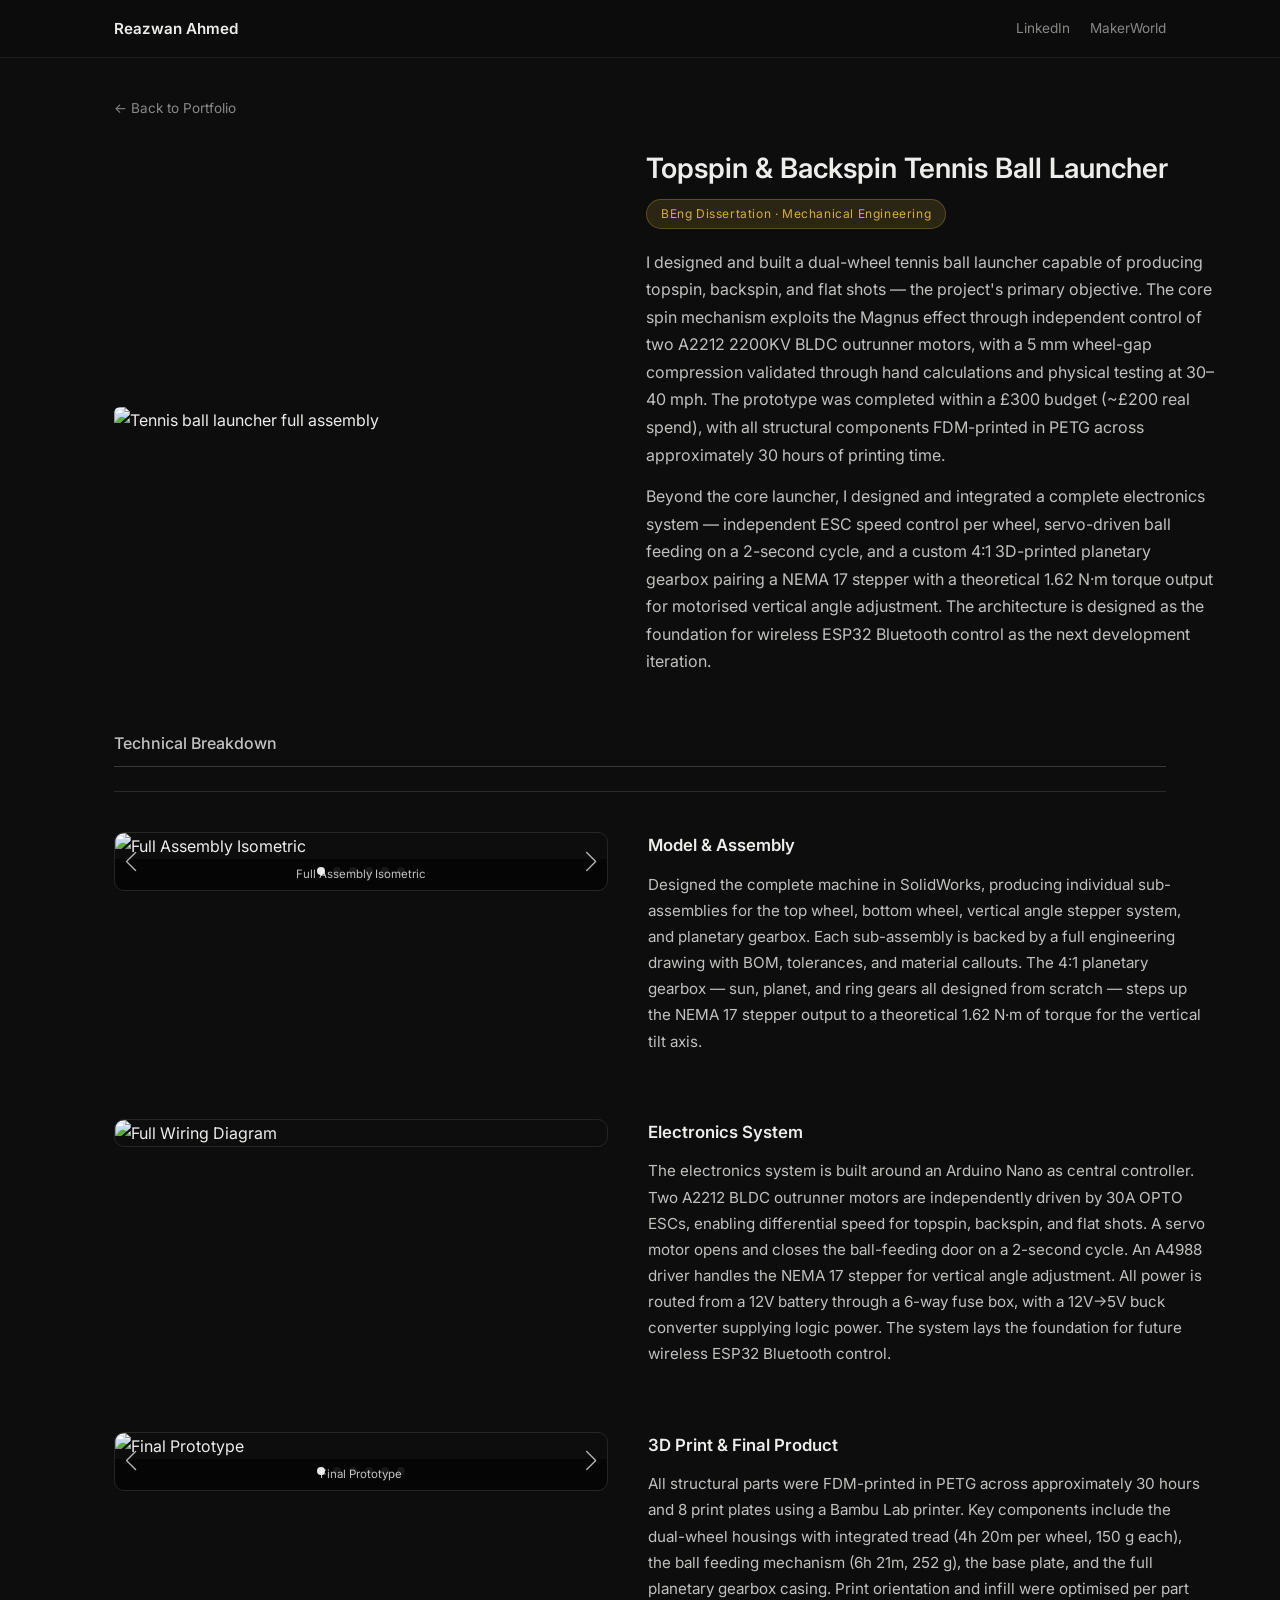
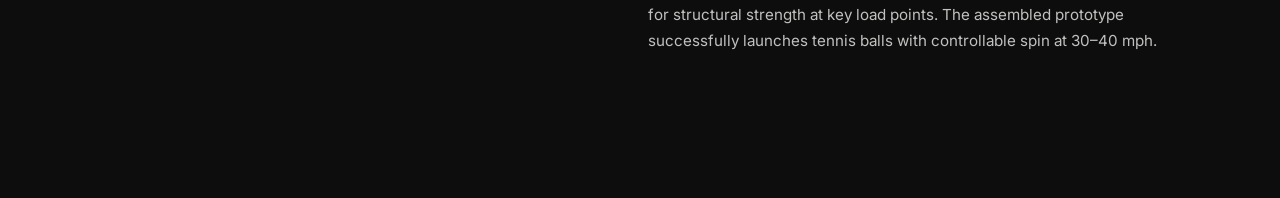
==== index.html @ 5b59ee15 "Add files via upload" ====
<!DOCTYPE html>
<html lang="en">
<head>
  <meta charset="UTF-8">
  <meta name="viewport" content="width=device-width, initial-scale=1.0">
  <title>Tennis Ball Launcher — Reazwan Ahmed</title>
  <link rel="stylesheet" href="https://cdn.jsdelivr.net/npm/swiper@11/swiper-bundle.min.css">
  <link rel="stylesheet" href="../style.css">
  <style>
    :root { --accent: #d4af37; }
    .proj-tag { background: rgba(212,175,55,0.15); color: var(--accent); border: 1px solid rgba(212,175,55,0.3); }
    .img-card:hover { border-color: rgba(212,175,55,0.45); box-shadow: 0 6px 28px rgba(212,175,55,0.14); }
    .tech-divider { font-size: 16px; color: rgba(255,255,255,0.75); letter-spacing: 0; text-transform: none; opacity: 1; font-weight: 500; }
  </style>
</head>
<body>

<header class="site-header">
  <div class="header-inner">
    <a href="../" class="site-name">Reazwan Ahmed</a>
    <nav class="header-nav">
      <a href="https://www.linkedin.com/in/reazwan-ahmed-b63a71216/" target="_blank" rel="noopener">LinkedIn</a>
      <a href="https://makerworld.com/en/@ShadowLord" target="_blank" rel="noopener">MakerWorld</a>
    </nav>
  </div>
</header>

<div class="page-wrap">

  <a href="../" class="back-link">&#8592; Back to Portfolio</a>

  <!-- Hero -->
  <div class="proj-hero" style="grid-template-columns: 46% 54%;">
    <div>
      <img src="https://myportfolioreazwan.com/wp-content/uploads/2026/05/screenshot-2026-04-20-004345-9.png"
           alt="Tennis ball launcher full assembly"
           style="width:100%; border-radius:6px;">
    </div>
    <div>
      <h1>Topspin &amp; Backspin Tennis Ball Launcher</h1>
      <span class="proj-tag">BEng Dissertation &middot; Mechanical Engineering</span>
      <p>I designed and built a dual-wheel tennis ball launcher capable of producing topspin, backspin, and flat shots — the project's primary objective. The core spin mechanism exploits the Magnus effect through independent control of two A2212 2200KV BLDC outrunner motors, with a 5&nbsp;mm wheel-gap compression validated through hand calculations and physical testing at 30–40&nbsp;mph. The prototype was completed within a £300 budget (~£200 real spend), with all structural components FDM-printed in PETG across approximately 30 hours of printing time.</p>
      <p>Beyond the core launcher, I designed and integrated a complete electronics system — independent ESC speed control per wheel, servo-driven ball feeding on a 2-second cycle, and a custom 4:1 3D-printed planetary gearbox pairing a NEMA 17 stepper with a theoretical 1.62&nbsp;N·m torque output for motorised vertical angle adjustment. The architecture is designed as the foundation for wireless ESP32 Bluetooth control as the next development iteration.</p>
    </div>
  </div>

  <p class="tech-divider">Technical Breakdown</p>
  <hr style="border:none; border-top:1px solid rgba(255,255,255,0.12); margin-bottom:2.5rem;">

  <!-- Model & Assembly -->
  <div class="row-2col" style="grid-template-columns: 47% 53%;">
    <div class="img-card">
      <div class="swiper" id="sw-model">
        <div class="swiper-wrapper">
          <div class="swiper-slide"><figure><img src="https://myportfolioreazwan.com/wp-content/uploads/2026/05/screenshot-2026-04-20-004345-9.png" alt="Full Assembly Isometric"><figcaption>Full Assembly Isometric</figcaption></figure></div>
          <div class="swiper-slide"><figure><img src="https://myportfolioreazwan.com/wp-content/uploads/2026/05/screenshot-2026-04-20-064441-7.png" alt="Internal Mechanism Drawing"><figcaption>Internal Mechanism Drawing</figcaption></figure></div>
          <div class="swiper-slide"><figure><img src="https://myportfolioreazwan.com/wp-content/uploads/2026/05/screenshot-2026-04-20-064458-6.png" alt="Top Wheel Sub-Assembly"><figcaption>Top Wheel Sub-Assembly</figcaption></figure></div>
          <div class="swiper-slide"><figure><img src="https://myportfolioreazwan.com/wp-content/uploads/2026/05/screenshot-2026-04-21-025259.png" alt="4:1 Gear Reduction Drawing"><figcaption>4:1 Gear Reduction Drawing</figcaption></figure></div>
          <div class="swiper-slide"><figure><img src="https://myportfolioreazwan.com/wp-content/uploads/2026/05/screenshot-2026-04-20-064509-4.png" alt="Bottom Wheel Sub-Assembly"><figcaption>Bottom Wheel Sub-Assembly</figcaption></figure></div>
          <div class="swiper-slide"><figure><img src="https://myportfolioreazwan.com/wp-content/uploads/2026/05/screenshot-2026-04-21-025159.png" alt="Ball Feeding Mechanism"><figcaption>Ball Feeding Mechanism</figcaption></figure></div>
        </div>
        <div class="swiper-pagination"></div>
        <div class="swiper-button-prev"></div>
        <div class="swiper-button-next"></div>
      </div>
    </div>
    <div>
      <h3>Model &amp; Assembly</h3>
      <p>Designed the complete machine in SolidWorks, producing individual sub-assemblies for the top wheel, bottom wheel, vertical angle stepper system, and planetary gearbox. Each sub-assembly is backed by a full engineering drawing with BOM, tolerances, and material callouts. The 4:1 planetary gearbox — sun, planet, and ring gears all designed from scratch — steps up the NEMA 17 stepper output to a theoretical 1.62&nbsp;N·m of torque for the vertical tilt axis.</p>
    </div>
  </div>

  <!-- Electronics System -->
  <div class="row-2col" style="grid-template-columns: 47% 53%;">
    <div class="img-card" style="overflow:hidden; border-radius:10px;">
      <img src="https://myportfolioreazwan.com/wp-content/uploads/2026/05/screenshot-2026-04-21-054418.png" alt="Full Wiring Diagram" style="width:100%; display:block;">
    </div>
    <div>
      <h3>Electronics System</h3>
      <p>The electronics system is built around an Arduino Nano as central controller. Two A2212 BLDC outrunner motors are independently driven by 30A OPTO ESCs, enabling differential speed for topspin, backspin, and flat shots. A servo motor opens and closes the ball-feeding door on a 2-second cycle. An A4988 driver handles the NEMA 17 stepper for vertical angle adjustment. All power is routed from a 12V battery through a 6-way fuse box, with a 12V→5V buck converter supplying logic power. The system lays the foundation for future wireless ESP32 Bluetooth control.</p>
    </div>
  </div>

  <!-- 3D Print & Final Product -->
  <div class="row-2col" style="grid-template-columns: 47% 53%;">
    <div class="img-card">
      <div class="swiper" id="sw-print">
        <div class="swiper-wrapper">
          <div class="swiper-slide"><figure><img src="https://myportfolioreazwan.com/wp-content/uploads/2026/05/screenshot-2026-04-21-195416.png" alt="Final Prototype"><figcaption>Final Prototype</figcaption></figure></div>
          <div class="swiper-slide"><figure><img src="https://myportfolioreazwan.com/wp-content/uploads/2026/09/20260420_222430322_iOS-768x1024.jpg" alt="Prototype photo"></figure></div>
          <div class="swiper-slide"><figure><img src="https://myportfolioreazwan.com/wp-content/uploads/2026/05/screenshot-2026-04-21-194522-1.png" alt="Printed Components"><figcaption>Printed Components (Wheel and 4:1 Gearbox)</figcaption></figure></div>
          <div class="swiper-slide"><figure><img src="https://myportfolioreazwan.com/wp-content/uploads/2026/05/screenshot-2026-04-21-185827.png" alt="Slicer: Wheel"><figcaption>Slicer: Wheel (4h 20m)</figcaption></figure></div>
          <div class="swiper-slide"><figure><img src="https://myportfolioreazwan.com/wp-content/uploads/2026/05/screenshot-2026-04-21-185919.png" alt="Slicer: Ball Feeding Mechanism"><figcaption>Slicer: Ball Feeding Mechanism + Frame Sections (6h 21m)</figcaption></figure></div>
          <div class="swiper-slide"><figure><img src="https://myportfolioreazwan.com/wp-content/uploads/2026/05/screenshot-2026-04-21-190301.png" alt="Slicer: 9 Part Grid Layout"><figcaption>Slicer: 9 Part Grid Layout (1d 6h 50m)</figcaption></figure></div>
        </div>
        <div class="swiper-pagination"></div>
        <div class="swiper-button-prev"></div>
        <div class="swiper-button-next"></div>
      </div>
    </div>
    <div>
      <h3>3D Print &amp; Final Product</h3>
      <p>All structural parts were FDM-printed in PETG across approximately 30 hours and 8 print plates using a Bambu Lab printer. Key components include the dual-wheel housings with integrated tread (4h 20m per wheel, 150&nbsp;g each), the ball feeding mechanism (6h 21m, 252&nbsp;g), the base plate, and the full planetary gearbox casing. Print orientation and infill were optimised per part for structural strength at key load points. The assembled prototype successfully launches tennis balls with controllable spin at 30–40&nbsp;mph.</p>
    </div>
  </div>

</div>

<script src="https://cdn.jsdelivr.net/npm/swiper@11/swiper-bundle.min.js"></script>
<script>
  const cfg = {
    loop: true,
    navigation: { nextEl: '.swiper-button-next', prevEl: '.swiper-button-prev' },
    pagination: { el: '.swiper-pagination', clickable: true },
  };
  new Swiper('#sw-model', cfg);
  new Swiper('#sw-print', cfg);
</script>

</body>
</html>
---- style.css ----
@import url('https://fonts.googleapis.com/css2?family=Inter:wght@300;400;500;600;700&display=swap');

*, *::before, *::after { box-sizing: border-box; margin: 0; padding: 0; }
img { max-width: 100%; display: block; }
a { color: inherit; text-decoration: none; }
button { font-family: inherit; cursor: pointer; }

:root {
  --bg: #0d0d0d;
  --surface: rgba(255,255,255,0.04);
  --border: rgba(255,255,255,0.08);
  --border-h: rgba(255,255,255,0.22);
  --text: #ededeb;
  --muted: rgba(237,237,235,0.55);
  --max-w: 1100px;
  --px: 24px;
}

html { scroll-behavior: smooth; }

body {
  background: var(--bg);
  color: var(--text);
  font-family: 'Inter', -apple-system, BlinkMacSystemFont, 'Segoe UI', sans-serif;
  font-size: 16px;
  line-height: 1.65;
  -webkit-font-smoothing: antialiased;
}

/* ─── HEADER ─── */
.site-header {
  position: sticky;
  top: 0;
  z-index: 100;
  background: rgba(13,13,13,0.88);
  backdrop-filter: blur(12px);
  -webkit-backdrop-filter: blur(12px);
  border-bottom: 1px solid var(--border);
}

.header-inner {
  max-width: var(--max-w);
  margin: 0 auto;
  padding: 16px var(--px);
  display: flex;
  align-items: center;
  justify-content: space-between;
}

.site-name { font-weight: 600; font-size: 0.95rem; }

.header-nav { display: flex; gap: 20px; }
.header-nav a {
  font-size: 0.85rem;
  color: var(--muted);
  transition: color 0.15s;
}
.header-nav a:hover { color: var(--text); }

/* ─── HERO ─── */
.hero {
  max-width: var(--max-w);
  margin: 0 auto;
  padding: 64px var(--px) 48px;
  display: grid;
  grid-template-columns: 40% 1fr;
  gap: 52px;
  align-items: center;
}

.hero-photo img {
  width: 100%;
  border-radius: 8px;
}

.hero-bio h1 {
  font-size: 2rem;
  font-weight: 400;
  line-height: 1.2;
  margin-bottom: 20px;
}

.hero-bio h1 strong { font-weight: 700; }

.hero-bio p {
  font-size: 0.95rem;
  line-height: 1.72;
  color: rgba(237,237,235,0.78);
  margin-bottom: 14px;
}

.hero-links {
  display: flex;
  gap: 10px;
  margin: 24px 0 14px;
}

.hero-links a {
  font-size: 0.85rem;
  border: 1px solid var(--border);
  border-radius: 6px;
  padding: 6px 16px;
  color: var(--muted);
  transition: all 0.15s;
}
.hero-links a:hover { color: var(--text); border-color: var(--border-h); }

.cv-btn {
  display: inline-block;
  background: var(--surface);
  border: 1px solid var(--border);
  border-radius: 8px;
  padding: 10px 20px;
  font-size: 0.875rem;
  font-weight: 500;
  transition: all 0.15s;
}
.cv-btn:hover { background: rgba(255,255,255,0.08); border-color: var(--border-h); }

/* ─── SECTION SHARED ─── */
.section-wrap {
  max-width: var(--max-w);
  margin: 0 auto;
  padding: 0 var(--px) 64px;
}

.section-h2 {
  font-size: 1.35rem;
  font-weight: 600;
  margin-bottom: 32px;
}

/* ─── PORTFOLIO GRID ─── */
.projects-grid {
  display: grid;
  grid-template-columns: repeat(2, 1fr);
  gap: 18px;
}

.project-card {
  background: var(--surface);
  border: 1px solid var(--border);
  border-radius: 10px;
  overflow: hidden;
  display: block;
  transition: border-color 0.2s, box-shadow 0.2s, transform 0.2s;
}

a.project-card:hover {
  border-color: var(--border-h);
  box-shadow: 0 12px 40px rgba(0,0,0,0.65);
  transform: translateY(-3px);
}

.card-img {
  width: 100%;
  overflow: hidden;
  background: rgba(255,255,255,0.02);
  aspect-ratio: 16 / 9;
}
.card-img img { width: 100%; height: 100%; object-fit: cover; }

.project-card h3 { font-size: 0.95rem; font-weight: 600; padding: 14px 16px 8px; }
.project-card p { font-size: 0.85rem; line-height: 1.65; color: var(--muted); padding: 0 16px 16px; }

/* ─── CERT CAROUSEL ─── */
.cert-wrap {
  position: relative;
  max-width: 680px;
  margin: 0 auto;
}

.cert-track-outer { overflow: hidden; border-radius: 8px; }
.cert-track {
  display: flex;
  transition: transform 0.35s ease;
}
.cert-slide { min-width: 100%; text-align: center; }
.cert-slide img { width: 100%; border-radius: 8px; }
.cert-caption { font-size: 0.78rem; color: var(--muted); margin-top: 8px; font-style: italic; }

.cert-btn {
  position: absolute;
  top: 50%;
  transform: translateY(-50%);
  background: rgba(255,255,255,0.07);
  border: 1px solid var(--border);
  color: var(--text);
  border-radius: 50%;
  width: 38px;
  height: 38px;
  display: flex;
  align-items: center;
  justify-content: center;
  font-size: 1rem;
  transition: background 0.15s;
}
.cert-btn:hover { background: rgba(255,255,255,0.14); }
.cert-prev { left: -52px; }
.cert-next { right: -52px; }

/* ─── EXPERTISE ─── */
.expertise-grid {
  display: grid;
  grid-template-columns: repeat(3, 1fr);
  gap: 36px;
}

.expertise-item img {
  width: 100%;
  border-radius: 8px;
  margin-bottom: 16px;
}

.expertise-item h3 { font-size: 1.05rem; font-weight: 600; margin-bottom: 10px; }
.expertise-item p { font-size: 0.875rem; line-height: 1.72; color: var(--muted); }

/* ─── CONTACT ─── */
.contact-form { max-width: 520px; }
.form-group { margin-bottom: 16px; }
.form-group label { display: block; font-size: 0.85rem; color: var(--muted); margin-bottom: 6px; }
.form-group .req { color: rgba(255,120,120,0.8); }

.form-group input,
.form-group textarea {
  width: 100%;
  background: var(--surface);
  border: 1px solid var(--border);
  border-radius: 6px;
  color: var(--text);
  font-family: inherit;
  font-size: 0.9rem;
  padding: 10px 14px;
  outline: none;
  transition: border-color 0.15s;
}
.form-group input:focus,
.form-group textarea:focus { border-color: var(--border-h); }
.form-group textarea { resize: vertical; min-height: 120px; }

.contact-form button[type="submit"] {
  background: var(--surface);
  border: 1px solid var(--border);
  border-radius: 6px;
  color: var(--text);
  font-size: 0.9rem;
  font-weight: 500;
  padding: 10px 28px;
  margin-top: 4px;
  transition: all 0.15s;
}
.contact-form button[type="submit"]:hover {
  background: rgba(255,255,255,0.1);
  border-color: var(--border-h);
}

/* ─── PROJECT PAGES ─── */
.page-wrap {
  max-width: var(--max-w);
  margin: 0 auto;
  padding: 36px var(--px) 80px;
}

.back-link {
  display: inline-block;
  font-size: 0.85rem;
  color: var(--muted);
  margin-bottom: 32px;
  transition: color 0.15s;
}
.back-link:hover { color: var(--text); }

.proj-hero {
  display: grid;
  gap: 48px;
  align-items: center;
  padding-bottom: 40px;
}

.proj-hero h1 {
  font-size: 1.75rem;
  font-weight: 600;
  line-height: 1.2;
  margin-bottom: 14px;
}

.proj-hero p {
  font-size: 1rem;
  line-height: 1.72;
  color: rgba(237,237,235,0.8);
  margin-bottom: 14px;
}

.proj-tag {
  display: inline-block;
  border-radius: 20px;
  padding: 4px 14px;
  font-size: 0.75rem;
  letter-spacing: 0.05em;
  margin-bottom: 20px;
}

.section-lbl {
  font-size: 0.7rem;
  letter-spacing: 0.12em;
  opacity: 0.4;
  font-weight: 500;
  border-bottom: 1px solid rgba(255,255,255,0.07);
  padding-bottom: 0.75rem;
  margin-bottom: 1.5rem;
}

.tech-divider {
  font-size: 0.75rem;
  letter-spacing: 0.1em;
  text-transform: uppercase;
  color: var(--muted);
  border-bottom: 1px solid rgba(255,255,255,0.18);
  padding-bottom: 10px;
  margin: 0 0 24px;
}

/* Two-column section rows */
.row-2col {
  display: grid;
  gap: 40px;
  align-items: start;
  padding-bottom: 52px;
}

.row-2col h3 { font-size: 1.05rem; font-weight: 600; margin-bottom: 12px; }
.row-2col p { font-size: 0.95rem; line-height: 1.72; color: rgba(237,237,235,0.8); margin-bottom: 12px; }
.row-2col p.sm { font-size: 0.875rem; }

/* Image card frame */
.img-card {
  border: 1px solid rgba(255,255,255,0.1);
  border-radius: 10px;
  overflow: hidden;
  transition: border-color 0.25s, box-shadow 0.25s;
}

/* CFD Metrics row */
.metrics-row {
  display: grid;
  grid-template-columns: repeat(4,1fr);
  gap: 12px;
  margin-bottom: 36px;
}
.metric-card {
  background: var(--surface);
  border: 1px solid rgba(255,255,255,0.07);
  border-radius: 8px;
  padding: 16px 12px;
  text-align: center;
}
.metric-val { font-size: 1rem; font-weight: 600; margin-bottom: 5px; line-height: 1.2; }
.metric-lbl { font-size: 0.65rem; opacity: 0.45; line-height: 1.45; }

/* Three-column tech cards (CFD) */
.tech-cards-3 {
  display: grid;
  grid-template-columns: repeat(3,1fr);
  gap: 16px;
}
.tech-card {
  background: var(--surface);
  border: 1px solid var(--border);
  border-radius: 10px;
  overflow: hidden;
  transition: border-color 0.2s, box-shadow 0.2s, transform 0.2s;
  cursor: default;
}
.tech-card h3 { font-size: 15px; font-weight: 600; padding: 16px 16px 0; margin-bottom: 8px; }
.tech-card p { padding: 0 16px 16px; font-size: 13px; line-height: 1.72; color: var(--muted); }

/* Die cast card */
.dc-card {
  background: var(--surface);
  border: 1px solid var(--border);
  border-radius: 10px;
  padding: 28px;
  margin-top: 36px;
  transition: border-color 0.2s, box-shadow 0.2s;
}
.dc-card:hover { border-color: var(--border-h); box-shadow: 0 12px 40px rgba(0,0,0,0.65); }
.dc-card h3 { font-size: 1.05rem; font-weight: 600; margin-bottom: 16px; }
.dc-note {
  border-left: 2px solid;
  padding-left: 12px;
  font-size: 13px;
  line-height: 1.6;
  opacity: 0.7;
  margin-bottom: 24px;
}
.dc-inner { display: grid; grid-template-columns: 1fr 1fr; gap: 40px; align-items: start; }
.dc-gallery { display: grid; grid-template-columns: 1fr 1fr; gap: 8px; }
.dc-gallery img { width: 100%; border-radius: 6px; }
.dc-text p { font-size: 1rem; line-height: 1.72; color: rgba(237,237,235,0.8); margin-bottom: 14px; }

/* Brief card */
.brief-section { padding: 32px 0 40px; }
.brief-lbl {
  font-size: 0.75rem;
  letter-spacing: 0.1em;
  text-transform: uppercase;
  color: var(--muted);
  border-bottom: 1px solid rgba(255,255,255,0.18);
  padding-bottom: 10px;
  margin-bottom: 16px;
}
.brief-card {
  display: flex;
  gap: 14px;
  align-items: center;
  background: var(--surface);
  border: 1px solid var(--border);
  border-radius: 10px;
  padding: 18px 20px;
}
.brief-icon {
  width: 36px; height: 36px;
  border-radius: 6px;
  display: flex;
  align-items: center;
  justify-content: center;
  flex-shrink: 0;
}
.brief-meta { font-size: 11px; margin-bottom: 3px; }
.brief-title { font-size: 14px; font-weight: 600; }
.brief-sub { font-size: 12px; opacity: 0.55; margin-top: 2px; }

/* Swiper customisation */
.swiper { border-radius: 0; }
.swiper-slide img { width: 100%; display: block; }
.swiper-slide figcaption {
  background: rgba(0,0,0,0.55);
  color: rgba(255,255,255,0.75);
  font-size: 0.72rem;
  padding: 6px 10px;
  text-align: center;
}
.swiper-button-prev,
.swiper-button-next { --swiper-navigation-size: 20px; color: rgba(255,255,255,0.7) !important; }
.swiper-pagination-bullet { background: rgba(255,255,255,0.4) !important; }
.swiper-pagination-bullet-active { background: rgba(255,255,255,0.9) !important; }

/* ─── RESPONSIVE ─── */
@media (max-width: 860px) {
  .hero { grid-template-columns: 1fr; gap: 32px; padding: 40px var(--px); }
  .hero-photo { max-width: 260px; margin: 0 auto; }
  .projects-grid { grid-template-columns: 1fr; }
  .expertise-grid { grid-template-columns: 1fr; gap: 40px; }
  .cert-prev { left: 0; }
  .cert-next { right: 0; }
  .proj-hero { grid-template-columns: 1fr !important; }
  .row-2col { grid-template-columns: 1fr !important; }
  .tech-cards-3 { grid-template-columns: 1fr; }
  .metrics-row { grid-template-columns: repeat(2, 1fr); }
  .dc-inner { grid-template-columns: 1fr; }
}

@media (max-width: 520px) {
  .cert-btn { display: none; }
  .cert-wrap { padding-bottom: 24px; }
}
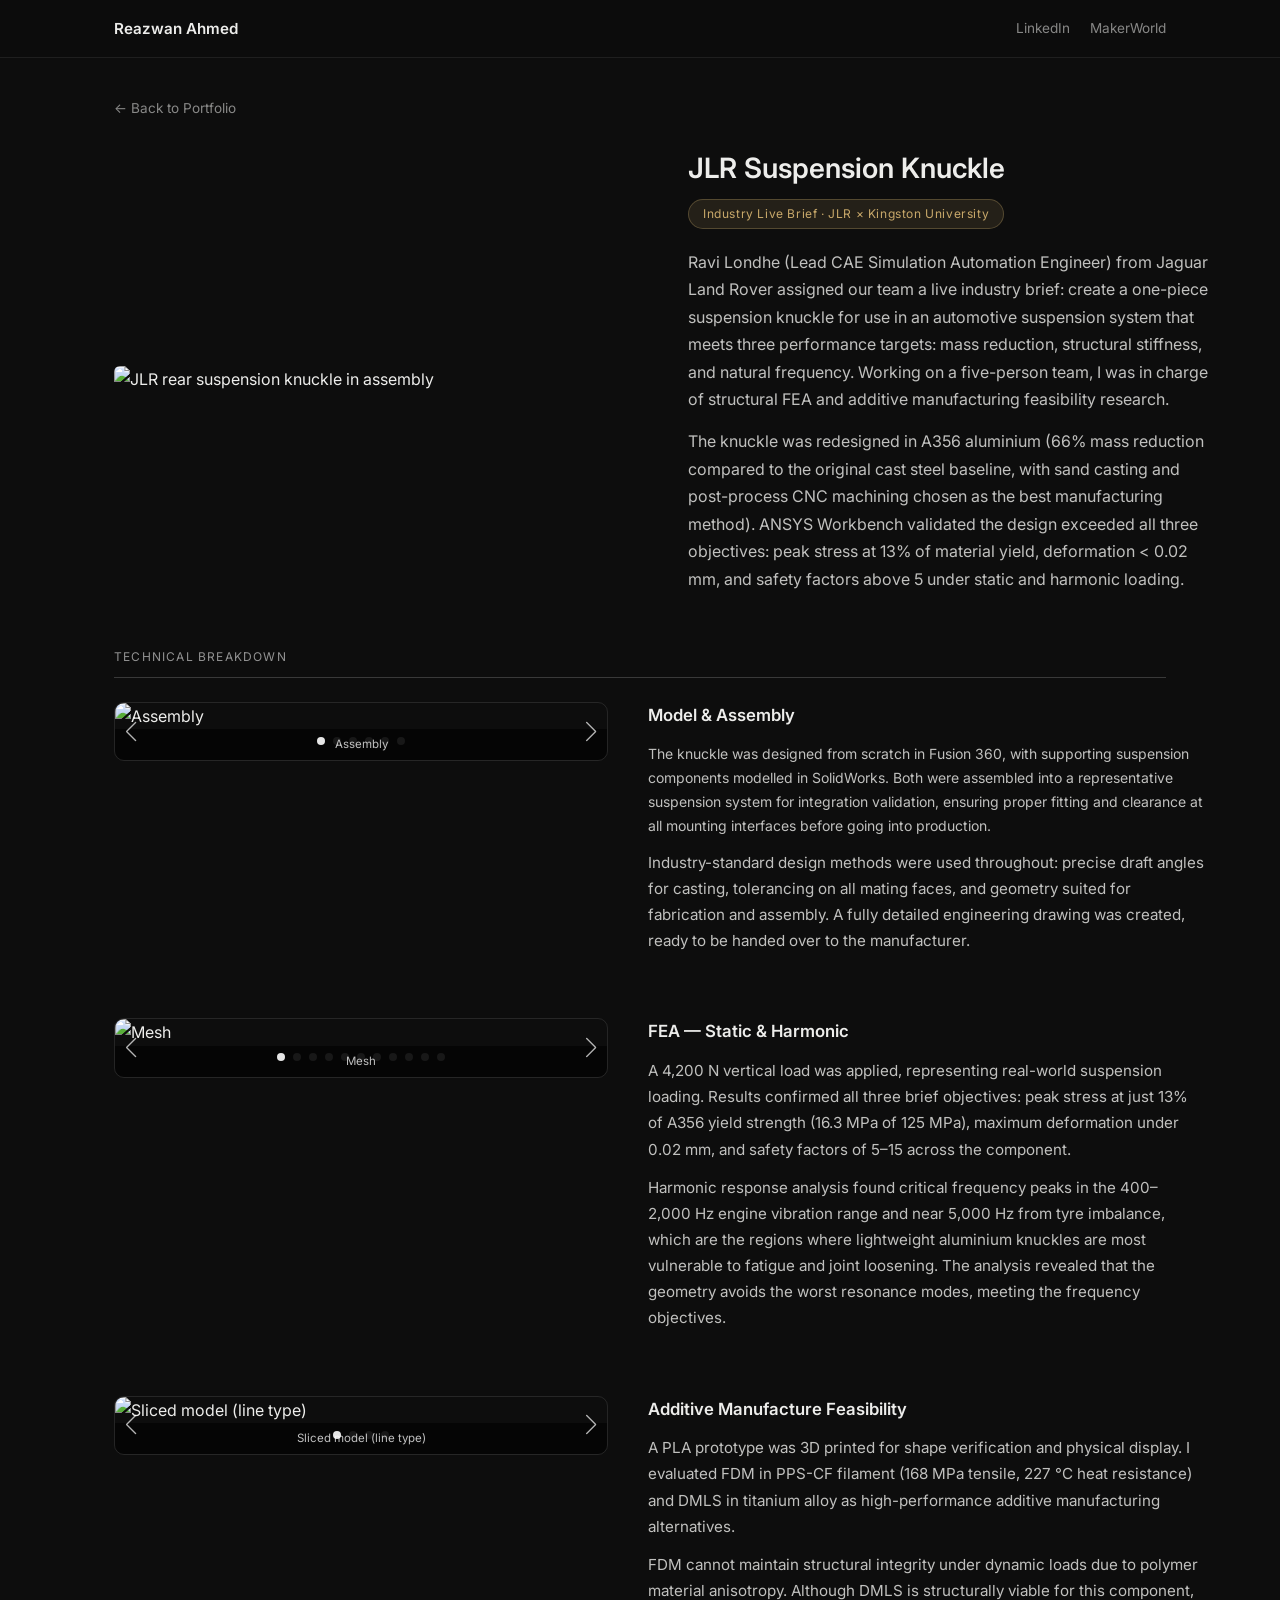
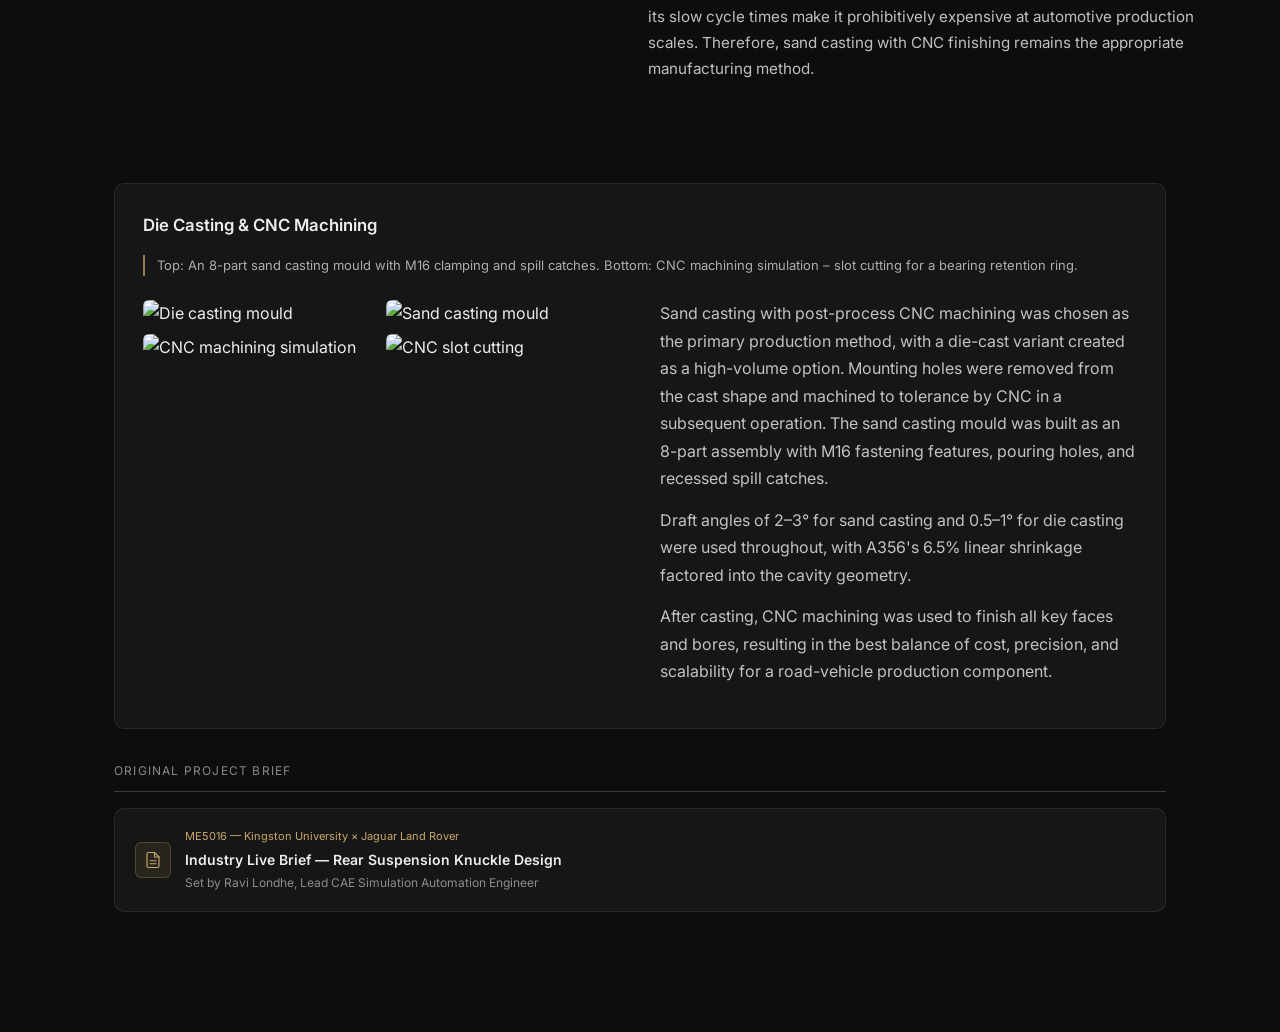
==== commit 85d8151e: "Add files via upload" ====
--- a/index.html
+++ b/index.html
@@ -3,14 +3,17 @@
 <head>
   <meta charset="UTF-8">
   <meta name="viewport" content="width=device-width, initial-scale=1.0">
-  <title>Tennis Ball Launcher — Reazwan Ahmed</title>
+  <title>Steering Knuckle Design — Reazwan Ahmed</title>
   <link rel="stylesheet" href="https://cdn.jsdelivr.net/npm/swiper@11/swiper-bundle.min.css">
   <link rel="stylesheet" href="../style.css">
   <style>
-    :root { --accent: #d4af37; }
-    .proj-tag { background: rgba(212,175,55,0.15); color: var(--accent); border: 1px solid rgba(212,175,55,0.3); }
-    .img-card:hover { border-color: rgba(212,175,55,0.45); box-shadow: 0 6px 28px rgba(212,175,55,0.14); }
-    .tech-divider { font-size: 16px; color: rgba(255,255,255,0.75); letter-spacing: 0; text-transform: none; opacity: 1; font-weight: 500; }
+    :root { --accent: #c8a86a; }
+    .proj-tag { background: rgba(200,168,106,0.12); color: var(--accent); border: 1px solid rgba(200,168,106,0.3); }
+    .img-card:hover { border-color: rgba(200,168,106,0.4); box-shadow: 0 6px 28px rgba(200,168,106,0.15); }
+    .tech-divider { color: var(--accent); opacity: 1; letter-spacing: 0.1em; text-transform: uppercase; color: rgba(255,255,255,0.55); }
+    .dc-note { border-left-color: var(--accent); }
+    .brief-meta { color: var(--accent); }
+    .brief-icon { background: rgba(200,168,106,0.1); border: 1px solid rgba(200,168,106,0.25); }
   </style>
 </head>
 <body>
@@ -30,34 +33,33 @@
   <a href="../" class="back-link">&#8592; Back to Portfolio</a>
 
   <!-- Hero -->
-  <div class="proj-hero" style="grid-template-columns: 46% 54%;">
+  <div class="proj-hero" style="grid-template-columns: 50% 50%;">
     <div>
-      <img src="https://myportfolioreazwan.com/wp-content/uploads/2026/05/screenshot-2026-04-20-004345-9.png"
-           alt="Tennis ball launcher full assembly"
+      <img src="https://myportfolioreazwan.com/wp-content/uploads/2025/04/image-1.png"
+           alt="JLR rear suspension knuckle in assembly"
            style="width:100%; border-radius:6px;">
     </div>
     <div>
-      <h1>Topspin &amp; Backspin Tennis Ball Launcher</h1>
-      <span class="proj-tag">BEng Dissertation &middot; Mechanical Engineering</span>
-      <p>I designed and built a dual-wheel tennis ball launcher capable of producing topspin, backspin, and flat shots — the project's primary objective. The core spin mechanism exploits the Magnus effect through independent control of two A2212 2200KV BLDC outrunner motors, with a 5&nbsp;mm wheel-gap compression validated through hand calculations and physical testing at 30–40&nbsp;mph. The prototype was completed within a £300 budget (~£200 real spend), with all structural components FDM-printed in PETG across approximately 30 hours of printing time.</p>
-      <p>Beyond the core launcher, I designed and integrated a complete electronics system — independent ESC speed control per wheel, servo-driven ball feeding on a 2-second cycle, and a custom 4:1 3D-printed planetary gearbox pairing a NEMA 17 stepper with a theoretical 1.62&nbsp;N·m torque output for motorised vertical angle adjustment. The architecture is designed as the foundation for wireless ESP32 Bluetooth control as the next development iteration.</p>
+      <h1>JLR Suspension Knuckle</h1>
+      <span class="proj-tag">Industry Live Brief &middot; JLR &times; Kingston University</span>
+      <p>Ravi Londhe (Lead CAE Simulation Automation Engineer) from Jaguar Land Rover assigned our team a live industry brief: create a one-piece suspension knuckle for use in an automotive suspension system that meets three performance targets: mass reduction, structural stiffness, and natural frequency. Working on a five-person team, I was in charge of structural FEA and additive manufacturing feasibility research.</p>
+      <p>The knuckle was redesigned in A356 aluminium (66% mass reduction compared to the original cast steel baseline, with sand casting and post-process CNC machining chosen as the best manufacturing method). ANSYS Workbench validated the design exceeded all three objectives: peak stress at 13% of material yield, deformation &lt; 0.02 mm, and safety factors above 5 under static and harmonic loading.</p>
     </div>
   </div>
 
   <p class="tech-divider">Technical Breakdown</p>
-  <hr style="border:none; border-top:1px solid rgba(255,255,255,0.12); margin-bottom:2.5rem;">
 
   <!-- Model & Assembly -->
   <div class="row-2col" style="grid-template-columns: 47% 53%;">
     <div class="img-card">
       <div class="swiper" id="sw-model">
         <div class="swiper-wrapper">
-          <div class="swiper-slide"><figure><img src="https://myportfolioreazwan.com/wp-content/uploads/2026/05/screenshot-2026-04-20-004345-9.png" alt="Full Assembly Isometric"><figcaption>Full Assembly Isometric</figcaption></figure></div>
-          <div class="swiper-slide"><figure><img src="https://myportfolioreazwan.com/wp-content/uploads/2026/05/screenshot-2026-04-20-064441-7.png" alt="Internal Mechanism Drawing"><figcaption>Internal Mechanism Drawing</figcaption></figure></div>
-          <div class="swiper-slide"><figure><img src="https://myportfolioreazwan.com/wp-content/uploads/2026/05/screenshot-2026-04-20-064458-6.png" alt="Top Wheel Sub-Assembly"><figcaption>Top Wheel Sub-Assembly</figcaption></figure></div>
-          <div class="swiper-slide"><figure><img src="https://myportfolioreazwan.com/wp-content/uploads/2026/05/screenshot-2026-04-21-025259.png" alt="4:1 Gear Reduction Drawing"><figcaption>4:1 Gear Reduction Drawing</figcaption></figure></div>
-          <div class="swiper-slide"><figure><img src="https://myportfolioreazwan.com/wp-content/uploads/2026/05/screenshot-2026-04-20-064509-4.png" alt="Bottom Wheel Sub-Assembly"><figcaption>Bottom Wheel Sub-Assembly</figcaption></figure></div>
-          <div class="swiper-slide"><figure><img src="https://myportfolioreazwan.com/wp-content/uploads/2026/05/screenshot-2026-04-21-025159.png" alt="Ball Feeding Mechanism"><figcaption>Ball Feeding Mechanism</figcaption></figure></div>
+          <div class="swiper-slide"><figure><img src="https://myportfolioreazwan.com/wp-content/uploads/2025/04/picture4-1.png" alt="Assembly"><figcaption>Assembly</figcaption></figure></div>
+          <div class="swiper-slide"><figure><img src="https://myportfolioreazwan.com/wp-content/uploads/2025/04/picture5-1.png" alt="Assembly"><figcaption>Assembly</figcaption></figure></div>
+          <div class="swiper-slide"><figure><img src="https://myportfolioreazwan.com/wp-content/uploads/2025/04/picture6-1.png" alt="Assembly"><figcaption>Assembly</figcaption></figure></div>
+          <div class="swiper-slide"><figure><img src="https://myportfolioreazwan.com/wp-content/uploads/2025/04/picture2.png" alt="3D Model"><figcaption>3D Model</figcaption></figure></div>
+          <div class="swiper-slide"><figure><img src="https://myportfolioreazwan.com/wp-content/uploads/2025/04/picture3-1.png" alt="3D Model"><figcaption>3D Model</figcaption></figure></div>
+          <div class="swiper-slide"><figure><img src="https://myportfolioreazwan.com/wp-content/uploads/2026/05/part-drawing.png" alt="Engineering Drawing"><figcaption>Engineering Drawing</figcaption></figure></div>
         </div>
         <div class="swiper-pagination"></div>
         <div class="swiper-button-prev"></div>
@@ -66,32 +68,27 @@
     </div>
     <div>
       <h3>Model &amp; Assembly</h3>
-      <p>Designed the complete machine in SolidWorks, producing individual sub-assemblies for the top wheel, bottom wheel, vertical angle stepper system, and planetary gearbox. Each sub-assembly is backed by a full engineering drawing with BOM, tolerances, and material callouts. The 4:1 planetary gearbox — sun, planet, and ring gears all designed from scratch — steps up the NEMA 17 stepper output to a theoretical 1.62&nbsp;N·m of torque for the vertical tilt axis.</p>
+      <p class="sm">The knuckle was designed from scratch in Fusion 360, with supporting suspension components modelled in SolidWorks. Both were assembled into a representative suspension system for integration validation, ensuring proper fitting and clearance at all mounting interfaces before going into production.</p>
+      <p>Industry-standard design methods were used throughout: precise draft angles for casting, tolerancing on all mating faces, and geometry suited for fabrication and assembly. A fully detailed engineering drawing was created, ready to be handed over to the manufacturer.</p>
     </div>
   </div>
 
-  <!-- Electronics System -->
-  <div class="row-2col" style="grid-template-columns: 47% 53%;">
-    <div class="img-card" style="overflow:hidden; border-radius:10px;">
-      <img src="https://myportfolioreazwan.com/wp-content/uploads/2026/05/screenshot-2026-04-21-054418.png" alt="Full Wiring Diagram" style="width:100%; display:block;">
-    </div>
-    <div>
-      <h3>Electronics System</h3>
-      <p>The electronics system is built around an Arduino Nano as central controller. Two A2212 BLDC outrunner motors are independently driven by 30A OPTO ESCs, enabling differential speed for topspin, backspin, and flat shots. A servo motor opens and closes the ball-feeding door on a 2-second cycle. An A4988 driver handles the NEMA 17 stepper for vertical angle adjustment. All power is routed from a 12V battery through a 6-way fuse box, with a 12V→5V buck converter supplying logic power. The system lays the foundation for future wireless ESP32 Bluetooth control.</p>
-    </div>
-  </div>
-
-  <!-- 3D Print & Final Product -->
+  <!-- FEA -->
   <div class="row-2col" style="grid-template-columns: 47% 53%;">
     <div class="img-card">
-      <div class="swiper" id="sw-print">
+      <div class="swiper" id="sw-fea">
         <div class="swiper-wrapper">
-          <div class="swiper-slide"><figure><img src="https://myportfolioreazwan.com/wp-content/uploads/2026/05/screenshot-2026-04-21-195416.png" alt="Final Prototype"><figcaption>Final Prototype</figcaption></figure></div>
-          <div class="swiper-slide"><figure><img src="https://myportfolioreazwan.com/wp-content/uploads/2026/09/20260420_222430322_iOS-768x1024.jpg" alt="Prototype photo"></figure></div>
-          <div class="swiper-slide"><figure><img src="https://myportfolioreazwan.com/wp-content/uploads/2026/05/screenshot-2026-04-21-194522-1.png" alt="Printed Components"><figcaption>Printed Components (Wheel and 4:1 Gearbox)</figcaption></figure></div>
-          <div class="swiper-slide"><figure><img src="https://myportfolioreazwan.com/wp-content/uploads/2026/05/screenshot-2026-04-21-185827.png" alt="Slicer: Wheel"><figcaption>Slicer: Wheel (4h 20m)</figcaption></figure></div>
-          <div class="swiper-slide"><figure><img src="https://myportfolioreazwan.com/wp-content/uploads/2026/05/screenshot-2026-04-21-185919.png" alt="Slicer: Ball Feeding Mechanism"><figcaption>Slicer: Ball Feeding Mechanism + Frame Sections (6h 21m)</figcaption></figure></div>
-          <div class="swiper-slide"><figure><img src="https://myportfolioreazwan.com/wp-content/uploads/2026/05/screenshot-2026-04-21-190301.png" alt="Slicer: 9 Part Grid Layout"><figcaption>Slicer: 9 Part Grid Layout (1d 6h 50m)</figcaption></figure></div>
+          <div class="swiper-slide"><figure><img src="https://myportfolioreazwan.com/wp-content/uploads/2025/04/picture7-1.png" alt="Mesh"><figcaption>Mesh</figcaption></figure></div>
+          <div class="swiper-slide"><figure><img src="https://myportfolioreazwan.com/wp-content/uploads/2025/04/picture9.png" alt="Force / Load"><figcaption>Force / Load</figcaption></figure></div>
+          <div class="swiper-slide"><figure><img src="https://myportfolioreazwan.com/wp-content/uploads/2025/04/equivalent-von-mises-stress1.png" alt="Von Mises stress"><figcaption>Von Mises stress</figcaption></figure></div>
+          <div class="swiper-slide"><figure><img src="https://myportfolioreazwan.com/wp-content/uploads/2025/04/equivalent-von-mises-stress.png" alt="Von Mises stress — critical region"><figcaption>Von Mises stress — critical region</figcaption></figure></div>
+          <div class="swiper-slide"><figure><img src="https://myportfolioreazwan.com/wp-content/uploads/2025/04/picture12.png" alt="Total deformation"><figcaption>Total deformation</figcaption></figure></div>
+          <div class="swiper-slide"><figure><img src="https://myportfolioreazwan.com/wp-content/uploads/2025/04/picture11.png" alt="Total deformation — detail"><figcaption>Total deformation — detail</figcaption></figure></div>
+          <div class="swiper-slide"><figure><img src="https://myportfolioreazwan.com/wp-content/uploads/2025/04/equivalent-von-mises-strain2.png" alt="Normal strain"><figcaption>Normal strain</figcaption></figure></div>
+          <div class="swiper-slide"><figure><img src="https://myportfolioreazwan.com/wp-content/uploads/2025/04/equivalent-von-mises-strain.png" alt="Normal strain — critical region"><figcaption>Normal strain — critical region</figcaption></figure></div>
+          <div class="swiper-slide"><figure><img src="https://myportfolioreazwan.com/wp-content/uploads/2026/05/harnoniuc-rsponse-stress-1.png" alt="Harmonic response — stress"><figcaption>Harmonic response — stress</figcaption></figure></div>
+          <div class="swiper-slide"><figure><img src="https://myportfolioreazwan.com/wp-content/uploads/2026/05/harnoniuc-rsponse-deformation.png" alt="Harmonic response — deformation"><figcaption>Harmonic response — deformation</figcaption></figure></div>
+          <div class="swiper-slide"><figure><img src="https://myportfolioreazwan.com/wp-content/uploads/2026/05/harnoniuc-rsponse-strain.png" alt="Harmonic response — strain"><figcaption>Harmonic response — strain</figcaption></figure></div>
         </div>
         <div class="swiper-pagination"></div>
         <div class="swiper-button-prev"></div>
@@ -99,8 +96,70 @@
       </div>
     </div>
     <div>
-      <h3>3D Print &amp; Final Product</h3>
-      <p>All structural parts were FDM-printed in PETG across approximately 30 hours and 8 print plates using a Bambu Lab printer. Key components include the dual-wheel housings with integrated tread (4h 20m per wheel, 150&nbsp;g each), the ball feeding mechanism (6h 21m, 252&nbsp;g), the base plate, and the full planetary gearbox casing. Print orientation and infill were optimised per part for structural strength at key load points. The assembled prototype successfully launches tennis balls with controllable spin at 30–40&nbsp;mph.</p>
+      <h3>FEA — Static &amp; Harmonic</h3>
+      <p>A 4,200&nbsp;N vertical load was applied, representing real-world suspension loading. Results confirmed all three brief objectives: peak stress at just 13% of A356 yield strength (16.3&nbsp;MPa of 125&nbsp;MPa), maximum deformation under 0.02&nbsp;mm, and safety factors of 5–15 across the component.</p>
+      <p>Harmonic response analysis found critical frequency peaks in the 400–2,000&nbsp;Hz engine vibration range and near 5,000&nbsp;Hz from tyre imbalance, which are the regions where lightweight aluminium knuckles are most vulnerable to fatigue and joint loosening. The analysis revealed that the geometry avoids the worst resonance modes, meeting the frequency objectives.</p>
+    </div>
+  </div>
+
+  <!-- Additive Manufacture -->
+  <div class="row-2col" style="grid-template-columns: 47% 53%;">
+    <div class="img-card">
+      <div class="swiper" id="sw-am">
+        <div class="swiper-wrapper">
+          <div class="swiper-slide"><figure><img src="https://myportfolioreazwan.com/wp-content/uploads/2025/04/3d2.png" alt="Sliced model (line type)"><figcaption>Sliced model (line type)</figcaption></figure></div>
+          <div class="swiper-slide"><figure><img src="https://myportfolioreazwan.com/wp-content/uploads/2026/05/layer-line-400-780.png" alt="Layer 400 of 740"><figcaption>Layer 400 of 740</figcaption></figure></div>
+          <div class="swiper-slide"><figure><img src="https://myportfolioreazwan.com/wp-content/uploads/2025/04/3d1.png" alt="Print orientations"><figcaption>Print orientations</figcaption></figure></div>
+          <div class="swiper-slide"><figure><img src="https://myportfolioreazwan.com/wp-content/uploads/2025/04/picture13.jpg" alt="Printed PLA prototype"><figcaption>Printed PLA prototype</figcaption></figure></div>
+        </div>
+        <div class="swiper-pagination"></div>
+        <div class="swiper-button-prev"></div>
+        <div class="swiper-button-next"></div>
+      </div>
+    </div>
+    <div>
+      <h3>Additive Manufacture Feasibility</h3>
+      <p>A PLA prototype was 3D printed for shape verification and physical display. I evaluated FDM in PPS-CF filament (168&nbsp;MPa tensile, 227&nbsp;°C heat resistance) and DMLS in titanium alloy as high-performance additive manufacturing alternatives.</p>
+      <p>FDM cannot maintain structural integrity under dynamic loads due to polymer material anisotropy. Although DMLS is structurally viable for this component, its slow cycle times make it prohibitively expensive at automotive production scales. Therefore, sand casting with CNC finishing remains the appropriate manufacturing method.</p>
+    </div>
+  </div>
+
+  <!-- Die Casting card -->
+  <div class="dc-card">
+    <h3>Die Casting &amp; CNC Machining</h3>
+    <p class="dc-note">Top: An 8-part sand casting mould with M16 clamping and spill catches. Bottom: CNC machining simulation – slot cutting for a bearing retention ring.</p>
+    <div class="dc-inner">
+      <div class="dc-gallery">
+        <img src="https://myportfolioreazwan.com/wp-content/uploads/2026/05/picture7.jpg" alt="Die casting mould" loading="lazy">
+        <img src="https://myportfolioreazwan.com/wp-content/uploads/2026/05/mouldcastingpicturewithclampig2.png" alt="Sand casting mould" loading="lazy">
+        <img src="https://myportfolioreazwan.com/wp-content/uploads/2026/05/cnc-machine.png" alt="CNC machining simulation" loading="lazy">
+        <img src="https://myportfolioreazwan.com/wp-content/uploads/2026/05/cnc-machine-2-.png" alt="CNC slot cutting" loading="lazy">
+      </div>
+      <div class="dc-text">
+        <p>Sand casting with post-process CNC machining was chosen as the primary production method, with a die-cast variant created as a high-volume option. Mounting holes were removed from the cast shape and machined to tolerance by CNC in a subsequent operation. The sand casting mould was built as an 8-part assembly with M16 fastening features, pouring holes, and recessed spill catches.</p>
+        <p>Draft angles of 2–3° for sand casting and 0.5–1° for die casting were used throughout, with A356's 6.5% linear shrinkage factored into the cavity geometry.</p>
+        <p>After casting, CNC machining was used to finish all key faces and bores, resulting in the best balance of cost, precision, and scalability for a road-vehicle production component.</p>
+      </div>
+    </div>
+  </div>
+
+  <!-- Project brief (no link — contains personal contact details) -->
+  <div class="brief-section">
+    <p class="brief-lbl">Original project brief</p>
+    <div class="brief-card">
+      <div class="brief-icon">
+        <svg width="18" height="18" viewBox="0 0 24 24" fill="none" stroke="#c8a86a" stroke-width="1.5" stroke-linecap="round" stroke-linejoin="round">
+          <path d="M14 2H6a2 2 0 00-2 2v16a2 2 0 002 2h12a2 2 0 002-2V8z"></path>
+          <polyline points="14 2 14 8 20 8"></polyline>
+          <line x1="16" y1="13" x2="8" y2="13"></line>
+          <line x1="16" y1="17" x2="8" y2="17"></line>
+        </svg>
+      </div>
+      <div>
+        <div class="brief-meta">ME5016 — Kingston University &times; Jaguar Land Rover</div>
+        <div class="brief-title">Industry Live Brief — Rear Suspension Knuckle Design</div>
+        <div class="brief-sub">Set by Ravi Londhe, Lead CAE Simulation Automation Engineer</div>
+      </div>
     </div>
   </div>
 
@@ -114,7 +173,8 @@
     pagination: { el: '.swiper-pagination', clickable: true },
   };
   new Swiper('#sw-model', cfg);
-  new Swiper('#sw-print', cfg);
+  new Swiper('#sw-fea', cfg);
+  new Swiper('#sw-am', cfg);
 </script>
 
 </body>
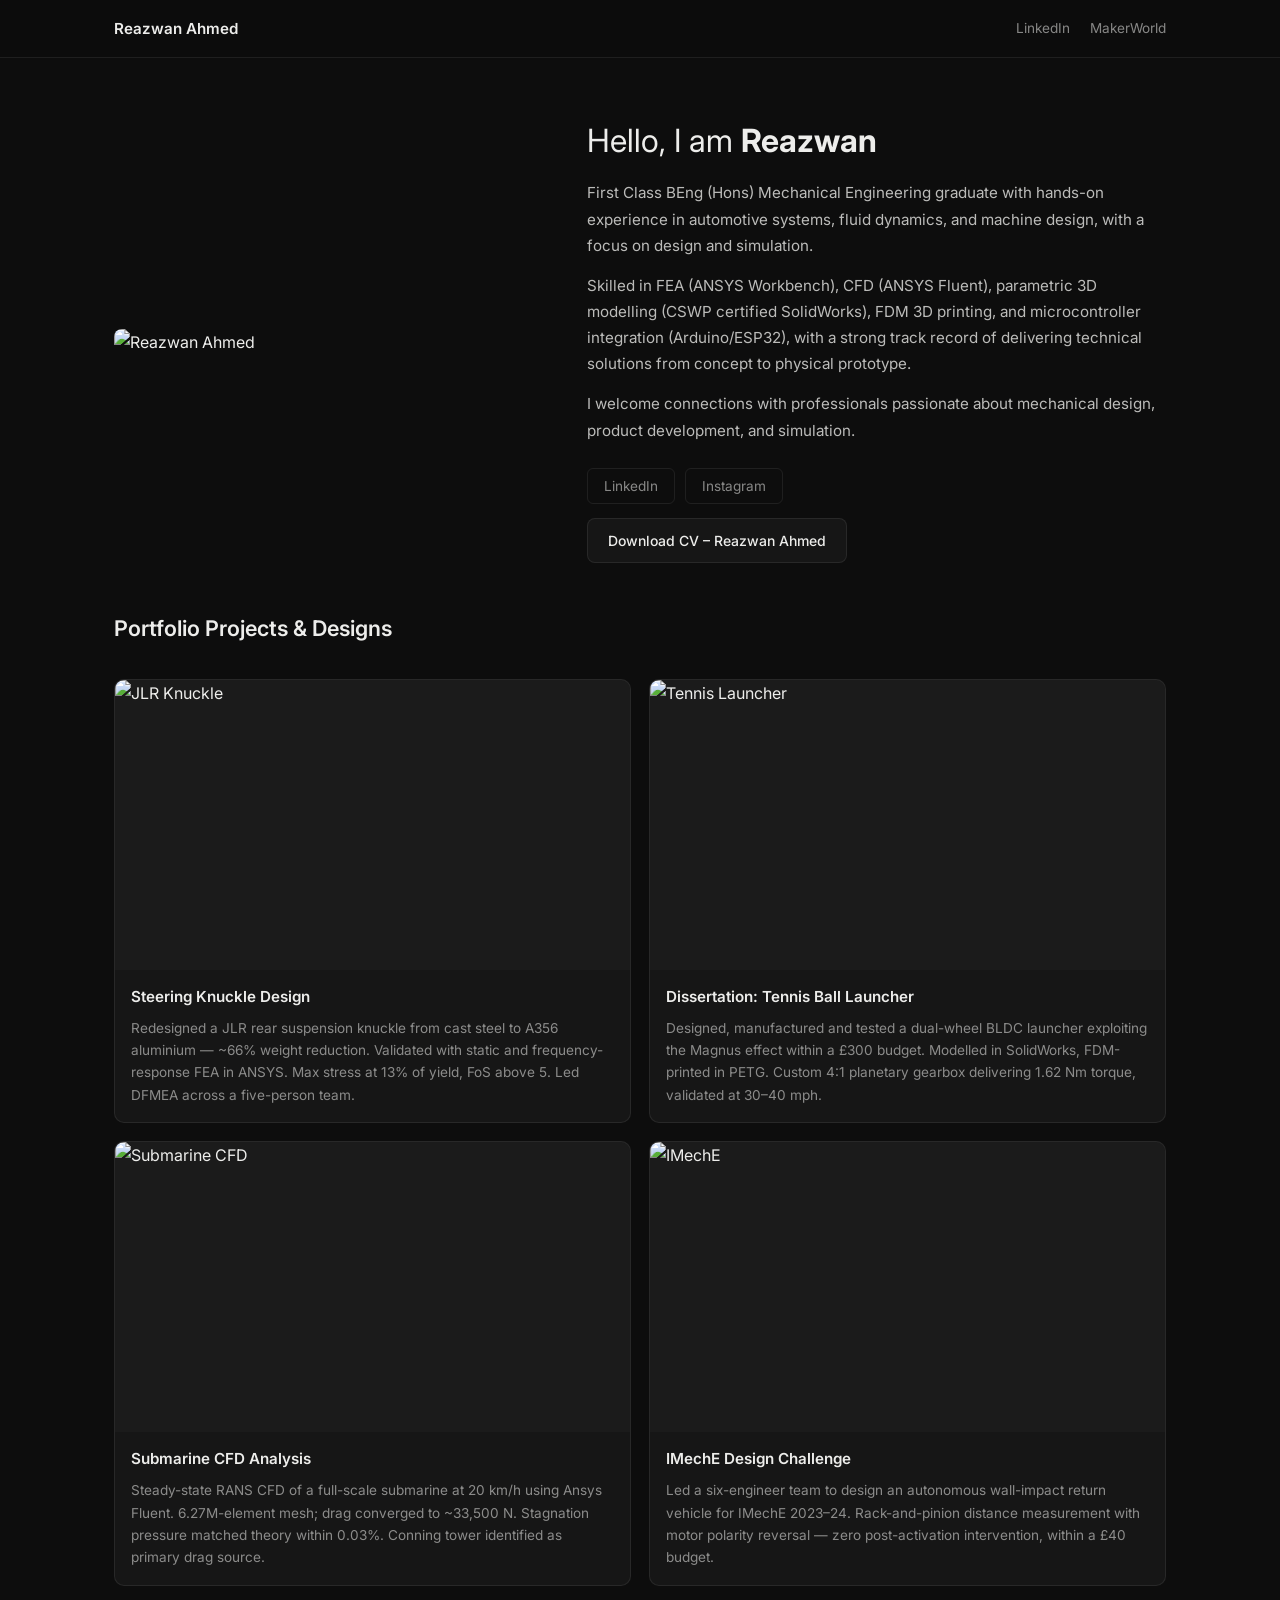
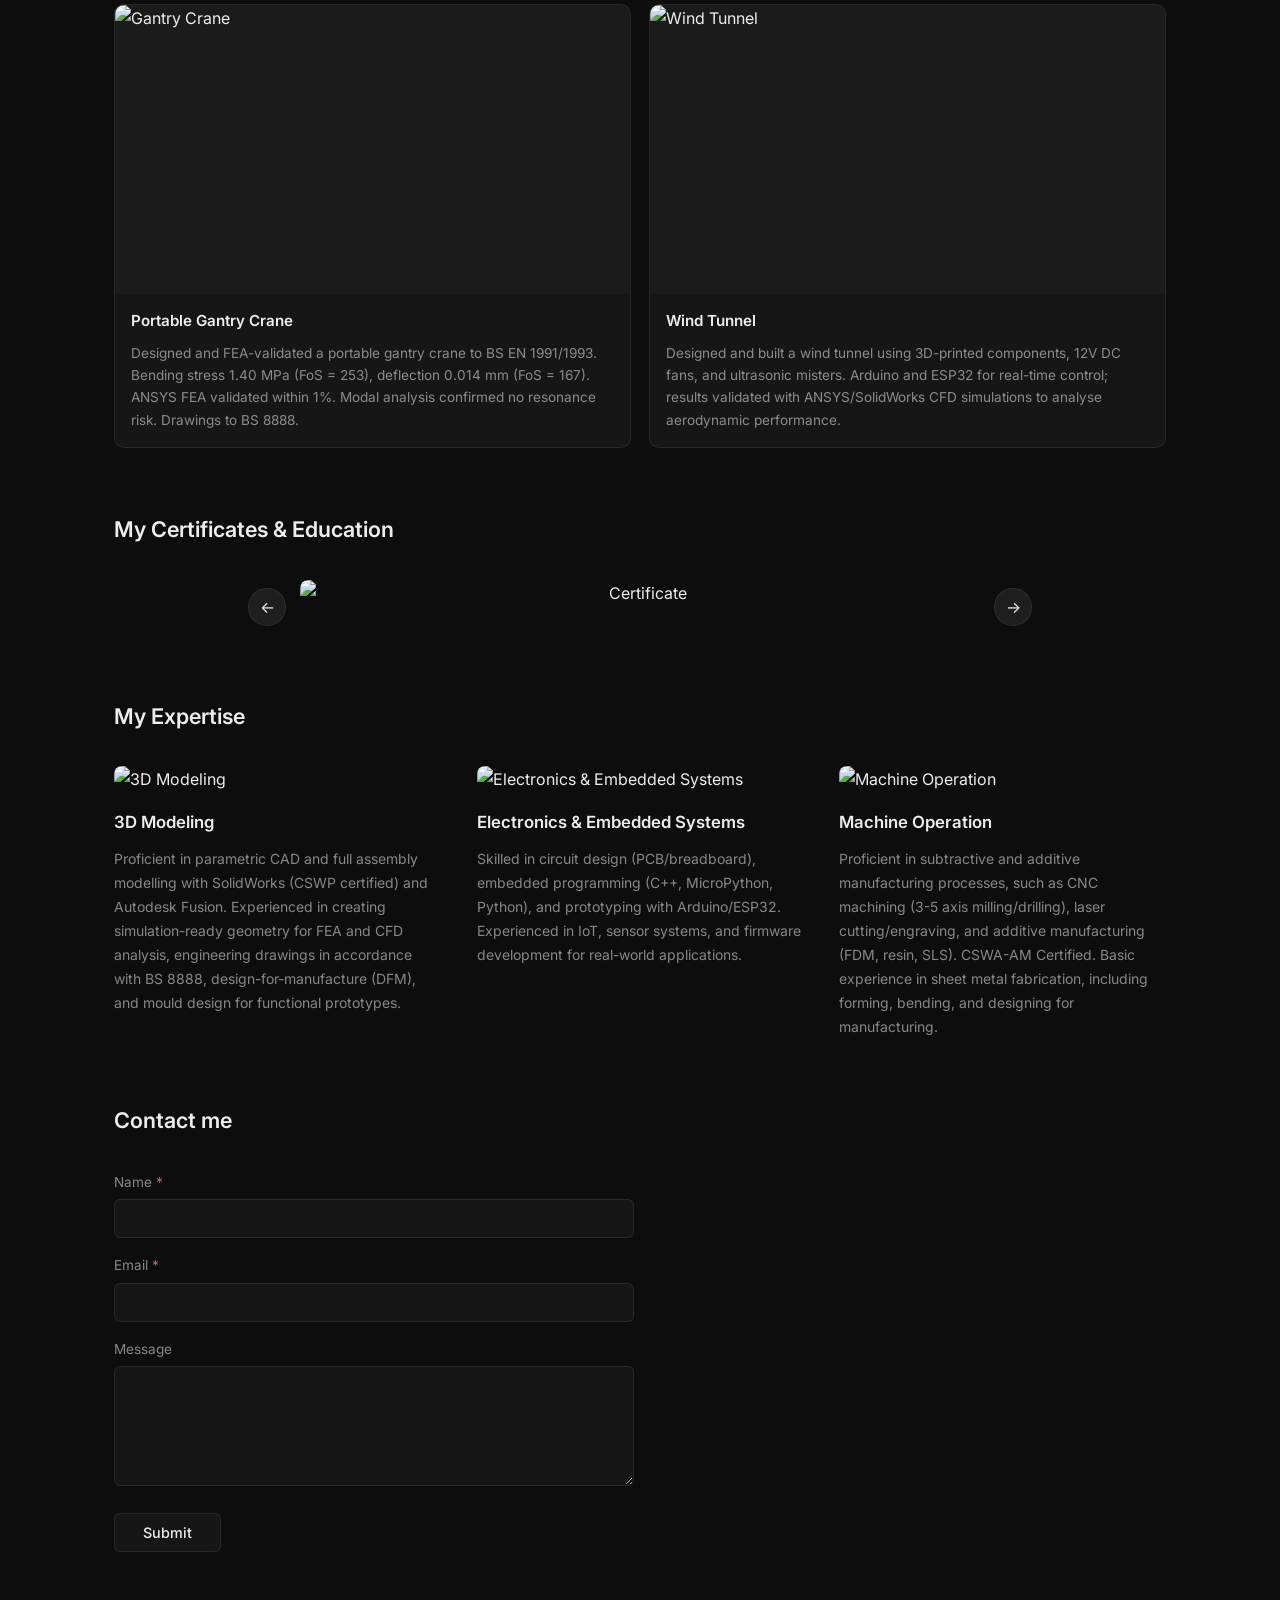
==== commit e735f598: "Add files via upload" ====
--- a/index.html
+++ b/index.html
@@ -3,24 +3,15 @@
 <head>
   <meta charset="UTF-8">
   <meta name="viewport" content="width=device-width, initial-scale=1.0">
-  <title>Steering Knuckle Design — Reazwan Ahmed</title>
-  <link rel="stylesheet" href="https://cdn.jsdelivr.net/npm/swiper@11/swiper-bundle.min.css">
-  <link rel="stylesheet" href="../style.css">
-  <style>
-    :root { --accent: #c8a86a; }
-    .proj-tag { background: rgba(200,168,106,0.12); color: var(--accent); border: 1px solid rgba(200,168,106,0.3); }
-    .img-card:hover { border-color: rgba(200,168,106,0.4); box-shadow: 0 6px 28px rgba(200,168,106,0.15); }
-    .tech-divider { color: var(--accent); opacity: 1; letter-spacing: 0.1em; text-transform: uppercase; color: rgba(255,255,255,0.55); }
-    .dc-note { border-left-color: var(--accent); }
-    .brief-meta { color: var(--accent); }
-    .brief-icon { background: rgba(200,168,106,0.1); border: 1px solid rgba(200,168,106,0.25); }
-  </style>
+  <title>Reazwan Ahmed</title>
+  <meta name="description" content="First Class BEng Mechanical Engineering graduate — FEA, CFD, CAD, and product design.">
+  <link rel="stylesheet" href="style.css">
 </head>
 <body>
 
 <header class="site-header">
   <div class="header-inner">
-    <a href="../" class="site-name">Reazwan Ahmed</a>
+    <a href="./" class="site-name">Reazwan Ahmed</a>
     <nav class="header-nav">
       <a href="https://www.linkedin.com/in/reazwan-ahmed-b63a71216/" target="_blank" rel="noopener">LinkedIn</a>
       <a href="https://makerworld.com/en/@ShadowLord" target="_blank" rel="noopener">MakerWorld</a>
@@ -28,153 +19,162 @@
   </div>
 </header>
 
-<div class="page-wrap">
+<main>
 
-  <a href="../" class="back-link">&#8592; Back to Portfolio</a>
-
-  <!-- Hero -->
-  <div class="proj-hero" style="grid-template-columns: 50% 50%;">
-    <div>
-      <img src="https://myportfolioreazwan.com/wp-content/uploads/2025/04/image-1.png"
-           alt="JLR rear suspension knuckle in assembly"
-           style="width:100%; border-radius:6px;">
+  <!-- ── Hero ── -->
+  <div class="hero">
+    <div class="hero-photo">
+      <img src="https://myportfolioreazwan.com/wp-content/uploads/2025/04/1744772656297.jpg" alt="Reazwan Ahmed" loading="lazy">
     </div>
-    <div>
-      <h1>JLR Suspension Knuckle</h1>
-      <span class="proj-tag">Industry Live Brief &middot; JLR &times; Kingston University</span>
-      <p>Ravi Londhe (Lead CAE Simulation Automation Engineer) from Jaguar Land Rover assigned our team a live industry brief: create a one-piece suspension knuckle for use in an automotive suspension system that meets three performance targets: mass reduction, structural stiffness, and natural frequency. Working on a five-person team, I was in charge of structural FEA and additive manufacturing feasibility research.</p>
-      <p>The knuckle was redesigned in A356 aluminium (66% mass reduction compared to the original cast steel baseline, with sand casting and post-process CNC machining chosen as the best manufacturing method). ANSYS Workbench validated the design exceeded all three objectives: peak stress at 13% of material yield, deformation &lt; 0.02 mm, and safety factors above 5 under static and harmonic loading.</p>
+    <div class="hero-bio">
+      <h1>Hello, I am <strong>Reazwan</strong></h1>
+      <p>First Class BEng (Hons) Mechanical Engineering graduate with hands-on experience in automotive systems, fluid dynamics, and machine design, with a focus on design and simulation.</p>
+      <p>Skilled in FEA (ANSYS Workbench), CFD (ANSYS Fluent), parametric 3D modelling (CSWP certified SolidWorks), FDM 3D printing, and microcontroller integration (Arduino/ESP32), with a strong track record of delivering technical solutions from concept to physical prototype.</p>
+      <p>I welcome connections with professionals passionate about mechanical design, product development, and simulation.</p>
+      <div class="hero-links">
+        <a href="https://www.linkedin.com/in/reazwan-ahmed-b63a71216/" target="_blank" rel="noopener">LinkedIn</a>
+        <a href="#" target="_blank">Instagram</a>
+      </div>
+      <a href="https://myportfolioreazwan.com/wp-content/uploads/2025/04/REAZWAN-CV.pdf" target="_blank" rel="noopener" class="cv-btn">Download CV – Reazwan Ahmed</a>
     </div>
   </div>
 
-  <p class="tech-divider">Technical Breakdown</p>
+  <!-- ── Portfolio ── -->
+  <div class="section-wrap" id="portfolio">
+    <h2 class="section-h2">Portfolio Projects &amp; Designs</h2>
+    <div class="projects-grid">
 
-  <!-- Model & Assembly -->
-  <div class="row-2col" style="grid-template-columns: 47% 53%;">
-    <div class="img-card">
-      <div class="swiper" id="sw-model">
-        <div class="swiper-wrapper">
-          <div class="swiper-slide"><figure><img src="https://myportfolioreazwan.com/wp-content/uploads/2025/04/picture4-1.png" alt="Assembly"><figcaption>Assembly</figcaption></figure></div>
-          <div class="swiper-slide"><figure><img src="https://myportfolioreazwan.com/wp-content/uploads/2025/04/picture5-1.png" alt="Assembly"><figcaption>Assembly</figcaption></figure></div>
-          <div class="swiper-slide"><figure><img src="https://myportfolioreazwan.com/wp-content/uploads/2025/04/picture6-1.png" alt="Assembly"><figcaption>Assembly</figcaption></figure></div>
-          <div class="swiper-slide"><figure><img src="https://myportfolioreazwan.com/wp-content/uploads/2025/04/picture2.png" alt="3D Model"><figcaption>3D Model</figcaption></figure></div>
-          <div class="swiper-slide"><figure><img src="https://myportfolioreazwan.com/wp-content/uploads/2025/04/picture3-1.png" alt="3D Model"><figcaption>3D Model</figcaption></figure></div>
-          <div class="swiper-slide"><figure><img src="https://myportfolioreazwan.com/wp-content/uploads/2026/05/part-drawing.png" alt="Engineering Drawing"><figcaption>Engineering Drawing</figcaption></figure></div>
+      <a href="steering-knuckle-design.html" class="project-card">
+        <div class="card-img">
+          <img src="https://myportfolioreazwan.com/wp-content/uploads/2025/04/image-1.png" alt="JLR Knuckle" loading="lazy">
         </div>
-        <div class="swiper-pagination"></div>
-        <div class="swiper-button-prev"></div>
-        <div class="swiper-button-next"></div>
+        <h3>Steering Knuckle Design</h3>
+        <p>Redesigned a JLR rear suspension knuckle from cast steel to A356 aluminium — ~66% weight reduction. Validated with static and frequency-response FEA in ANSYS. Max stress at 13% of yield, FoS above 5. Led DFMEA across a five-person team.</p>
+      </a>
+
+      <a href="tennis-ball-launcher.html" class="project-card">
+        <div class="card-img">
+          <img src="https://myportfolioreazwan.com/wp-content/uploads/2026/05/screenshot-2026-04-20-004345-9.png" alt="Tennis Launcher" loading="lazy">
+        </div>
+        <h3>Dissertation: Tennis Ball Launcher</h3>
+        <p>Designed, manufactured and tested a dual-wheel BLDC launcher exploiting the Magnus effect within a £300 budget. Modelled in SolidWorks, FDM-printed in PETG. Custom 4:1 planetary gearbox delivering 1.62 Nm torque, validated at 30–40 mph.</p>
+      </a>
+
+      <a href="submarine-cfd-analysis.html" class="project-card">
+        <div class="card-img">
+          <img src="https://myportfolioreazwan.com/wp-content/uploads/2026/09/Screenshot-2026-03-19-134854-1024x357.png" alt="Submarine CFD" loading="lazy">
+        </div>
+        <h3>Submarine CFD Analysis</h3>
+        <p>Steady-state RANS CFD of a full-scale submarine at 20 km/h using Ansys Fluent. 6.27M-element mesh; drag converged to ~33,500 N. Stagnation pressure matched theory within 0.03%. Conning tower identified as primary drag source.</p>
+      </a>
+
+      <div class="project-card">
+        <div class="card-img">
+          <img src="https://myportfolioreazwan.com/wp-content/uploads/2025/04/picture1.png" alt="IMechE" loading="lazy">
+        </div>
+        <h3>IMechE Design Challenge</h3>
+        <p>Led a six-engineer team to design an autonomous wall-impact return vehicle for IMechE 2023–24. Rack-and-pinion distance measurement with motor polarity reversal — zero post-activation intervention, within a £40 budget.</p>
       </div>
-    </div>
-    <div>
-      <h3>Model &amp; Assembly</h3>
-      <p class="sm">The knuckle was designed from scratch in Fusion 360, with supporting suspension components modelled in SolidWorks. Both were assembled into a representative suspension system for integration validation, ensuring proper fitting and clearance at all mounting interfaces before going into production.</p>
-      <p>Industry-standard design methods were used throughout: precise draft angles for casting, tolerancing on all mating faces, and geometry suited for fabrication and assembly. A fully detailed engineering drawing was created, ready to be handed over to the manufacturer.</p>
+
+      <div class="project-card">
+        <div class="card-img">
+          <img src="https://myportfolioreazwan.com/wp-content/uploads/2026/09/Screenshot-2026-03-27-172239.png" alt="Gantry Crane" loading="lazy">
+        </div>
+        <h3>Portable Gantry Crane</h3>
+        <p>Designed and FEA-validated a portable gantry crane to BS EN 1991/1993. Bending stress 1.40 MPa (FoS = 253), deflection 0.014 mm (FoS = 167). ANSYS FEA validated within 1%. Modal analysis confirmed no resonance risk. Drawings to BS 8888.</p>
+      </div>
+
+      <div class="project-card">
+        <div class="card-img">
+          <img src="https://myportfolioreazwan.com/wp-content/uploads/2025/04/image-5.png" alt="Wind Tunnel" loading="lazy">
+        </div>
+        <h3>Wind Tunnel</h3>
+        <p>Designed and built a wind tunnel using 3D-printed components, 12V DC fans, and ultrasonic misters. Arduino and ESP32 for real-time control; results validated with ANSYS/SolidWorks CFD simulations to analyse aerodynamic performance.</p>
+      </div>
+
     </div>
   </div>
 
-  <!-- FEA -->
-  <div class="row-2col" style="grid-template-columns: 47% 53%;">
-    <div class="img-card">
-      <div class="swiper" id="sw-fea">
-        <div class="swiper-wrapper">
-          <div class="swiper-slide"><figure><img src="https://myportfolioreazwan.com/wp-content/uploads/2025/04/picture7-1.png" alt="Mesh"><figcaption>Mesh</figcaption></figure></div>
-          <div class="swiper-slide"><figure><img src="https://myportfolioreazwan.com/wp-content/uploads/2025/04/picture9.png" alt="Force / Load"><figcaption>Force / Load</figcaption></figure></div>
-          <div class="swiper-slide"><figure><img src="https://myportfolioreazwan.com/wp-content/uploads/2025/04/equivalent-von-mises-stress1.png" alt="Von Mises stress"><figcaption>Von Mises stress</figcaption></figure></div>
-          <div class="swiper-slide"><figure><img src="https://myportfolioreazwan.com/wp-content/uploads/2025/04/equivalent-von-mises-stress.png" alt="Von Mises stress — critical region"><figcaption>Von Mises stress — critical region</figcaption></figure></div>
-          <div class="swiper-slide"><figure><img src="https://myportfolioreazwan.com/wp-content/uploads/2025/04/picture12.png" alt="Total deformation"><figcaption>Total deformation</figcaption></figure></div>
-          <div class="swiper-slide"><figure><img src="https://myportfolioreazwan.com/wp-content/uploads/2025/04/picture11.png" alt="Total deformation — detail"><figcaption>Total deformation — detail</figcaption></figure></div>
-          <div class="swiper-slide"><figure><img src="https://myportfolioreazwan.com/wp-content/uploads/2025/04/equivalent-von-mises-strain2.png" alt="Normal strain"><figcaption>Normal strain</figcaption></figure></div>
-          <div class="swiper-slide"><figure><img src="https://myportfolioreazwan.com/wp-content/uploads/2025/04/equivalent-von-mises-strain.png" alt="Normal strain — critical region"><figcaption>Normal strain — critical region</figcaption></figure></div>
-          <div class="swiper-slide"><figure><img src="https://myportfolioreazwan.com/wp-content/uploads/2026/05/harnoniuc-rsponse-stress-1.png" alt="Harmonic response — stress"><figcaption>Harmonic response — stress</figcaption></figure></div>
-          <div class="swiper-slide"><figure><img src="https://myportfolioreazwan.com/wp-content/uploads/2026/05/harnoniuc-rsponse-deformation.png" alt="Harmonic response — deformation"><figcaption>Harmonic response — deformation</figcaption></figure></div>
-          <div class="swiper-slide"><figure><img src="https://myportfolioreazwan.com/wp-content/uploads/2026/05/harnoniuc-rsponse-strain.png" alt="Harmonic response — strain"><figcaption>Harmonic response — strain</figcaption></figure></div>
+  <!-- ── Certificates ── -->
+  <div class="section-wrap">
+    <h2 class="section-h2">My Certificates &amp; Education</h2>
+    <div class="cert-wrap">
+      <div class="cert-track-outer">
+        <div class="cert-track" id="certTrack">
+          <div class="cert-slide">
+            <img src="https://myportfolioreazwan.com/wp-content/uploads/2026/06/Screenshot-2026-06-06-154319.jpg" alt="Certificate" loading="lazy">
+          </div>
+          <div class="cert-slide">
+            <img src="https://myportfolioreazwan.com/wp-content/uploads/2026/06/Screenshot-2026-06-06-154424.jpg" alt="Certificate" loading="lazy">
+          </div>
+          <div class="cert-slide">
+            <img src="https://myportfolioreazwan.com/wp-content/uploads/2025/04/image-10.png" alt="Solidworks CWSA" loading="lazy">
+            <p class="cert-caption">Solidworks CWSA</p>
+          </div>
+          <div class="cert-slide">
+            <img src="https://myportfolioreazwan.com/wp-content/uploads/2025/04/screenshot-2025-04-26-052231.jpg" alt="APM PFQ Certificate" loading="lazy">
+            <p class="cert-caption">APM PFQ Management Certificate</p>
+          </div>
         </div>
-        <div class="swiper-pagination"></div>
-        <div class="swiper-button-prev"></div>
-        <div class="swiper-button-next"></div>
       </div>
-    </div>
-    <div>
-      <h3>FEA — Static &amp; Harmonic</h3>
-      <p>A 4,200&nbsp;N vertical load was applied, representing real-world suspension loading. Results confirmed all three brief objectives: peak stress at just 13% of A356 yield strength (16.3&nbsp;MPa of 125&nbsp;MPa), maximum deformation under 0.02&nbsp;mm, and safety factors of 5–15 across the component.</p>
-      <p>Harmonic response analysis found critical frequency peaks in the 400–2,000&nbsp;Hz engine vibration range and near 5,000&nbsp;Hz from tyre imbalance, which are the regions where lightweight aluminium knuckles are most vulnerable to fatigue and joint loosening. The analysis revealed that the geometry avoids the worst resonance modes, meeting the frequency objectives.</p>
+      <button class="cert-btn cert-prev" onclick="moveCert(-1)" aria-label="Previous">&#8592;</button>
+      <button class="cert-btn cert-next" onclick="moveCert(1)" aria-label="Next">&#8594;</button>
     </div>
   </div>
 
-  <!-- Additive Manufacture -->
-  <div class="row-2col" style="grid-template-columns: 47% 53%;">
-    <div class="img-card">
-      <div class="swiper" id="sw-am">
-        <div class="swiper-wrapper">
-          <div class="swiper-slide"><figure><img src="https://myportfolioreazwan.com/wp-content/uploads/2025/04/3d2.png" alt="Sliced model (line type)"><figcaption>Sliced model (line type)</figcaption></figure></div>
-          <div class="swiper-slide"><figure><img src="https://myportfolioreazwan.com/wp-content/uploads/2026/05/layer-line-400-780.png" alt="Layer 400 of 740"><figcaption>Layer 400 of 740</figcaption></figure></div>
-          <div class="swiper-slide"><figure><img src="https://myportfolioreazwan.com/wp-content/uploads/2025/04/3d1.png" alt="Print orientations"><figcaption>Print orientations</figcaption></figure></div>
-          <div class="swiper-slide"><figure><img src="https://myportfolioreazwan.com/wp-content/uploads/2025/04/picture13.jpg" alt="Printed PLA prototype"><figcaption>Printed PLA prototype</figcaption></figure></div>
-        </div>
-        <div class="swiper-pagination"></div>
-        <div class="swiper-button-prev"></div>
-        <div class="swiper-button-next"></div>
+  <!-- ── Expertise ── -->
+  <div class="section-wrap">
+    <h2 class="section-h2">My Expertise</h2>
+    <div class="expertise-grid">
+      <div class="expertise-item">
+        <img src="https://myportfolioreazwan.com/wp-content/uploads/2025/04/image-15.png" alt="3D Modeling" loading="lazy">
+        <h3>3D Modeling</h3>
+        <p>Proficient in parametric CAD and full assembly modelling with SolidWorks (CSWP certified) and Autodesk Fusion. Experienced in creating simulation-ready geometry for FEA and CFD analysis, engineering drawings in accordance with BS 8888, design-for-manufacture (DFM), and mould design for functional prototypes.</p>
       </div>
-    </div>
-    <div>
-      <h3>Additive Manufacture Feasibility</h3>
-      <p>A PLA prototype was 3D printed for shape verification and physical display. I evaluated FDM in PPS-CF filament (168&nbsp;MPa tensile, 227&nbsp;°C heat resistance) and DMLS in titanium alloy as high-performance additive manufacturing alternatives.</p>
-      <p>FDM cannot maintain structural integrity under dynamic loads due to polymer material anisotropy. Although DMLS is structurally viable for this component, its slow cycle times make it prohibitively expensive at automotive production scales. Therefore, sand casting with CNC finishing remains the appropriate manufacturing method.</p>
-    </div>
-  </div>
-
-  <!-- Die Casting card -->
-  <div class="dc-card">
-    <h3>Die Casting &amp; CNC Machining</h3>
-    <p class="dc-note">Top: An 8-part sand casting mould with M16 clamping and spill catches. Bottom: CNC machining simulation – slot cutting for a bearing retention ring.</p>
-    <div class="dc-inner">
-      <div class="dc-gallery">
-        <img src="https://myportfolioreazwan.com/wp-content/uploads/2026/05/picture7.jpg" alt="Die casting mould" loading="lazy">
-        <img src="https://myportfolioreazwan.com/wp-content/uploads/2026/05/mouldcastingpicturewithclampig2.png" alt="Sand casting mould" loading="lazy">
-        <img src="https://myportfolioreazwan.com/wp-content/uploads/2026/05/cnc-machine.png" alt="CNC machining simulation" loading="lazy">
-        <img src="https://myportfolioreazwan.com/wp-content/uploads/2026/05/cnc-machine-2-.png" alt="CNC slot cutting" loading="lazy">
+      <div class="expertise-item">
+        <img src="https://myportfolioreazwan.com/wp-content/uploads/2025/04/image.png" alt="Electronics &amp; Embedded Systems" loading="lazy">
+        <h3>Electronics &amp; Embedded Systems</h3>
+        <p>Skilled in circuit design (PCB/breadboard), embedded programming (C++, MicroPython, Python), and prototyping with Arduino/ESP32. Experienced in IoT, sensor systems, and firmware development for real-world applications.</p>
       </div>
-      <div class="dc-text">
-        <p>Sand casting with post-process CNC machining was chosen as the primary production method, with a die-cast variant created as a high-volume option. Mounting holes were removed from the cast shape and machined to tolerance by CNC in a subsequent operation. The sand casting mould was built as an 8-part assembly with M16 fastening features, pouring holes, and recessed spill catches.</p>
-        <p>Draft angles of 2–3° for sand casting and 0.5–1° for die casting were used throughout, with A356's 6.5% linear shrinkage factored into the cavity geometry.</p>
-        <p>After casting, CNC machining was used to finish all key faces and bores, resulting in the best balance of cost, precision, and scalability for a road-vehicle production component.</p>
+      <div class="expertise-item">
+        <img src="https://myportfolioreazwan.com/wp-content/uploads/2025/04/image-11.png" alt="Machine Operation" loading="lazy">
+        <h3>Machine Operation</h3>
+        <p>Proficient in subtractive and additive manufacturing processes, such as CNC machining (3-5 axis milling/drilling), laser cutting/engraving, and additive manufacturing (FDM, resin, SLS). CSWA-AM Certified. Basic experience in sheet metal fabrication, including forming, bending, and designing for manufacturing.</p>
       </div>
     </div>
   </div>
 
-  <!-- Project brief (no link — contains personal contact details) -->
-  <div class="brief-section">
-    <p class="brief-lbl">Original project brief</p>
-    <div class="brief-card">
-      <div class="brief-icon">
-        <svg width="18" height="18" viewBox="0 0 24 24" fill="none" stroke="#c8a86a" stroke-width="1.5" stroke-linecap="round" stroke-linejoin="round">
-          <path d="M14 2H6a2 2 0 00-2 2v16a2 2 0 002 2h12a2 2 0 002-2V8z"></path>
-          <polyline points="14 2 14 8 20 8"></polyline>
-          <line x1="16" y1="13" x2="8" y2="13"></line>
-          <line x1="16" y1="17" x2="8" y2="17"></line>
-        </svg>
+  <!-- ── Contact ── -->
+  <div class="section-wrap" id="contact">
+    <h2 class="section-h2">Contact me</h2>
+    <!-- Replace YOUR_FORM_ID after signing up free at formspree.io -->
+    <form action="https://formspree.io/f/YOUR_FORM_ID" method="POST" class="contact-form">
+      <div class="form-group">
+        <label for="name">Name <span class="req">*</span></label>
+        <input type="text" id="name" name="name" required>
       </div>
-      <div>
-        <div class="brief-meta">ME5016 — Kingston University &times; Jaguar Land Rover</div>
-        <div class="brief-title">Industry Live Brief — Rear Suspension Knuckle Design</div>
-        <div class="brief-sub">Set by Ravi Londhe, Lead CAE Simulation Automation Engineer</div>
+      <div class="form-group">
+        <label for="email">Email <span class="req">*</span></label>
+        <input type="email" id="email" name="_replyto" required>
       </div>
-    </div>
+      <div class="form-group">
+        <label for="message">Message</label>
+        <textarea id="message" name="message" rows="5"></textarea>
+      </div>
+      <button type="submit">Submit</button>
+    </form>
   </div>
 
-</div>
+</main>
 
-<script src="https://cdn.jsdelivr.net/npm/swiper@11/swiper-bundle.min.js"></script>
 <script>
-  const cfg = {
-    loop: true,
-    navigation: { nextEl: '.swiper-button-next', prevEl: '.swiper-button-prev' },
-    pagination: { el: '.swiper-pagination', clickable: true },
-  };
-  new Swiper('#sw-model', cfg);
-  new Swiper('#sw-fea', cfg);
-  new Swiper('#sw-am', cfg);
+  let certIdx = 0;
+  const track = document.getElementById('certTrack');
+  const total = track.querySelectorAll('.cert-slide').length;
+  function moveCert(dir) {
+    certIdx = (certIdx + dir + total) % total;
+    track.style.transform = 'translateX(-' + (certIdx * 100) + '%)';
+  }
 </script>
 
 </body>
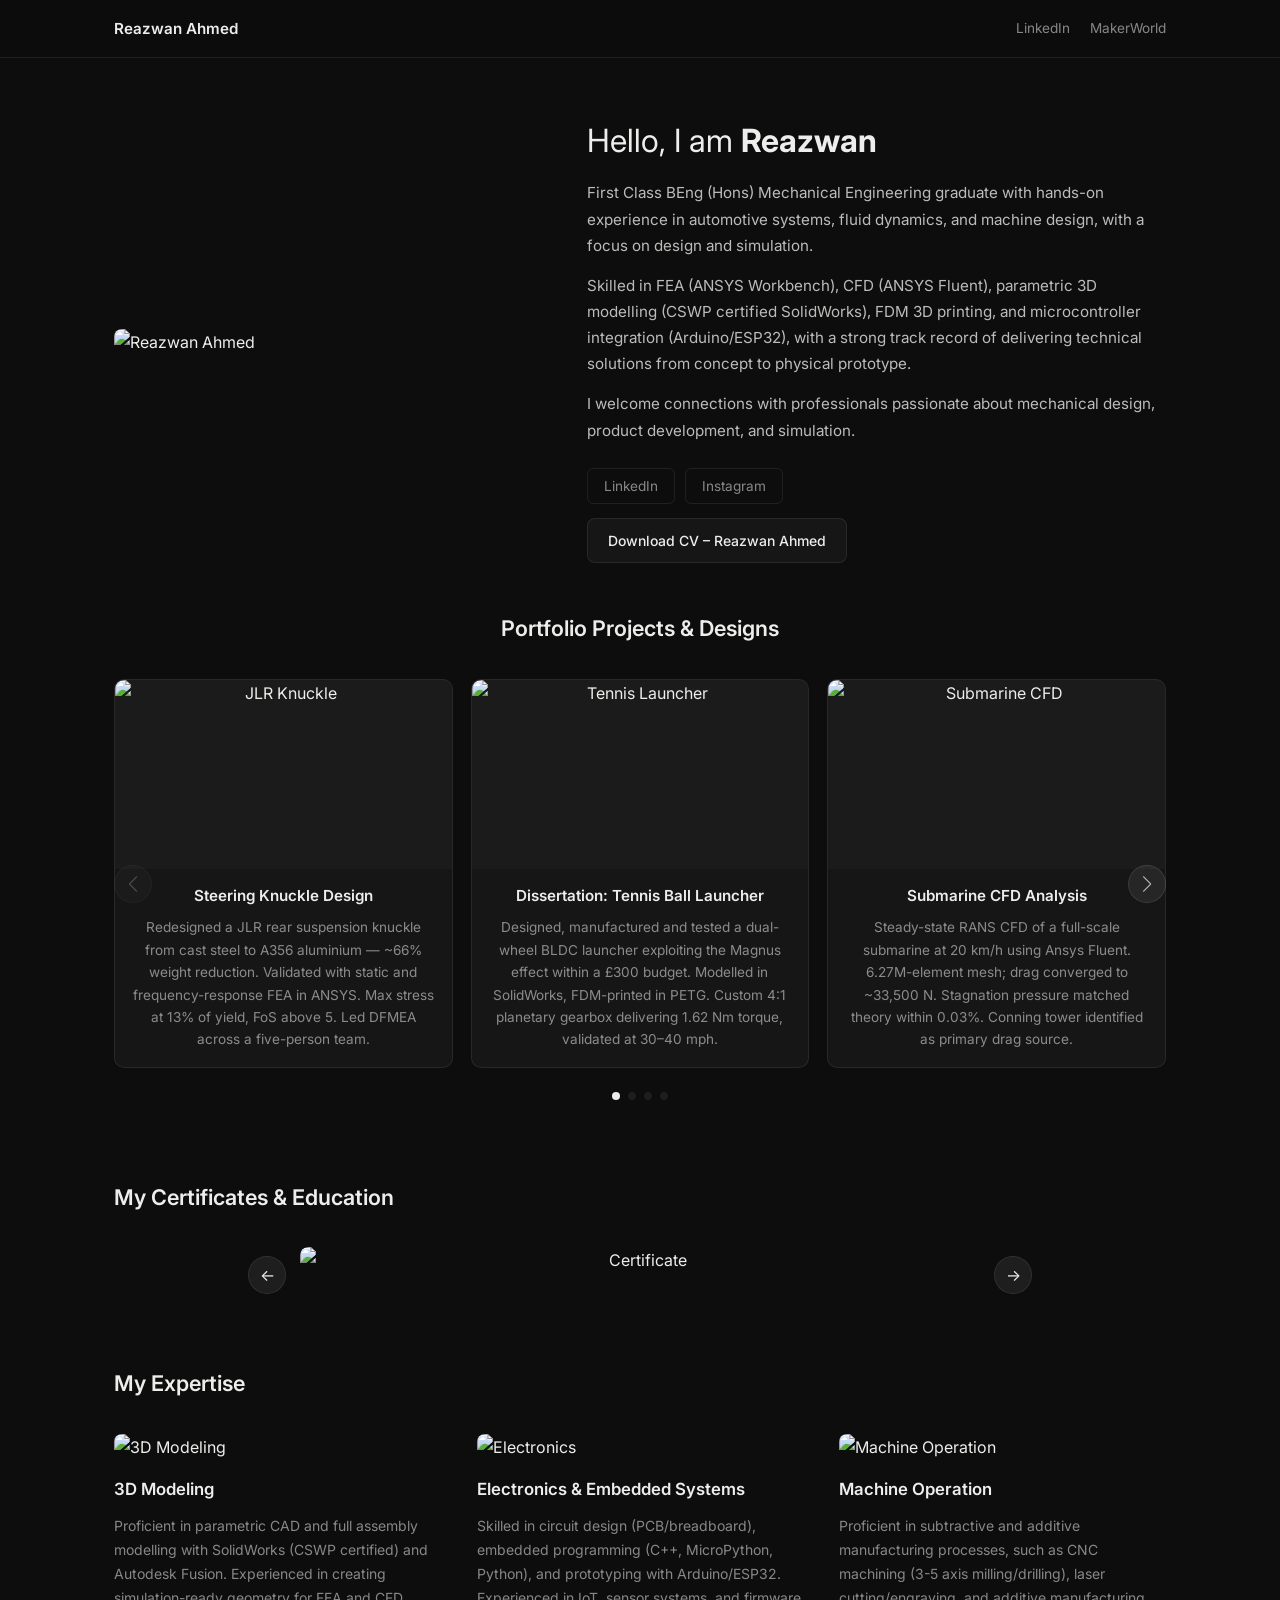
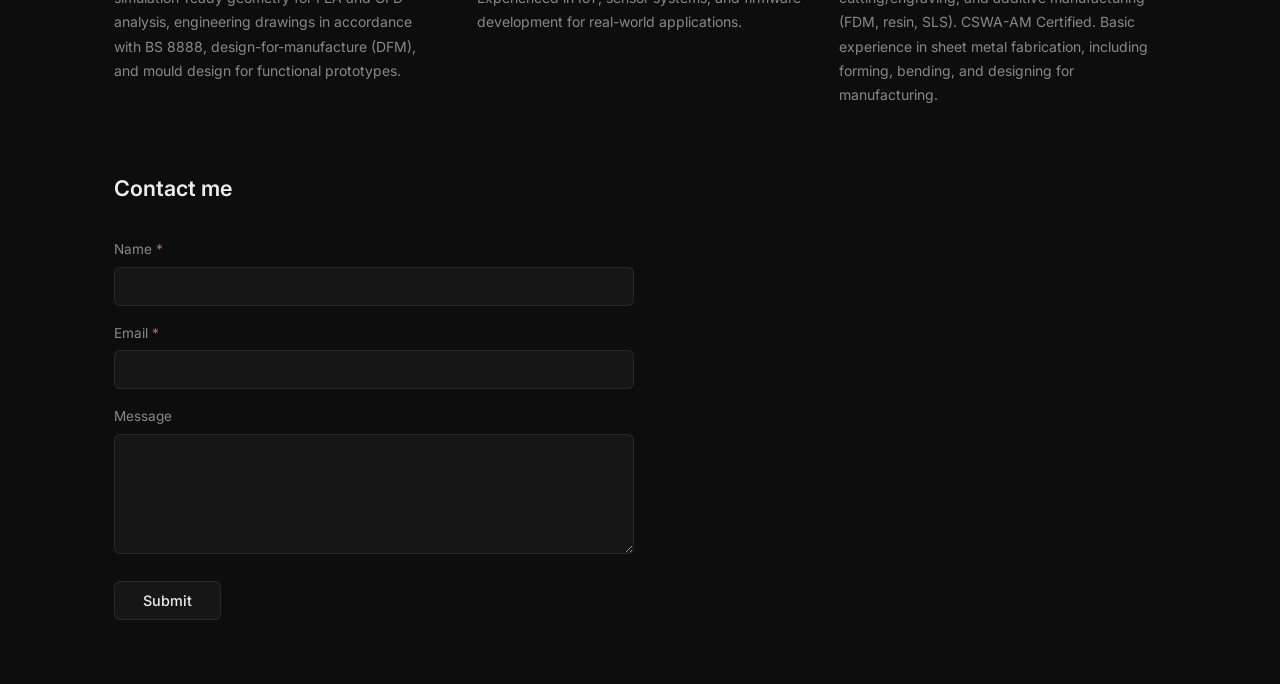
==== commit 7cd3295d: "Update homepage with portfolio content and personal branding" ====
--- a/index.html
+++ b/index.html
@@ -5,7 +5,30 @@
   <meta name="viewport" content="width=device-width, initial-scale=1.0">
   <title>Reazwan Ahmed</title>
   <meta name="description" content="First Class BEng Mechanical Engineering graduate — FEA, CFD, CAD, and product design.">
+  <link rel="stylesheet" href="https://cdn.jsdelivr.net/npm/swiper@11/swiper-bundle.min.css">
   <link rel="stylesheet" href="style.css">
+  <style>
+    /* Portfolio carousel */
+    .portfolio-section { text-align: center; }
+    .portfolio-section .section-h2 { text-align: center; }
+    .portfolio-swiper { padding-bottom: 48px !important; }
+    .portfolio-swiper .swiper-slide { height: auto; display: flex; }
+    .portfolio-swiper .project-card { flex: 1; display: flex; flex-direction: column; }
+    .portfolio-swiper .project-card p { flex: 1; }
+    .portfolio-swiper .swiper-button-prev,
+    .portfolio-swiper .swiper-button-next {
+      top: calc(50% - 24px);
+      background: rgba(255,255,255,0.07);
+      border: 1px solid rgba(255,255,255,0.1);
+      border-radius: 50%;
+      width: 38px; height: 38px;
+      --swiper-navigation-size: 16px;
+    }
+    .portfolio-swiper .swiper-button-prev { left: 0; }
+    .portfolio-swiper .swiper-button-next { right: 0; }
+    .portfolio-swiper .swiper-pagination-bullet { background: rgba(255,255,255,0.35) !important; }
+    .portfolio-swiper .swiper-pagination-bullet-active { background: var(--text) !important; }
+  </style>
 </head>
 <body>
 
@@ -21,7 +44,7 @@
 
 <main>
 
-  <!-- ── Hero ── -->
+  <!-- Hero -->
   <div class="hero">
     <div class="hero-photo">
       <img src="https://myportfolioreazwan.com/wp-content/uploads/2025/04/1744772656297.jpg" alt="Reazwan Ahmed" loading="lazy">
@@ -35,67 +58,84 @@
         <a href="https://www.linkedin.com/in/reazwan-ahmed-b63a71216/" target="_blank" rel="noopener">LinkedIn</a>
         <a href="#" target="_blank">Instagram</a>
       </div>
-      <a href="https://myportfolioreazwan.com/wp-content/uploads/2025/04/REAZWAN-CV.pdf" target="_blank" rel="noopener" class="cv-btn">Download CV – Reazwan Ahmed</a>
-    </div>
-  </div>
-
-  <!-- ── Portfolio ── -->
-  <div class="section-wrap" id="portfolio">
+      <a href="https://myportfolioreazwan.com/wp-content/uploads/2025/04/REAZWAN-CV.pdf" target="_blank" rel="noopener" class="cv-btn">Download CV &ndash; Reazwan Ahmed</a>
+    </div>
+  </div>
+
+  <!-- Portfolio Carousel -->
+  <div class="section-wrap portfolio-section" id="portfolio">
     <h2 class="section-h2">Portfolio Projects &amp; Designs</h2>
-    <div class="projects-grid">
-
-      <a href="steering-knuckle-design.html" class="project-card">
-        <div class="card-img">
-          <img src="https://myportfolioreazwan.com/wp-content/uploads/2025/04/image-1.png" alt="JLR Knuckle" loading="lazy">
-        </div>
-        <h3>Steering Knuckle Design</h3>
-        <p>Redesigned a JLR rear suspension knuckle from cast steel to A356 aluminium — ~66% weight reduction. Validated with static and frequency-response FEA in ANSYS. Max stress at 13% of yield, FoS above 5. Led DFMEA across a five-person team.</p>
-      </a>
-
-      <a href="tennis-ball-launcher.html" class="project-card">
-        <div class="card-img">
-          <img src="https://myportfolioreazwan.com/wp-content/uploads/2026/05/screenshot-2026-04-20-004345-9.png" alt="Tennis Launcher" loading="lazy">
-        </div>
-        <h3>Dissertation: Tennis Ball Launcher</h3>
-        <p>Designed, manufactured and tested a dual-wheel BLDC launcher exploiting the Magnus effect within a £300 budget. Modelled in SolidWorks, FDM-printed in PETG. Custom 4:1 planetary gearbox delivering 1.62 Nm torque, validated at 30–40 mph.</p>
-      </a>
-
-      <a href="submarine-cfd-analysis.html" class="project-card">
-        <div class="card-img">
-          <img src="https://myportfolioreazwan.com/wp-content/uploads/2026/09/Screenshot-2026-03-19-134854-1024x357.png" alt="Submarine CFD" loading="lazy">
-        </div>
-        <h3>Submarine CFD Analysis</h3>
-        <p>Steady-state RANS CFD of a full-scale submarine at 20 km/h using Ansys Fluent. 6.27M-element mesh; drag converged to ~33,500 N. Stagnation pressure matched theory within 0.03%. Conning tower identified as primary drag source.</p>
-      </a>
-
-      <div class="project-card">
-        <div class="card-img">
-          <img src="https://myportfolioreazwan.com/wp-content/uploads/2025/04/picture1.png" alt="IMechE" loading="lazy">
-        </div>
-        <h3>IMechE Design Challenge</h3>
-        <p>Led a six-engineer team to design an autonomous wall-impact return vehicle for IMechE 2023–24. Rack-and-pinion distance measurement with motor polarity reversal — zero post-activation intervention, within a £40 budget.</p>
-      </div>
-
-      <div class="project-card">
-        <div class="card-img">
-          <img src="https://myportfolioreazwan.com/wp-content/uploads/2026/09/Screenshot-2026-03-27-172239.png" alt="Gantry Crane" loading="lazy">
-        </div>
-        <h3>Portable Gantry Crane</h3>
-        <p>Designed and FEA-validated a portable gantry crane to BS EN 1991/1993. Bending stress 1.40 MPa (FoS = 253), deflection 0.014 mm (FoS = 167). ANSYS FEA validated within 1%. Modal analysis confirmed no resonance risk. Drawings to BS 8888.</p>
-      </div>
-
-      <div class="project-card">
-        <div class="card-img">
-          <img src="https://myportfolioreazwan.com/wp-content/uploads/2025/04/image-5.png" alt="Wind Tunnel" loading="lazy">
-        </div>
-        <h3>Wind Tunnel</h3>
-        <p>Designed and built a wind tunnel using 3D-printed components, 12V DC fans, and ultrasonic misters. Arduino and ESP32 for real-time control; results validated with ANSYS/SolidWorks CFD simulations to analyse aerodynamic performance.</p>
-      </div>
-
-    </div>
-  </div>
-
-  <!-- ── Certificates ── -->
+    <div class="swiper portfolio-swiper">
+      <div class="swiper-wrapper">
+
+        <div class="swiper-slide">
+          <a href="steering-knuckle-design.html" class="project-card">
+            <div class="card-img">
+              <img src="https://myportfolioreazwan.com/wp-content/uploads/2025/04/image-1.png" alt="JLR Knuckle" loading="lazy">
+            </div>
+            <h3>Steering Knuckle Design</h3>
+            <p>Redesigned a JLR rear suspension knuckle from cast steel to A356 aluminium &mdash; ~66% weight reduction. Validated with static and frequency-response FEA in ANSYS. Max stress at 13% of yield, FoS above 5. Led DFMEA across a five-person team.</p>
+          </a>
+        </div>
+
+        <div class="swiper-slide">
+          <a href="tennis-ball-launcher.html" class="project-card">
+            <div class="card-img">
+              <img src="https://myportfolioreazwan.com/wp-content/uploads/2026/05/screenshot-2026-04-20-004345-9.png" alt="Tennis Launcher" loading="lazy">
+            </div>
+            <h3>Dissertation: Tennis Ball Launcher</h3>
+            <p>Designed, manufactured and tested a dual-wheel BLDC launcher exploiting the Magnus effect within a &pound;300 budget. Modelled in SolidWorks, FDM-printed in PETG. Custom 4:1 planetary gearbox delivering 1.62 Nm torque, validated at 30&ndash;40 mph.</p>
+          </a>
+        </div>
+
+        <div class="swiper-slide">
+          <a href="submarine-cfd-analysis.html" class="project-card">
+            <div class="card-img">
+              <img src="https://myportfolioreazwan.com/wp-content/uploads/2026/09/Screenshot-2026-03-19-134854-1024x357.png" alt="Submarine CFD" loading="lazy">
+            </div>
+            <h3>Submarine CFD Analysis</h3>
+            <p>Steady-state RANS CFD of a full-scale submarine at 20 km/h using Ansys Fluent. 6.27M-element mesh; drag converged to ~33,500 N. Stagnation pressure matched theory within 0.03%. Conning tower identified as primary drag source.</p>
+          </a>
+        </div>
+
+        <div class="swiper-slide">
+          <div class="project-card">
+            <div class="card-img">
+              <img src="https://myportfolioreazwan.com/wp-content/uploads/2025/04/picture1.png" alt="IMechE" loading="lazy">
+            </div>
+            <h3>IMechE Design Challenge</h3>
+            <p>Led a six-engineer team to design an autonomous wall-impact return vehicle for IMechE 2023&ndash;24. Rack-and-pinion distance measurement with motor polarity reversal &mdash; zero post-activation intervention, within a &pound;40 budget.</p>
+          </div>
+        </div>
+
+        <div class="swiper-slide">
+          <div class="project-card">
+            <div class="card-img">
+              <img src="https://myportfolioreazwan.com/wp-content/uploads/2026/09/Screenshot-2026-03-27-172239.png" alt="Gantry Crane" loading="lazy">
+            </div>
+            <h3>Portable Gantry Crane</h3>
+            <p>Designed and FEA-validated a portable gantry crane to BS EN 1991/1993. Bending stress 1.40 MPa (FoS = 253), deflection 0.014 mm (FoS = 167). ANSYS FEA validated within 1%. Modal analysis confirmed no resonance risk. Drawings to BS 8888.</p>
+          </div>
+        </div>
+
+        <div class="swiper-slide">
+          <div class="project-card">
+            <div class="card-img">
+              <img src="https://myportfolioreazwan.com/wp-content/uploads/2025/04/image-5.png" alt="Wind Tunnel" loading="lazy">
+            </div>
+            <h3>Wind Tunnel</h3>
+            <p>Designed and built a wind tunnel using 3D-printed components, 12V DC fans, and ultrasonic misters. Arduino and ESP32 for real-time control; results validated with ANSYS/SolidWorks CFD simulations to analyse aerodynamic performance.</p>
+          </div>
+        </div>
+
+      </div>
+      <div class="swiper-pagination"></div>
+      <div class="swiper-button-prev"></div>
+      <div class="swiper-button-next"></div>
+    </div>
+  </div>
+
+  <!-- Certificates -->
   <div class="section-wrap">
     <h2 class="section-h2">My Certificates &amp; Education</h2>
     <div class="cert-wrap">
@@ -122,7 +162,7 @@
     </div>
   </div>
 
-  <!-- ── Expertise ── -->
+  <!-- Expertise -->
   <div class="section-wrap">
     <h2 class="section-h2">My Expertise</h2>
     <div class="expertise-grid">
@@ -132,7 +172,7 @@
         <p>Proficient in parametric CAD and full assembly modelling with SolidWorks (CSWP certified) and Autodesk Fusion. Experienced in creating simulation-ready geometry for FEA and CFD analysis, engineering drawings in accordance with BS 8888, design-for-manufacture (DFM), and mould design for functional prototypes.</p>
       </div>
       <div class="expertise-item">
-        <img src="https://myportfolioreazwan.com/wp-content/uploads/2025/04/image.png" alt="Electronics &amp; Embedded Systems" loading="lazy">
+        <img src="https://myportfolioreazwan.com/wp-content/uploads/2025/04/image.png" alt="Electronics" loading="lazy">
         <h3>Electronics &amp; Embedded Systems</h3>
         <p>Skilled in circuit design (PCB/breadboard), embedded programming (C++, MicroPython, Python), and prototyping with Arduino/ESP32. Experienced in IoT, sensor systems, and firmware development for real-world applications.</p>
       </div>
@@ -144,10 +184,9 @@
     </div>
   </div>
 
-  <!-- ── Contact ── -->
+  <!-- Contact -->
   <div class="section-wrap" id="contact">
     <h2 class="section-h2">Contact me</h2>
-    <!-- Replace YOUR_FORM_ID after signing up free at formspree.io -->
     <form action="https://formspree.io/f/YOUR_FORM_ID" method="POST" class="contact-form">
       <div class="form-group">
         <label for="name">Name <span class="req">*</span></label>
@@ -167,7 +206,28 @@
 
 </main>
 
+<script src="https://cdn.jsdelivr.net/npm/swiper@11/swiper-bundle.min.js"></script>
 <script>
+  // Portfolio carousel — 3 per view
+  new Swiper('.portfolio-swiper', {
+    slidesPerView: 3,
+    spaceBetween: 18,
+    navigation: {
+      nextEl: '.portfolio-swiper .swiper-button-next',
+      prevEl: '.portfolio-swiper .swiper-button-prev',
+    },
+    pagination: {
+      el: '.portfolio-swiper .swiper-pagination',
+      clickable: true,
+    },
+    breakpoints: {
+      0:   { slidesPerView: 1 },
+      620: { slidesPerView: 2 },
+      900: { slidesPerView: 3 },
+    },
+  });
+
+  // Certificates carousel
   let certIdx = 0;
   const track = document.getElementById('certTrack');
   const total = track.querySelectorAll('.cert-slide').length;
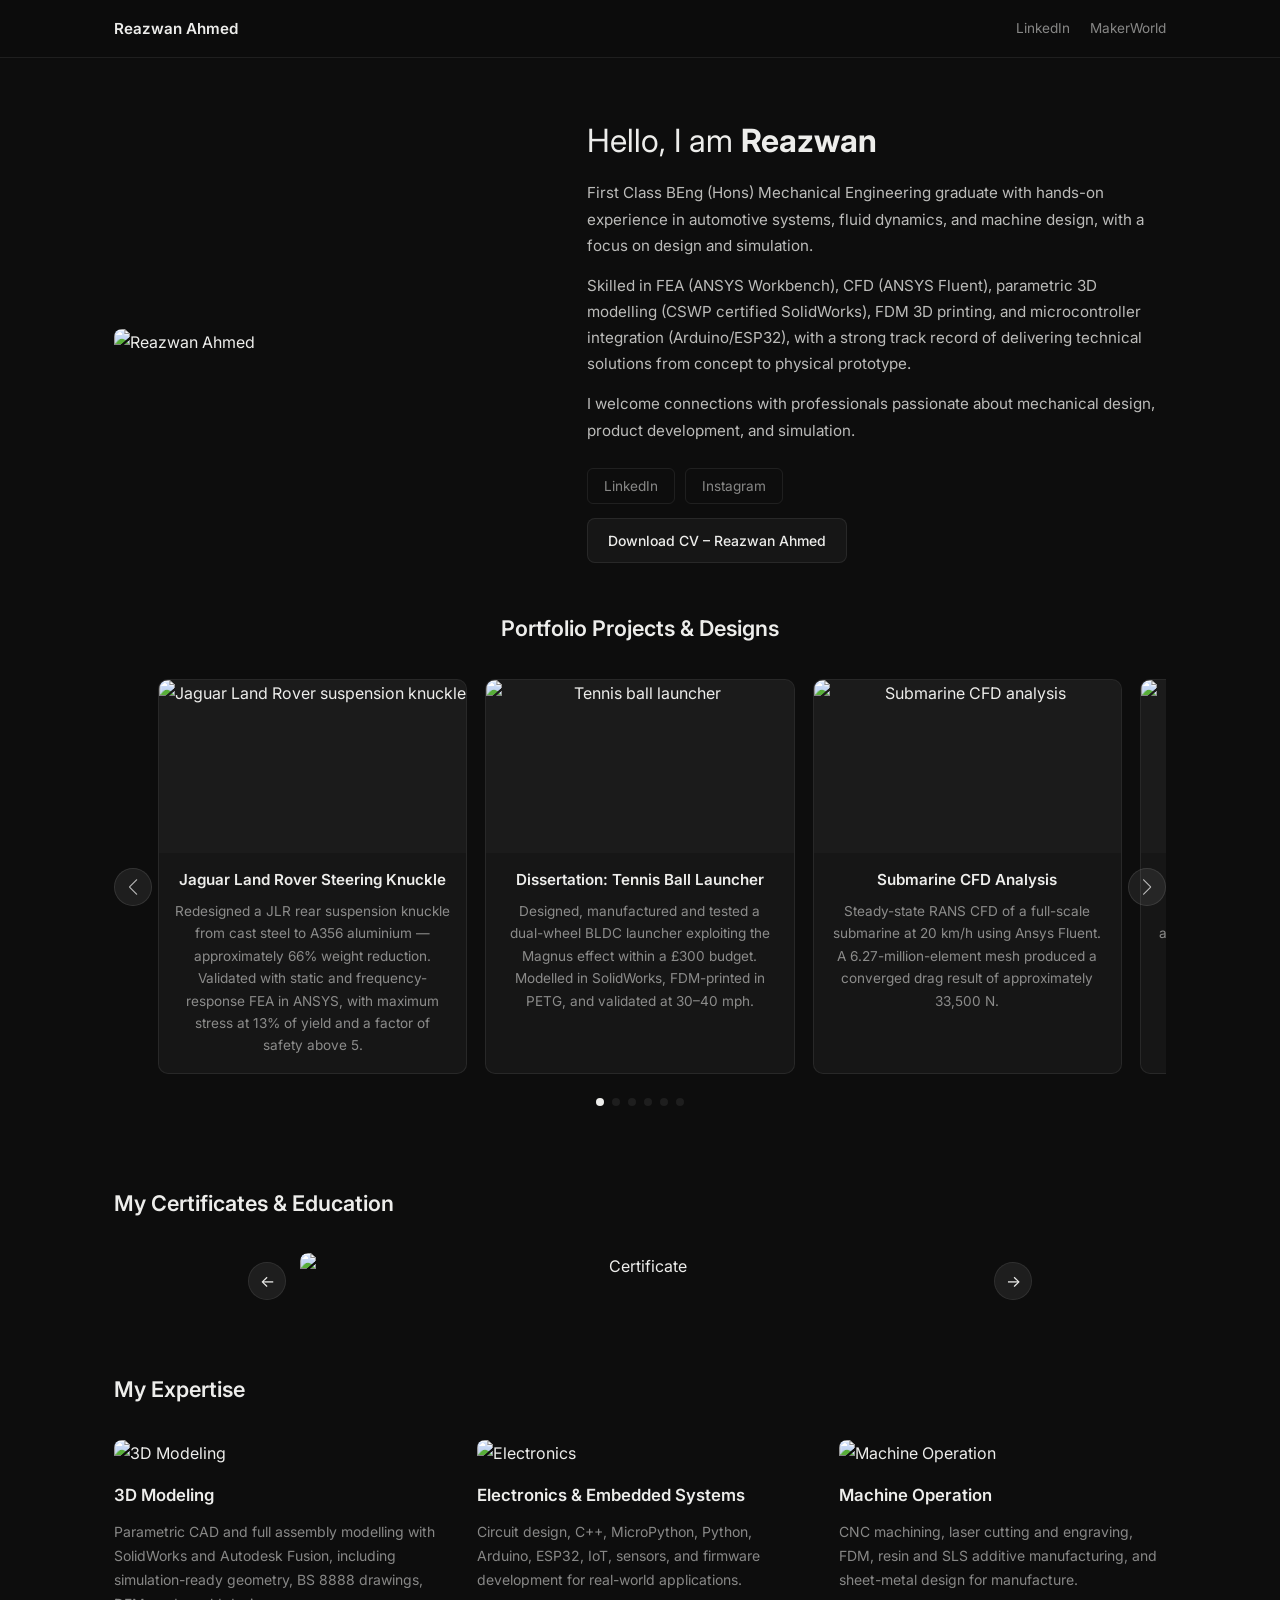
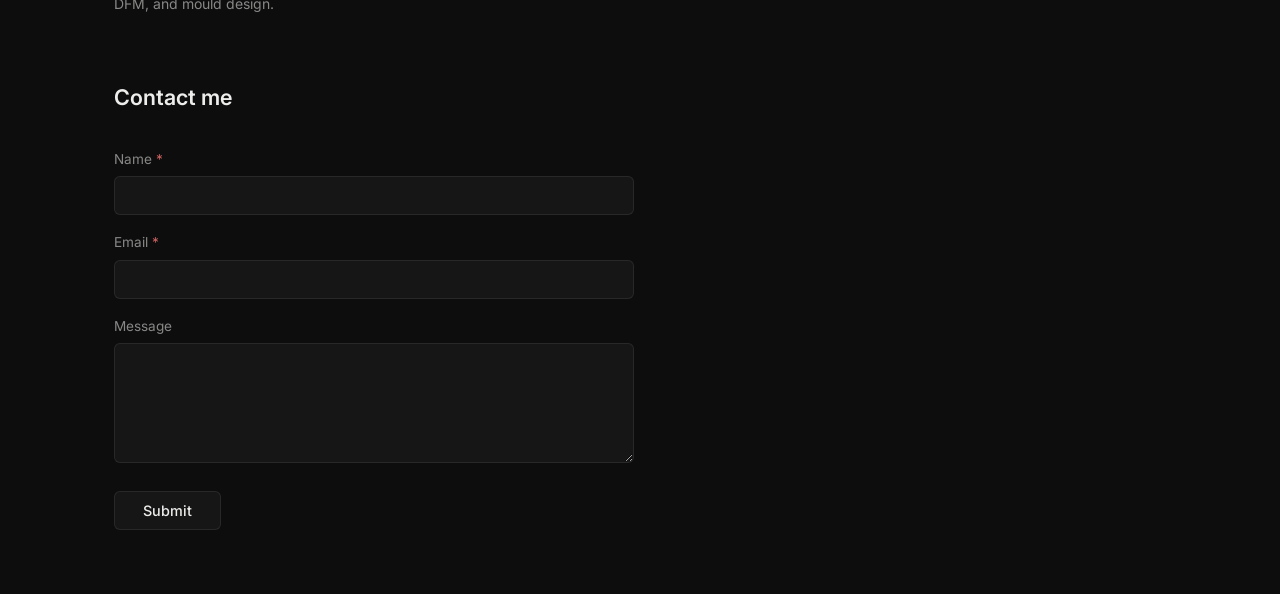
==== commit 805a7fc0: "Improve portfolio carousel looping and strengthen JLR project branding" ====
--- a/index.html
+++ b/index.html
@@ -8,10 +8,9 @@
   <link rel="stylesheet" href="https://cdn.jsdelivr.net/npm/swiper@11/swiper-bundle.min.css">
   <link rel="stylesheet" href="style.css">
   <style>
-    /* Portfolio carousel */
     .portfolio-section { text-align: center; }
     .portfolio-section .section-h2 { text-align: center; }
-    .portfolio-swiper { padding-bottom: 48px !important; }
+    .portfolio-swiper { padding: 0 44px 48px !important; }
     .portfolio-swiper .swiper-slide { height: auto; display: flex; }
     .portfolio-swiper .project-card { flex: 1; display: flex; flex-direction: column; }
     .portfolio-swiper .project-card p { flex: 1; }
@@ -28,214 +27,49 @@
     .portfolio-swiper .swiper-button-next { right: 0; }
     .portfolio-swiper .swiper-pagination-bullet { background: rgba(255,255,255,0.35) !important; }
     .portfolio-swiper .swiper-pagination-bullet-active { background: var(--text) !important; }
+    .project-card:not(a) { cursor: default; }
+    @media (max-width: 520px) { .portfolio-swiper { padding-left: 36px !important; padding-right: 36px !important; } }
   </style>
 </head>
 <body>
+<header class="site-header"><div class="header-inner">
+  <a href="./" class="site-name">Reazwan Ahmed</a>
+  <nav class="header-nav"><a href="https://www.linkedin.com/in/reazwan-ahmed-b63a71216/" target="_blank" rel="noopener">LinkedIn</a><a href="https://makerworld.com/en/@ShadowLord" target="_blank" rel="noopener">MakerWorld</a></nav>
+</div></header>
+<main>
+  <div class="hero"><div class="hero-photo"><img src="https://myportfolioreazwan.com/wp-content/uploads/2025/04/1744772656297.jpg" alt="Reazwan Ahmed" loading="lazy"></div><div class="hero-bio">
+    <h1>Hello, I am <strong>Reazwan</strong></h1>
+    <p>First Class BEng (Hons) Mechanical Engineering graduate with hands-on experience in automotive systems, fluid dynamics, and machine design, with a focus on design and simulation.</p>
+    <p>Skilled in FEA (ANSYS Workbench), CFD (ANSYS Fluent), parametric 3D modelling (CSWP certified SolidWorks), FDM 3D printing, and microcontroller integration (Arduino/ESP32), with a strong track record of delivering technical solutions from concept to physical prototype.</p>
+    <p>I welcome connections with professionals passionate about mechanical design, product development, and simulation.</p>
+    <div class="hero-links"><a href="https://www.linkedin.com/in/reazwan-ahmed-b63a71216/" target="_blank" rel="noopener">LinkedIn</a><a href="#" target="_blank">Instagram</a></div>
+    <a href="https://myportfolioreazwan.com/wp-content/uploads/2025/04/REAZWAN-CV.pdf" target="_blank" rel="noopener" class="cv-btn">Download CV &ndash; Reazwan Ahmed</a>
+  </div></div>
 
-<header class="site-header">
-  <div class="header-inner">
-    <a href="./" class="site-name">Reazwan Ahmed</a>
-    <nav class="header-nav">
-      <a href="https://www.linkedin.com/in/reazwan-ahmed-b63a71216/" target="_blank" rel="noopener">LinkedIn</a>
-      <a href="https://makerworld.com/en/@ShadowLord" target="_blank" rel="noopener">MakerWorld</a>
-    </nav>
-  </div>
-</header>
+  <div class="section-wrap portfolio-section" id="portfolio"><h2 class="section-h2">Portfolio Projects &amp; Designs</h2><div class="swiper portfolio-swiper"><div class="swiper-wrapper">
+    <div class="swiper-slide"><a href="steering-knuckle-design.html" class="project-card"><div class="card-img"><img src="https://myportfolioreazwan.com/wp-content/uploads/2025/04/image-1.png" alt="Jaguar Land Rover suspension knuckle" loading="lazy"></div><h3>Jaguar Land Rover Steering Knuckle</h3><p>Redesigned a JLR rear suspension knuckle from cast steel to A356 aluminium — approximately 66% weight reduction. Validated with static and frequency-response FEA in ANSYS, with maximum stress at 13% of yield and a factor of safety above 5.</p></a></div>
+    <div class="swiper-slide"><a href="tennis-ball-launcher.html" class="project-card"><div class="card-img"><img src="https://myportfolioreazwan.com/wp-content/uploads/2026/05/screenshot-2026-04-20-004345-9.png" alt="Tennis ball launcher" loading="lazy"></div><h3>Dissertation: Tennis Ball Launcher</h3><p>Designed, manufactured and tested a dual-wheel BLDC launcher exploiting the Magnus effect within a £300 budget. Modelled in SolidWorks, FDM-printed in PETG, and validated at 30–40 mph.</p></a></div>
+    <div class="swiper-slide"><a href="submarine-cfd-analysis.html" class="project-card"><div class="card-img"><img src="https://myportfolioreazwan.com/wp-content/uploads/2026/09/Screenshot-2026-03-19-134854-1024x357.png" alt="Submarine CFD analysis" loading="lazy"></div><h3>Submarine CFD Analysis</h3><p>Steady-state RANS CFD of a full-scale submarine at 20 km/h using Ansys Fluent. A 6.27-million-element mesh produced a converged drag result of approximately 33,500 N.</p></a></div>
+    <div class="swiper-slide"><div class="project-card"><div class="card-img"><img src="https://myportfolioreazwan.com/wp-content/uploads/2025/04/picture1.png" alt="IMechE design challenge" loading="lazy"></div><h3>IMechE Design Challenge</h3><p>Led a six-engineer team to design an autonomous wall-impact return vehicle for IMechE 2023–24 within a £40 budget.</p></div></div>
+    <div class="swiper-slide"><div class="project-card"><div class="card-img"><img src="https://myportfolioreazwan.com/wp-content/uploads/2026/09/Screenshot-2026-03-27-172239.png" alt="Portable gantry crane" loading="lazy"></div><h3>Portable Gantry Crane</h3><p>Designed and FEA-validated a portable gantry crane to BS EN 1991/1993, with drawings produced to BS 8888.</p></div></div>
+    <div class="swiper-slide"><div class="project-card"><div class="card-img"><img src="https://myportfolioreazwan.com/wp-content/uploads/2025/04/image-5.png" alt="Wind tunnel" loading="lazy"></div><h3>Wind Tunnel</h3><p>Designed and built a 3D-printed wind tunnel with Arduino and ESP32 control, validated against ANSYS and SolidWorks CFD simulations.</p></div></div>
+  </div><div class="swiper-pagination"></div><div class="swiper-button-prev"></div><div class="swiper-button-next"></div></div></div>
 
-<main>
+  <div class="section-wrap"><h2 class="section-h2">My Certificates &amp; Education</h2><div class="cert-wrap"><div class="cert-track-outer"><div class="cert-track" id="certTrack">
+    <div class="cert-slide"><img src="https://myportfolioreazwan.com/wp-content/uploads/2026/06/Screenshot-2026-06-06-154319.jpg" alt="Certificate" loading="lazy"></div><div class="cert-slide"><img src="https://myportfolioreazwan.com/wp-content/uploads/2026/06/Screenshot-2026-06-06-154424.jpg" alt="Certificate" loading="lazy"></div><div class="cert-slide"><img src="https://myportfolioreazwan.com/wp-content/uploads/2025/04/image-10.png" alt="Solidworks CWSA" loading="lazy"><p class="cert-caption">Solidworks CWSA</p></div><div class="cert-slide"><img src="https://myportfolioreazwan.com/wp-content/uploads/2025/04/screenshot-2025-04-26-052231.jpg" alt="APM PFQ Certificate" loading="lazy"><p class="cert-caption">APM PFQ Management Certificate</p></div>
+  </div></div><button class="cert-btn cert-prev" onclick="moveCert(-1)" aria-label="Previous">&#8592;</button><button class="cert-btn cert-next" onclick="moveCert(1)" aria-label="Next">&#8594;</button></div></div>
 
-  <!-- Hero -->
-  <div class="hero">
-    <div class="hero-photo">
-      <img src="https://myportfolioreazwan.com/wp-content/uploads/2025/04/1744772656297.jpg" alt="Reazwan Ahmed" loading="lazy">
-    </div>
-    <div class="hero-bio">
-      <h1>Hello, I am <strong>Reazwan</strong></h1>
-      <p>First Class BEng (Hons) Mechanical Engineering graduate with hands-on experience in automotive systems, fluid dynamics, and machine design, with a focus on design and simulation.</p>
-      <p>Skilled in FEA (ANSYS Workbench), CFD (ANSYS Fluent), parametric 3D modelling (CSWP certified SolidWorks), FDM 3D printing, and microcontroller integration (Arduino/ESP32), with a strong track record of delivering technical solutions from concept to physical prototype.</p>
-      <p>I welcome connections with professionals passionate about mechanical design, product development, and simulation.</p>
-      <div class="hero-links">
-        <a href="https://www.linkedin.com/in/reazwan-ahmed-b63a71216/" target="_blank" rel="noopener">LinkedIn</a>
-        <a href="#" target="_blank">Instagram</a>
-      </div>
-      <a href="https://myportfolioreazwan.com/wp-content/uploads/2025/04/REAZWAN-CV.pdf" target="_blank" rel="noopener" class="cv-btn">Download CV &ndash; Reazwan Ahmed</a>
-    </div>
-  </div>
+  <div class="section-wrap"><h2 class="section-h2">My Expertise</h2><div class="expertise-grid">
+    <div class="expertise-item"><img src="https://myportfolioreazwan.com/wp-content/uploads/2025/04/image-15.png" alt="3D Modeling" loading="lazy"><h3>3D Modeling</h3><p>Parametric CAD and full assembly modelling with SolidWorks and Autodesk Fusion, including simulation-ready geometry, BS 8888 drawings, DFM, and mould design.</p></div>
+    <div class="expertise-item"><img src="https://myportfolioreazwan.com/wp-content/uploads/2025/04/image.png" alt="Electronics" loading="lazy"><h3>Electronics &amp; Embedded Systems</h3><p>Circuit design, C++, MicroPython, Python, Arduino, ESP32, IoT, sensors, and firmware development for real-world applications.</p></div>
+    <div class="expertise-item"><img src="https://myportfolioreazwan.com/wp-content/uploads/2025/04/image-11.png" alt="Machine Operation" loading="lazy"><h3>Machine Operation</h3><p>CNC machining, laser cutting and engraving, FDM, resin and SLS additive manufacturing, and sheet-metal design for manufacture.</p></div>
+  </div></div>
 
-  <!-- Portfolio Carousel -->
-  <div class="section-wrap portfolio-section" id="portfolio">
-    <h2 class="section-h2">Portfolio Projects &amp; Designs</h2>
-    <div class="swiper portfolio-swiper">
-      <div class="swiper-wrapper">
-
-        <div class="swiper-slide">
-          <a href="steering-knuckle-design.html" class="project-card">
-            <div class="card-img">
-              <img src="https://myportfolioreazwan.com/wp-content/uploads/2025/04/image-1.png" alt="JLR Knuckle" loading="lazy">
-            </div>
-            <h3>Steering Knuckle Design</h3>
-            <p>Redesigned a JLR rear suspension knuckle from cast steel to A356 aluminium &mdash; ~66% weight reduction. Validated with static and frequency-response FEA in ANSYS. Max stress at 13% of yield, FoS above 5. Led DFMEA across a five-person team.</p>
-          </a>
-        </div>
-
-        <div class="swiper-slide">
-          <a href="tennis-ball-launcher.html" class="project-card">
-            <div class="card-img">
-              <img src="https://myportfolioreazwan.com/wp-content/uploads/2026/05/screenshot-2026-04-20-004345-9.png" alt="Tennis Launcher" loading="lazy">
-            </div>
-            <h3>Dissertation: Tennis Ball Launcher</h3>
-            <p>Designed, manufactured and tested a dual-wheel BLDC launcher exploiting the Magnus effect within a &pound;300 budget. Modelled in SolidWorks, FDM-printed in PETG. Custom 4:1 planetary gearbox delivering 1.62 Nm torque, validated at 30&ndash;40 mph.</p>
-          </a>
-        </div>
-
-        <div class="swiper-slide">
-          <a href="submarine-cfd-analysis.html" class="project-card">
-            <div class="card-img">
-              <img src="https://myportfolioreazwan.com/wp-content/uploads/2026/09/Screenshot-2026-03-19-134854-1024x357.png" alt="Submarine CFD" loading="lazy">
-            </div>
-            <h3>Submarine CFD Analysis</h3>
-            <p>Steady-state RANS CFD of a full-scale submarine at 20 km/h using Ansys Fluent. 6.27M-element mesh; drag converged to ~33,500 N. Stagnation pressure matched theory within 0.03%. Conning tower identified as primary drag source.</p>
-          </a>
-        </div>
-
-        <div class="swiper-slide">
-          <div class="project-card">
-            <div class="card-img">
-              <img src="https://myportfolioreazwan.com/wp-content/uploads/2025/04/picture1.png" alt="IMechE" loading="lazy">
-            </div>
-            <h3>IMechE Design Challenge</h3>
-            <p>Led a six-engineer team to design an autonomous wall-impact return vehicle for IMechE 2023&ndash;24. Rack-and-pinion distance measurement with motor polarity reversal &mdash; zero post-activation intervention, within a &pound;40 budget.</p>
-          </div>
-        </div>
-
-        <div class="swiper-slide">
-          <div class="project-card">
-            <div class="card-img">
-              <img src="https://myportfolioreazwan.com/wp-content/uploads/2026/09/Screenshot-2026-03-27-172239.png" alt="Gantry Crane" loading="lazy">
-            </div>
-            <h3>Portable Gantry Crane</h3>
-            <p>Designed and FEA-validated a portable gantry crane to BS EN 1991/1993. Bending stress 1.40 MPa (FoS = 253), deflection 0.014 mm (FoS = 167). ANSYS FEA validated within 1%. Modal analysis confirmed no resonance risk. Drawings to BS 8888.</p>
-          </div>
-        </div>
-
-        <div class="swiper-slide">
-          <div class="project-card">
-            <div class="card-img">
-              <img src="https://myportfolioreazwan.com/wp-content/uploads/2025/04/image-5.png" alt="Wind Tunnel" loading="lazy">
-            </div>
-            <h3>Wind Tunnel</h3>
-            <p>Designed and built a wind tunnel using 3D-printed components, 12V DC fans, and ultrasonic misters. Arduino and ESP32 for real-time control; results validated with ANSYS/SolidWorks CFD simulations to analyse aerodynamic performance.</p>
-          </div>
-        </div>
-
-      </div>
-      <div class="swiper-pagination"></div>
-      <div class="swiper-button-prev"></div>
-      <div class="swiper-button-next"></div>
-    </div>
-  </div>
-
-  <!-- Certificates -->
-  <div class="section-wrap">
-    <h2 class="section-h2">My Certificates &amp; Education</h2>
-    <div class="cert-wrap">
-      <div class="cert-track-outer">
-        <div class="cert-track" id="certTrack">
-          <div class="cert-slide">
-            <img src="https://myportfolioreazwan.com/wp-content/uploads/2026/06/Screenshot-2026-06-06-154319.jpg" alt="Certificate" loading="lazy">
-          </div>
-          <div class="cert-slide">
-            <img src="https://myportfolioreazwan.com/wp-content/uploads/2026/06/Screenshot-2026-06-06-154424.jpg" alt="Certificate" loading="lazy">
-          </div>
-          <div class="cert-slide">
-            <img src="https://myportfolioreazwan.com/wp-content/uploads/2025/04/image-10.png" alt="Solidworks CWSA" loading="lazy">
-            <p class="cert-caption">Solidworks CWSA</p>
-          </div>
-          <div class="cert-slide">
-            <img src="https://myportfolioreazwan.com/wp-content/uploads/2025/04/screenshot-2025-04-26-052231.jpg" alt="APM PFQ Certificate" loading="lazy">
-            <p class="cert-caption">APM PFQ Management Certificate</p>
-          </div>
-        </div>
-      </div>
-      <button class="cert-btn cert-prev" onclick="moveCert(-1)" aria-label="Previous">&#8592;</button>
-      <button class="cert-btn cert-next" onclick="moveCert(1)" aria-label="Next">&#8594;</button>
-    </div>
-  </div>
-
-  <!-- Expertise -->
-  <div class="section-wrap">
-    <h2 class="section-h2">My Expertise</h2>
-    <div class="expertise-grid">
-      <div class="expertise-item">
-        <img src="https://myportfolioreazwan.com/wp-content/uploads/2025/04/image-15.png" alt="3D Modeling" loading="lazy">
-        <h3>3D Modeling</h3>
-        <p>Proficient in parametric CAD and full assembly modelling with SolidWorks (CSWP certified) and Autodesk Fusion. Experienced in creating simulation-ready geometry for FEA and CFD analysis, engineering drawings in accordance with BS 8888, design-for-manufacture (DFM), and mould design for functional prototypes.</p>
-      </div>
-      <div class="expertise-item">
-        <img src="https://myportfolioreazwan.com/wp-content/uploads/2025/04/image.png" alt="Electronics" loading="lazy">
-        <h3>Electronics &amp; Embedded Systems</h3>
-        <p>Skilled in circuit design (PCB/breadboard), embedded programming (C++, MicroPython, Python), and prototyping with Arduino/ESP32. Experienced in IoT, sensor systems, and firmware development for real-world applications.</p>
-      </div>
-      <div class="expertise-item">
-        <img src="https://myportfolioreazwan.com/wp-content/uploads/2025/04/image-11.png" alt="Machine Operation" loading="lazy">
-        <h3>Machine Operation</h3>
-        <p>Proficient in subtractive and additive manufacturing processes, such as CNC machining (3-5 axis milling/drilling), laser cutting/engraving, and additive manufacturing (FDM, resin, SLS). CSWA-AM Certified. Basic experience in sheet metal fabrication, including forming, bending, and designing for manufacturing.</p>
-      </div>
-    </div>
-  </div>
-
-  <!-- Contact -->
-  <div class="section-wrap" id="contact">
-    <h2 class="section-h2">Contact me</h2>
-    <form action="https://formspree.io/f/YOUR_FORM_ID" method="POST" class="contact-form">
-      <div class="form-group">
-        <label for="name">Name <span class="req">*</span></label>
-        <input type="text" id="name" name="name" required>
-      </div>
-      <div class="form-group">
-        <label for="email">Email <span class="req">*</span></label>
-        <input type="email" id="email" name="_replyto" required>
-      </div>
-      <div class="form-group">
-        <label for="message">Message</label>
-        <textarea id="message" name="message" rows="5"></textarea>
-      </div>
-      <button type="submit">Submit</button>
-    </form>
-  </div>
-
+  <div class="section-wrap" id="contact"><h2 class="section-h2">Contact me</h2><form action="https://formspree.io/f/YOUR_FORM_ID" method="POST" class="contact-form"><div class="form-group"><label for="name">Name <span class="req">*</span></label><input type="text" id="name" name="name" required></div><div class="form-group"><label for="email">Email <span class="req">*</span></label><input type="email" id="email" name="_replyto" required></div><div class="form-group"><label for="message">Message</label><textarea id="message" name="message" rows="5"></textarea></div><button type="submit">Submit</button></form></div>
 </main>
-
-<script src="https://cdn.jsdelivr.net/npm/swiper@11/swiper-bundle.min.js"></script>
-<script>
-  // Portfolio carousel — 3 per view
-  new Swiper('.portfolio-swiper', {
-    slidesPerView: 3,
-    spaceBetween: 18,
-    navigation: {
-      nextEl: '.portfolio-swiper .swiper-button-next',
-      prevEl: '.portfolio-swiper .swiper-button-prev',
-    },
-    pagination: {
-      el: '.portfolio-swiper .swiper-pagination',
-      clickable: true,
-    },
-    breakpoints: {
-      0:   { slidesPerView: 1 },
-      620: { slidesPerView: 2 },
-      900: { slidesPerView: 3 },
-    },
-  });
-
-  // Certificates carousel
-  let certIdx = 0;
-  const track = document.getElementById('certTrack');
-  const total = track.querySelectorAll('.cert-slide').length;
-  function moveCert(dir) {
-    certIdx = (certIdx + dir + total) % total;
-    track.style.transform = 'translateX(-' + (certIdx * 100) + '%)';
-  }
+<script src="https://cdn.jsdelivr.net/npm/swiper@11/swiper-bundle.min.js"></script><script>
+  new Swiper('.portfolio-swiper', { loop: true, loopAdditionalSlides: 3, watchOverflow: false, slidesPerView: 3, spaceBetween: 18, speed: 650, autoplay: { delay: 4500, disableOnInteraction: false, pauseOnMouseEnter: true }, navigation: { nextEl: '.portfolio-swiper .swiper-button-next', prevEl: '.portfolio-swiper .swiper-button-prev' }, pagination: { el: '.portfolio-swiper .swiper-pagination', clickable: true }, breakpoints: { 0: { slidesPerView: 1 }, 620: { slidesPerView: 2 }, 900: { slidesPerView: 3 } } });
+  let certIdx = 0; const track = document.getElementById('certTrack'); const total = track.querySelectorAll('.cert-slide').length; function moveCert(dir) { certIdx = (certIdx + dir + total) % total; track.style.transform = 'translateX(-' + (certIdx * 100) + '%)'; }
 </script>
-
 </body>
 </html>
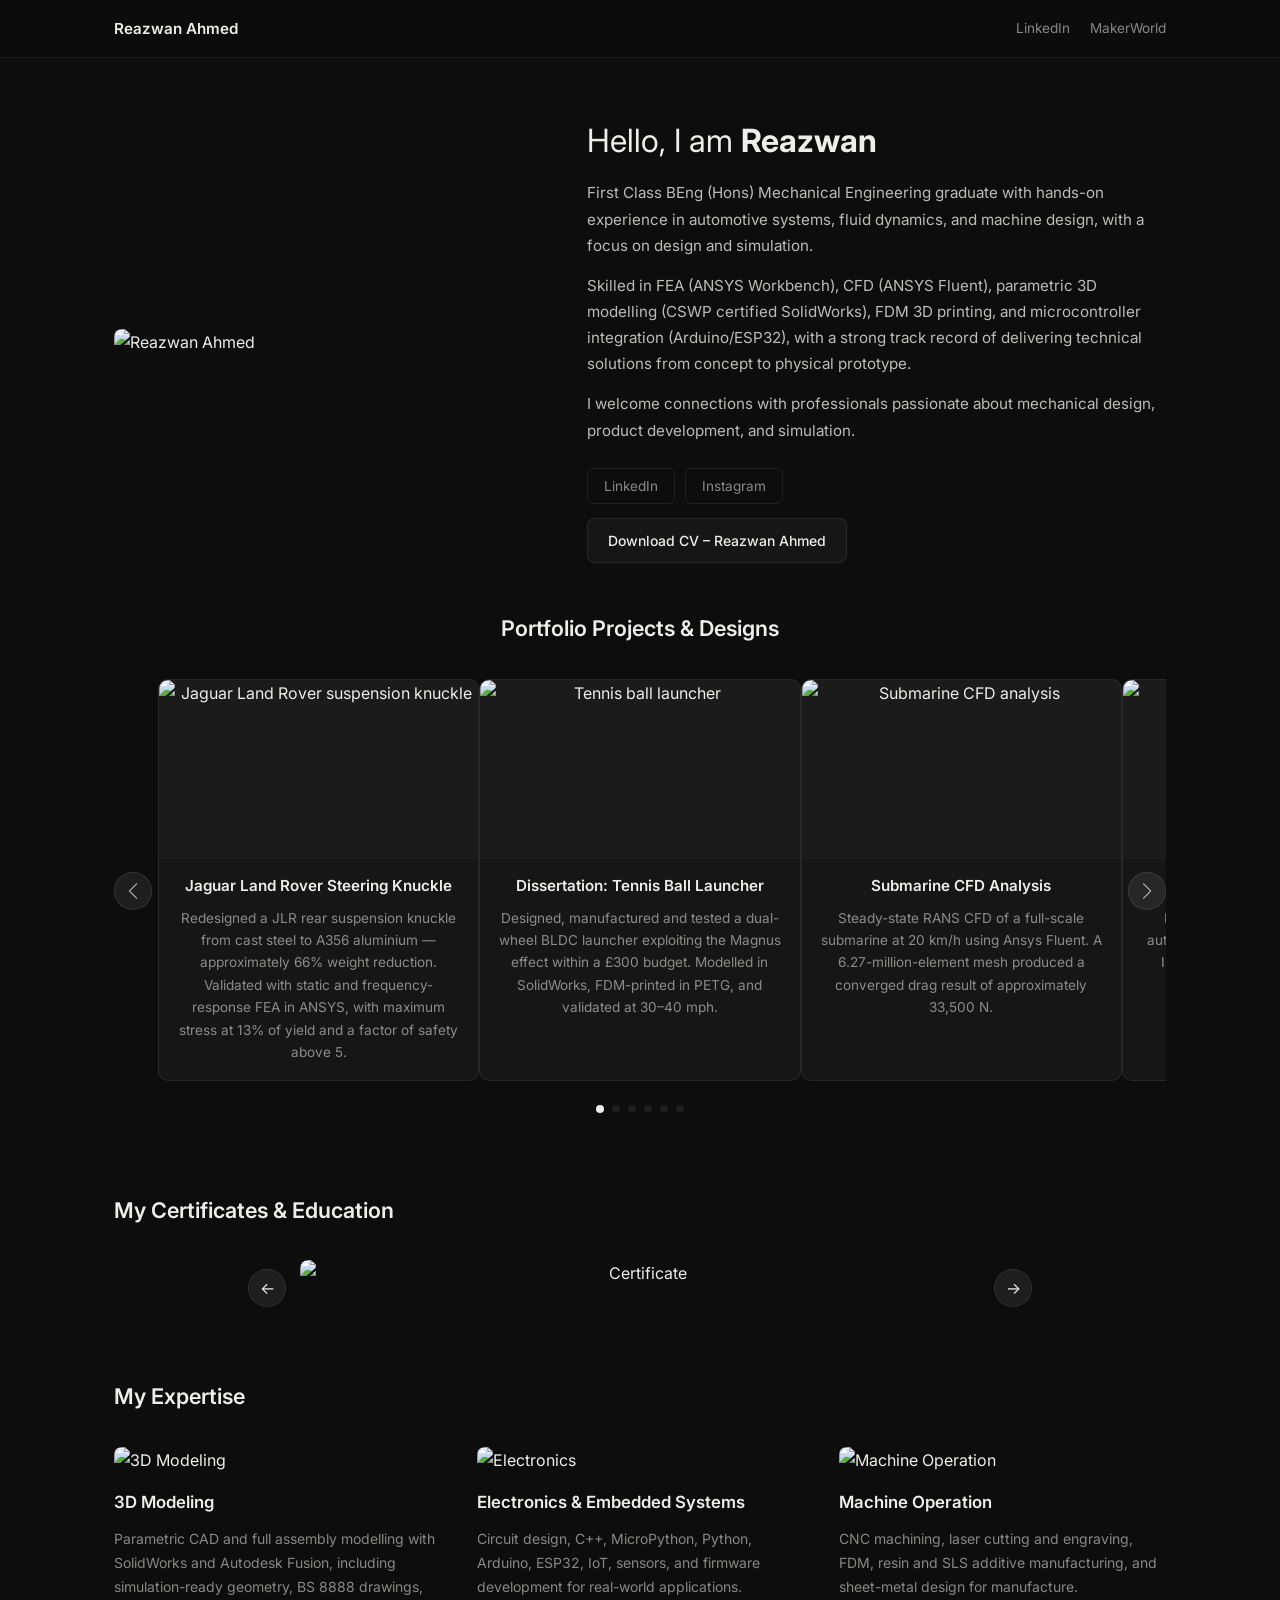
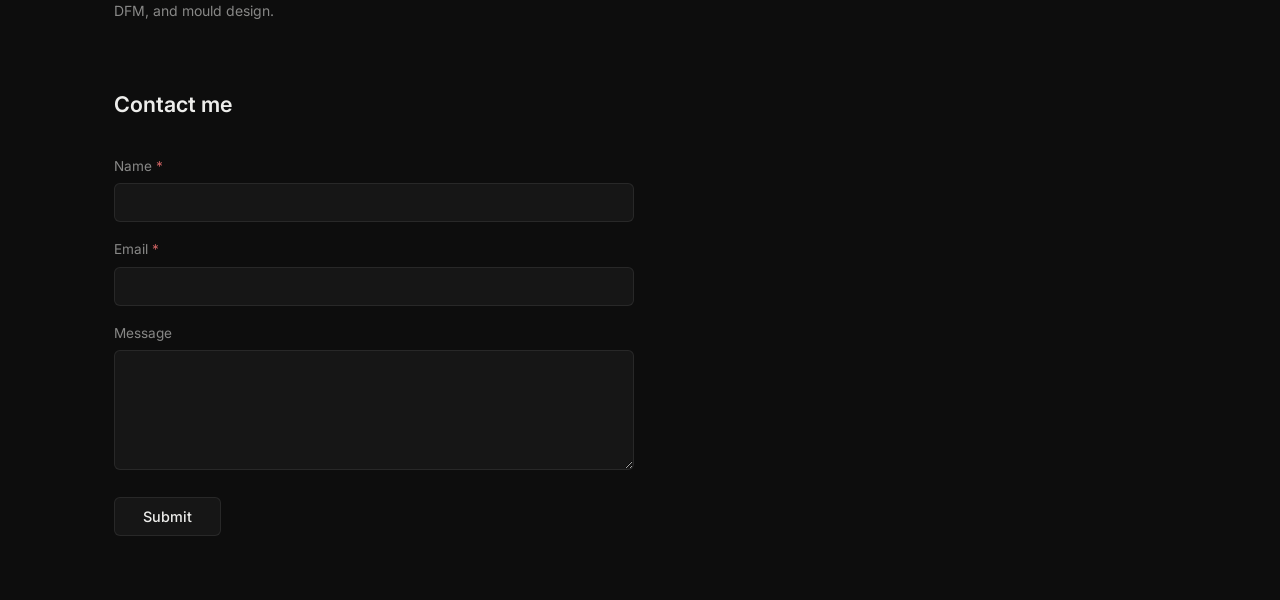
==== commit 7b08fe1c: "Keep three portfolio projects visible and make carousel wrap continuously" ====
--- a/index.html
+++ b/index.html
@@ -28,13 +28,18 @@
     .portfolio-swiper .swiper-pagination-bullet { background: rgba(255,255,255,0.35) !important; }
     .portfolio-swiper .swiper-pagination-bullet-active { background: var(--text) !important; }
     .project-card:not(a) { cursor: default; }
-    @media (max-width: 520px) { .portfolio-swiper { padding-left: 36px !important; padding-right: 36px !important; } }
+    @media (max-width: 520px) {
+      .portfolio-swiper { padding-left: 36px !important; padding-right: 36px !important; }
+    }
   </style>
 </head>
 <body>
 <header class="site-header"><div class="header-inner">
   <a href="./" class="site-name">Reazwan Ahmed</a>
-  <nav class="header-nav"><a href="https://www.linkedin.com/in/reazwan-ahmed-b63a71216/" target="_blank" rel="noopener">LinkedIn</a><a href="https://makerworld.com/en/@ShadowLord" target="_blank" rel="noopener">MakerWorld</a></nav>
+  <nav class="header-nav">
+    <a href="https://www.linkedin.com/in/reazwan-ahmed-b63a71216/" target="_blank" rel="noopener">LinkedIn</a>
+    <a href="https://makerworld.com/en/@ShadowLord" target="_blank" rel="noopener">MakerWorld</a>
+  </nav>
 </div></header>
 <main>
   <div class="hero"><div class="hero-photo"><img src="https://myportfolioreazwan.com/wp-content/uploads/2025/04/1744772656297.jpg" alt="Reazwan Ahmed" loading="lazy"></div><div class="hero-bio">
@@ -68,7 +73,23 @@
   <div class="section-wrap" id="contact"><h2 class="section-h2">Contact me</h2><form action="https://formspree.io/f/YOUR_FORM_ID" method="POST" class="contact-form"><div class="form-group"><label for="name">Name <span class="req">*</span></label><input type="text" id="name" name="name" required></div><div class="form-group"><label for="email">Email <span class="req">*</span></label><input type="email" id="email" name="_replyto" required></div><div class="form-group"><label for="message">Message</label><textarea id="message" name="message" rows="5"></textarea></div><button type="submit">Submit</button></form></div>
 </main>
 <script src="https://cdn.jsdelivr.net/npm/swiper@11/swiper-bundle.min.js"></script><script>
-  new Swiper('.portfolio-swiper', { loop: true, loopAdditionalSlides: 3, watchOverflow: false, slidesPerView: 3, spaceBetween: 18, speed: 650, autoplay: { delay: 4500, disableOnInteraction: false, pauseOnMouseEnter: true }, navigation: { nextEl: '.portfolio-swiper .swiper-button-next', prevEl: '.portfolio-swiper .swiper-button-prev' }, pagination: { el: '.portfolio-swiper .swiper-pagination', clickable: true }, breakpoints: { 0: { slidesPerView: 1 }, 620: { slidesPerView: 2 }, 900: { slidesPerView: 3 } } });
+  new Swiper('.portfolio-swiper', {
+    loop: true,
+    loopedSlides: 6,
+    loopAdditionalSlides: 6,
+    slidesPerGroup: 1,
+    watchOverflow: false,
+    resistanceRatio: 0,
+    speed: 650,
+    autoplay: { delay: 4500, disableOnInteraction: false, pauseOnMouseEnter: true },
+    navigation: { nextEl: '.portfolio-swiper .swiper-button-next', prevEl: '.portfolio-swiper .swiper-button-prev' },
+    pagination: { el: '.portfolio-swiper .swiper-pagination', clickable: true },
+    breakpoints: {
+      0: { slidesPerView: 1 },
+      620: { slidesPerView: 2 },
+      900: { slidesPerView: 3 }
+    }
+  });
   let certIdx = 0; const track = document.getElementById('certTrack'); const total = track.querySelectorAll('.cert-slide').length; function moveCert(dir) { certIdx = (certIdx + dir + total) % total; track.style.transform = 'translateX(-' + (certIdx * 100) + '%)'; }
 </script>
 </body>
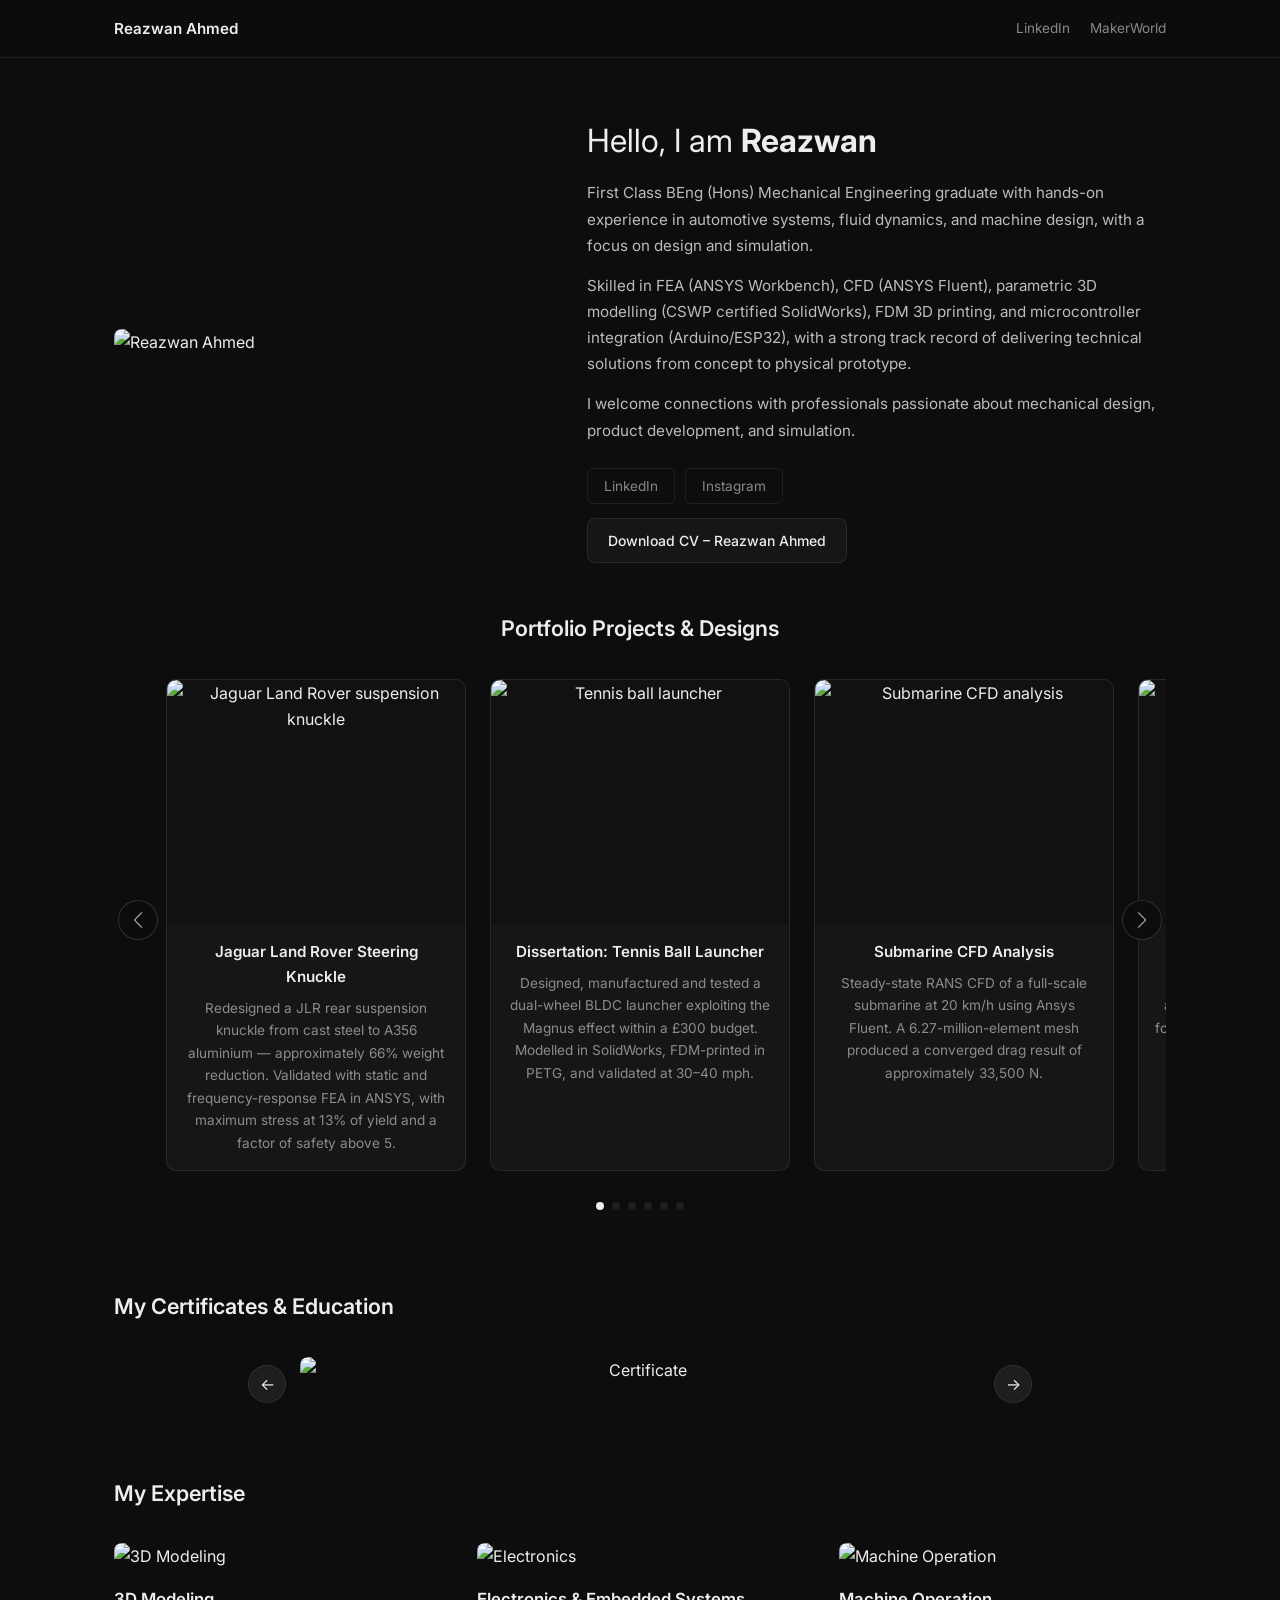
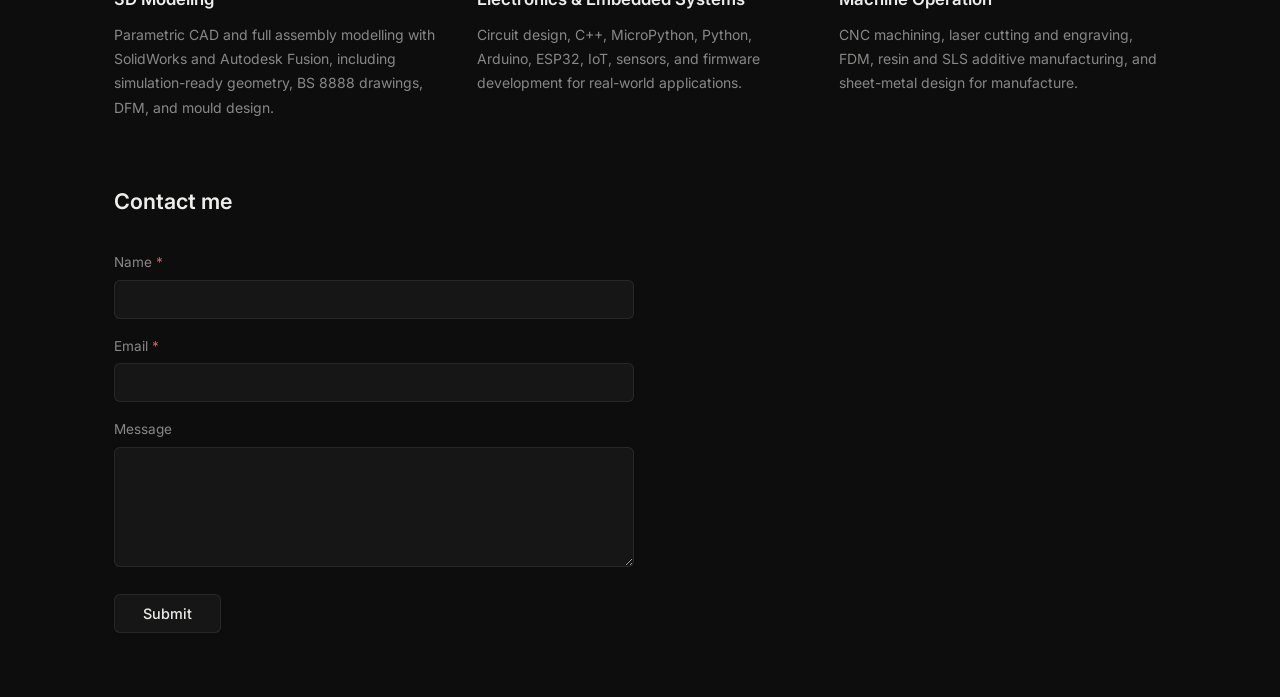
==== commit f7f7f465: "Fix portfolio carousel spacing and continuous looping" ====
--- a/index.html
+++ b/index.html
@@ -8,49 +8,26 @@
   <link rel="stylesheet" href="https://cdn.jsdelivr.net/npm/swiper@11/swiper-bundle.min.css">
   <link rel="stylesheet" href="style.css">
   <style>
-    .portfolio-section { text-align: center; }
-    .portfolio-section .section-h2 { text-align: center; }
-    .portfolio-swiper { padding: 0 44px 48px !important; }
-    .portfolio-swiper .swiper-slide { height: auto; display: flex; }
-    .portfolio-swiper .project-card { flex: 1; display: flex; flex-direction: column; }
-    .portfolio-swiper .project-card p { flex: 1; }
-    .portfolio-swiper .swiper-button-prev,
-    .portfolio-swiper .swiper-button-next {
-      top: calc(50% - 24px);
-      background: rgba(255,255,255,0.07);
-      border: 1px solid rgba(255,255,255,0.1);
-      border-radius: 50%;
-      width: 38px; height: 38px;
-      --swiper-navigation-size: 16px;
-    }
-    .portfolio-swiper .swiper-button-prev { left: 0; }
-    .portfolio-swiper .swiper-button-next { right: 0; }
-    .portfolio-swiper .swiper-pagination-bullet { background: rgba(255,255,255,0.35) !important; }
-    .portfolio-swiper .swiper-pagination-bullet-active { background: var(--text) !important; }
-    .project-card:not(a) { cursor: default; }
-    @media (max-width: 520px) {
-      .portfolio-swiper { padding-left: 36px !important; padding-right: 36px !important; }
-    }
+    .portfolio-section { text-align:center; }
+    .portfolio-section .section-h2 { text-align:center; }
+    /* Keep exactly three complete cards visible, with generous WordPress-style spacing. */
+    .portfolio-swiper { width:100%; max-width:1100px; margin:0 auto; padding:0 52px 54px !important; overflow:hidden; }
+    .portfolio-swiper .swiper-wrapper { align-items:stretch; }
+    .portfolio-swiper .swiper-slide { height:auto; display:flex; min-width:0; }
+    .portfolio-swiper .project-card { width:100%; min-width:0; display:flex; flex-direction:column; }
+    .portfolio-swiper .project-card p { flex:1; }
+    .portfolio-swiper .swiper-button-prev,.portfolio-swiper .swiper-button-next { width:40px;height:40px;top:42%;background:rgba(13,13,13,.92);border:1px solid rgba(255,255,255,.14);border-radius:50%;--swiper-navigation-size:16px;z-index:5; }
+    .portfolio-swiper .swiper-button-prev { left:4px; }
+    .portfolio-swiper .swiper-button-next { right:4px; }
+    .portfolio-swiper .swiper-pagination-bullet { background:rgba(255,255,255,.35)!important; }
+    .portfolio-swiper .swiper-pagination-bullet-active { background:var(--text)!important; }
+    @media (max-width:520px) { .portfolio-swiper { padding-left:42px!important; padding-right:42px!important; } }
   </style>
 </head>
 <body>
-<header class="site-header"><div class="header-inner">
-  <a href="./" class="site-name">Reazwan Ahmed</a>
-  <nav class="header-nav">
-    <a href="https://www.linkedin.com/in/reazwan-ahmed-b63a71216/" target="_blank" rel="noopener">LinkedIn</a>
-    <a href="https://makerworld.com/en/@ShadowLord" target="_blank" rel="noopener">MakerWorld</a>
-  </nav>
-</div></header>
+<header class="site-header"><div class="header-inner"><a href="./" class="site-name">Reazwan Ahmed</a><nav class="header-nav"><a href="https://www.linkedin.com/in/reazwan-ahmed-b63a71216/" target="_blank" rel="noopener">LinkedIn</a><a href="https://makerworld.com/en/@ShadowLord" target="_blank" rel="noopener">MakerWorld</a></nav></div></header>
 <main>
-  <div class="hero"><div class="hero-photo"><img src="https://myportfolioreazwan.com/wp-content/uploads/2025/04/1744772656297.jpg" alt="Reazwan Ahmed" loading="lazy"></div><div class="hero-bio">
-    <h1>Hello, I am <strong>Reazwan</strong></h1>
-    <p>First Class BEng (Hons) Mechanical Engineering graduate with hands-on experience in automotive systems, fluid dynamics, and machine design, with a focus on design and simulation.</p>
-    <p>Skilled in FEA (ANSYS Workbench), CFD (ANSYS Fluent), parametric 3D modelling (CSWP certified SolidWorks), FDM 3D printing, and microcontroller integration (Arduino/ESP32), with a strong track record of delivering technical solutions from concept to physical prototype.</p>
-    <p>I welcome connections with professionals passionate about mechanical design, product development, and simulation.</p>
-    <div class="hero-links"><a href="https://www.linkedin.com/in/reazwan-ahmed-b63a71216/" target="_blank" rel="noopener">LinkedIn</a><a href="#" target="_blank">Instagram</a></div>
-    <a href="https://myportfolioreazwan.com/wp-content/uploads/2025/04/REAZWAN-CV.pdf" target="_blank" rel="noopener" class="cv-btn">Download CV &ndash; Reazwan Ahmed</a>
-  </div></div>
-
+  <div class="hero"><div class="hero-photo"><img src="https://myportfolioreazwan.com/wp-content/uploads/2025/04/1744772656297.jpg" alt="Reazwan Ahmed" loading="lazy"></div><div class="hero-bio"><h1>Hello, I am <strong>Reazwan</strong></h1><p>First Class BEng (Hons) Mechanical Engineering graduate with hands-on experience in automotive systems, fluid dynamics, and machine design, with a focus on design and simulation.</p><p>Skilled in FEA (ANSYS Workbench), CFD (ANSYS Fluent), parametric 3D modelling (CSWP certified SolidWorks), FDM 3D printing, and microcontroller integration (Arduino/ESP32), with a strong track record of delivering technical solutions from concept to physical prototype.</p><p>I welcome connections with professionals passionate about mechanical design, product development, and simulation.</p><div class="hero-links"><a href="https://www.linkedin.com/in/reazwan-ahmed-b63a71216/" target="_blank" rel="noopener">LinkedIn</a><a href="#" target="_blank">Instagram</a></div><a href="https://myportfolioreazwan.com/wp-content/uploads/2025/04/REAZWAN-CV.pdf" target="_blank" rel="noopener" class="cv-btn">Download CV &ndash; Reazwan Ahmed</a></div></div>
   <div class="section-wrap portfolio-section" id="portfolio"><h2 class="section-h2">Portfolio Projects &amp; Designs</h2><div class="swiper portfolio-swiper"><div class="swiper-wrapper">
     <div class="swiper-slide"><a href="steering-knuckle-design.html" class="project-card"><div class="card-img"><img src="https://myportfolioreazwan.com/wp-content/uploads/2025/04/image-1.png" alt="Jaguar Land Rover suspension knuckle" loading="lazy"></div><h3>Jaguar Land Rover Steering Knuckle</h3><p>Redesigned a JLR rear suspension knuckle from cast steel to A356 aluminium — approximately 66% weight reduction. Validated with static and frequency-response FEA in ANSYS, with maximum stress at 13% of yield and a factor of safety above 5.</p></a></div>
     <div class="swiper-slide"><a href="tennis-ball-launcher.html" class="project-card"><div class="card-img"><img src="https://myportfolioreazwan.com/wp-content/uploads/2026/05/screenshot-2026-04-20-004345-9.png" alt="Tennis ball launcher" loading="lazy"></div><h3>Dissertation: Tennis Ball Launcher</h3><p>Designed, manufactured and tested a dual-wheel BLDC launcher exploiting the Magnus effect within a £300 budget. Modelled in SolidWorks, FDM-printed in PETG, and validated at 30–40 mph.</p></a></div>
@@ -59,38 +36,19 @@
     <div class="swiper-slide"><div class="project-card"><div class="card-img"><img src="https://myportfolioreazwan.com/wp-content/uploads/2026/09/Screenshot-2026-03-27-172239.png" alt="Portable gantry crane" loading="lazy"></div><h3>Portable Gantry Crane</h3><p>Designed and FEA-validated a portable gantry crane to BS EN 1991/1993, with drawings produced to BS 8888.</p></div></div>
     <div class="swiper-slide"><div class="project-card"><div class="card-img"><img src="https://myportfolioreazwan.com/wp-content/uploads/2025/04/image-5.png" alt="Wind tunnel" loading="lazy"></div><h3>Wind Tunnel</h3><p>Designed and built a 3D-printed wind tunnel with Arduino and ESP32 control, validated against ANSYS and SolidWorks CFD simulations.</p></div></div>
   </div><div class="swiper-pagination"></div><div class="swiper-button-prev"></div><div class="swiper-button-next"></div></div></div>
-
-  <div class="section-wrap"><h2 class="section-h2">My Certificates &amp; Education</h2><div class="cert-wrap"><div class="cert-track-outer"><div class="cert-track" id="certTrack">
-    <div class="cert-slide"><img src="https://myportfolioreazwan.com/wp-content/uploads/2026/06/Screenshot-2026-06-06-154319.jpg" alt="Certificate" loading="lazy"></div><div class="cert-slide"><img src="https://myportfolioreazwan.com/wp-content/uploads/2026/06/Screenshot-2026-06-06-154424.jpg" alt="Certificate" loading="lazy"></div><div class="cert-slide"><img src="https://myportfolioreazwan.com/wp-content/uploads/2025/04/image-10.png" alt="Solidworks CWSA" loading="lazy"><p class="cert-caption">Solidworks CWSA</p></div><div class="cert-slide"><img src="https://myportfolioreazwan.com/wp-content/uploads/2025/04/screenshot-2025-04-26-052231.jpg" alt="APM PFQ Certificate" loading="lazy"><p class="cert-caption">APM PFQ Management Certificate</p></div>
-  </div></div><button class="cert-btn cert-prev" onclick="moveCert(-1)" aria-label="Previous">&#8592;</button><button class="cert-btn cert-next" onclick="moveCert(1)" aria-label="Next">&#8594;</button></div></div>
-
-  <div class="section-wrap"><h2 class="section-h2">My Expertise</h2><div class="expertise-grid">
-    <div class="expertise-item"><img src="https://myportfolioreazwan.com/wp-content/uploads/2025/04/image-15.png" alt="3D Modeling" loading="lazy"><h3>3D Modeling</h3><p>Parametric CAD and full assembly modelling with SolidWorks and Autodesk Fusion, including simulation-ready geometry, BS 8888 drawings, DFM, and mould design.</p></div>
-    <div class="expertise-item"><img src="https://myportfolioreazwan.com/wp-content/uploads/2025/04/image.png" alt="Electronics" loading="lazy"><h3>Electronics &amp; Embedded Systems</h3><p>Circuit design, C++, MicroPython, Python, Arduino, ESP32, IoT, sensors, and firmware development for real-world applications.</p></div>
-    <div class="expertise-item"><img src="https://myportfolioreazwan.com/wp-content/uploads/2025/04/image-11.png" alt="Machine Operation" loading="lazy"><h3>Machine Operation</h3><p>CNC machining, laser cutting and engraving, FDM, resin and SLS additive manufacturing, and sheet-metal design for manufacture.</p></div>
-  </div></div>
-
+  <div class="section-wrap"><h2 class="section-h2">My Certificates &amp; Education</h2><div class="cert-wrap"><div class="cert-track-outer"><div class="cert-track" id="certTrack"><div class="cert-slide"><img src="https://myportfolioreazwan.com/wp-content/uploads/2026/06/Screenshot-2026-06-06-154319.jpg" alt="Certificate" loading="lazy"></div><div class="cert-slide"><img src="https://myportfolioreazwan.com/wp-content/uploads/2026/06/Screenshot-2026-06-06-154424.jpg" alt="Certificate" loading="lazy"></div><div class="cert-slide"><img src="https://myportfolioreazwan.com/wp-content/uploads/2025/04/image-10.png" alt="Solidworks CWSA" loading="lazy"><p class="cert-caption">Solidworks CWSA</p></div><div class="cert-slide"><img src="https://myportfolioreazwan.com/wp-content/uploads/2025/04/screenshot-2025-04-26-052231.jpg" alt="APM PFQ Certificate" loading="lazy"><p class="cert-caption">APM PFQ Management Certificate</p></div></div></div><button class="cert-btn cert-prev" onclick="moveCert(-1)" aria-label="Previous">&#8592;</button><button class="cert-btn cert-next" onclick="moveCert(1)" aria-label="Next">&#8594;</button></div></div>
+  <div class="section-wrap"><h2 class="section-h2">My Expertise</h2><div class="expertise-grid"><div class="expertise-item"><img src="https://myportfolioreazwan.com/wp-content/uploads/2025/04/image-15.png" alt="3D Modeling" loading="lazy"><h3>3D Modeling</h3><p>Parametric CAD and full assembly modelling with SolidWorks and Autodesk Fusion, including simulation-ready geometry, BS 8888 drawings, DFM, and mould design.</p></div><div class="expertise-item"><img src="https://myportfolioreazwan.com/wp-content/uploads/2025/04/image.png" alt="Electronics" loading="lazy"><h3>Electronics &amp; Embedded Systems</h3><p>Circuit design, C++, MicroPython, Python, Arduino, ESP32, IoT, sensors, and firmware development for real-world applications.</p></div><div class="expertise-item"><img src="https://myportfolioreazwan.com/wp-content/uploads/2025/04/image-11.png" alt="Machine Operation" loading="lazy"><h3>Machine Operation</h3><p>CNC machining, laser cutting and engraving, FDM, resin and SLS additive manufacturing, and sheet-metal design for manufacture.</p></div></div></div>
   <div class="section-wrap" id="contact"><h2 class="section-h2">Contact me</h2><form action="https://formspree.io/f/YOUR_FORM_ID" method="POST" class="contact-form"><div class="form-group"><label for="name">Name <span class="req">*</span></label><input type="text" id="name" name="name" required></div><div class="form-group"><label for="email">Email <span class="req">*</span></label><input type="email" id="email" name="_replyto" required></div><div class="form-group"><label for="message">Message</label><textarea id="message" name="message" rows="5"></textarea></div><button type="submit">Submit</button></form></div>
 </main>
 <script src="https://cdn.jsdelivr.net/npm/swiper@11/swiper-bundle.min.js"></script><script>
-  new Swiper('.portfolio-swiper', {
-    loop: true,
-    loopedSlides: 6,
-    loopAdditionalSlides: 6,
-    slidesPerGroup: 1,
-    watchOverflow: false,
-    resistanceRatio: 0,
-    speed: 650,
-    autoplay: { delay: 4500, disableOnInteraction: false, pauseOnMouseEnter: true },
-    navigation: { nextEl: '.portfolio-swiper .swiper-button-next', prevEl: '.portfolio-swiper .swiper-button-prev' },
+  const portfolioSwiper = new Swiper('.portfolio-swiper', {
+    slidesPerView: 3, spaceBetween: 24, slidesPerGroup: 1, loop: true, loopAdditionalSlides: 3,
+    speed: 700, autoplay: { delay: 5000, disableOnInteraction: false, pauseOnMouseEnter: true },
+    watchOverflow: false, navigation: { nextEl: '.portfolio-swiper .swiper-button-next', prevEl: '.portfolio-swiper .swiper-button-prev' },
     pagination: { el: '.portfolio-swiper .swiper-pagination', clickable: true },
-    breakpoints: {
-      0: { slidesPerView: 1 },
-      620: { slidesPerView: 2 },
-      900: { slidesPerView: 3 }
-    }
+    breakpoints: { 0: { slidesPerView: 1, spaceBetween: 18 }, 620: { slidesPerView: 2, spaceBetween: 22 }, 900: { slidesPerView: 3, spaceBetween: 24 } }
   });
-  let certIdx = 0; const track = document.getElementById('certTrack'); const total = track.querySelectorAll('.cert-slide').length; function moveCert(dir) { certIdx = (certIdx + dir + total) % total; track.style.transform = 'translateX(-' + (certIdx * 100) + '%)'; }
+  let certIdx=0; const track=document.getElementById('certTrack'); const total=track.querySelectorAll('.cert-slide').length; function moveCert(dir){certIdx=(certIdx+dir+total)%total;track.style.transform='translateX(-'+certIdx*100+'%)';}
 </script>
 </body>
 </html>
--- a/style.css
+++ b/style.css
@@ -15,452 +15,122 @@
   --max-w: 1100px;
   --px: 24px;
 }
-
 html { scroll-behavior: smooth; }
-
-body {
-  background: var(--bg);
-  color: var(--text);
-  font-family: 'Inter', -apple-system, BlinkMacSystemFont, 'Segoe UI', sans-serif;
-  font-size: 16px;
-  line-height: 1.65;
-  -webkit-font-smoothing: antialiased;
-}
-
-/* ─── HEADER ─── */
-.site-header {
-  position: sticky;
-  top: 0;
-  z-index: 100;
-  background: rgba(13,13,13,0.88);
-  backdrop-filter: blur(12px);
-  -webkit-backdrop-filter: blur(12px);
-  border-bottom: 1px solid var(--border);
-}
-
-.header-inner {
-  max-width: var(--max-w);
-  margin: 0 auto;
-  padding: 16px var(--px);
-  display: flex;
-  align-items: center;
-  justify-content: space-between;
-}
-
+body { background: var(--bg); color: var(--text); font-family: 'Inter', -apple-system, BlinkMacSystemFont, 'Segoe UI', sans-serif; font-size: 16px; line-height: 1.65; -webkit-font-smoothing: antialiased; }
+.site-header { position: sticky; top: 0; z-index: 100; background: rgba(13,13,13,0.88); backdrop-filter: blur(12px); -webkit-backdrop-filter: blur(12px); border-bottom: 1px solid var(--border); }
+.header-inner { max-width: var(--max-w); margin: 0 auto; padding: 16px var(--px); display: flex; align-items: center; justify-content: space-between; }
 .site-name { font-weight: 600; font-size: 0.95rem; }
-
 .header-nav { display: flex; gap: 20px; }
-.header-nav a {
-  font-size: 0.85rem;
-  color: var(--muted);
-  transition: color 0.15s;
-}
+.header-nav a { font-size: 0.85rem; color: var(--muted); transition: color 0.15s; }
 .header-nav a:hover { color: var(--text); }
-
-/* ─── HERO ─── */
-.hero {
-  max-width: var(--max-w);
-  margin: 0 auto;
-  padding: 64px var(--px) 48px;
-  display: grid;
-  grid-template-columns: 40% 1fr;
-  gap: 52px;
-  align-items: center;
-}
-
-.hero-photo img {
-  width: 100%;
-  border-radius: 8px;
-}
-
-.hero-bio h1 {
-  font-size: 2rem;
-  font-weight: 400;
-  line-height: 1.2;
-  margin-bottom: 20px;
-}
-
+.hero { max-width: var(--max-w); margin: 0 auto; padding: 64px var(--px) 48px; display: grid; grid-template-columns: 40% 1fr; gap: 52px; align-items: center; }
+.hero-photo img { width: 100%; border-radius: 8px; }
+.hero-bio h1 { font-size: 2rem; font-weight: 400; line-height: 1.2; margin-bottom: 20px; }
 .hero-bio h1 strong { font-weight: 700; }
-
-.hero-bio p {
-  font-size: 0.95rem;
-  line-height: 1.72;
-  color: rgba(237,237,235,0.78);
-  margin-bottom: 14px;
-}
-
-.hero-links {
-  display: flex;
-  gap: 10px;
-  margin: 24px 0 14px;
-}
-
-.hero-links a {
-  font-size: 0.85rem;
-  border: 1px solid var(--border);
-  border-radius: 6px;
-  padding: 6px 16px;
-  color: var(--muted);
-  transition: all 0.15s;
-}
+.hero-bio p { font-size: 0.95rem; line-height: 1.72; color: rgba(237,237,235,0.78); margin-bottom: 14px; }
+.hero-links { display: flex; gap: 10px; margin: 24px 0 14px; }
+.hero-links a { font-size: 0.85rem; border: 1px solid var(--border); border-radius: 6px; padding: 6px 16px; color: var(--muted); transition: all 0.15s; }
 .hero-links a:hover { color: var(--text); border-color: var(--border-h); }
-
-.cv-btn {
-  display: inline-block;
-  background: var(--surface);
-  border: 1px solid var(--border);
-  border-radius: 8px;
-  padding: 10px 20px;
-  font-size: 0.875rem;
-  font-weight: 500;
-  transition: all 0.15s;
-}
+.cv-btn { display: inline-block; background: var(--surface); border: 1px solid var(--border); border-radius: 8px; padding: 10px 20px; font-size: 0.875rem; font-weight: 500; transition: all 0.15s; }
 .cv-btn:hover { background: rgba(255,255,255,0.08); border-color: var(--border-h); }
-
-/* ─── SECTION SHARED ─── */
-.section-wrap {
-  max-width: var(--max-w);
-  margin: 0 auto;
-  padding: 0 var(--px) 64px;
-}
-
-.section-h2 {
-  font-size: 1.35rem;
-  font-weight: 600;
-  margin-bottom: 32px;
-}
-
-/* ─── PORTFOLIO GRID ─── */
-.projects-grid {
-  display: grid;
-  grid-template-columns: repeat(2, 1fr);
-  gap: 18px;
-}
-
-.project-card {
-  background: var(--surface);
-  border: 1px solid var(--border);
-  border-radius: 10px;
-  overflow: hidden;
-  display: block;
-  transition: border-color 0.2s, box-shadow 0.2s, transform 0.2s;
-}
-
-a.project-card:hover {
-  border-color: var(--border-h);
-  box-shadow: 0 12px 40px rgba(0,0,0,0.65);
-  transform: translateY(-3px);
-}
-
-.card-img {
-  width: 100%;
-  overflow: hidden;
-  background: rgba(255,255,255,0.02);
-  aspect-ratio: 16 / 9;
-}
-.card-img img { width: 100%; height: 100%; object-fit: cover; }
-
+.section-wrap { max-width: var(--max-w); margin: 0 auto; padding: 0 var(--px) 64px; }
+.section-h2 { font-size: 1.35rem; font-weight: 600; margin-bottom: 32px; }
+.project-card { background: var(--surface); border: 1px solid var(--border); border-radius: 10px; overflow: hidden; display: block; transition: border-color 0.2s, box-shadow 0.2s, transform 0.2s; }
+a.project-card:hover { border-color: var(--border-h); box-shadow: 0 12px 40px rgba(0,0,0,0.65); transform: translateY(-3px); }
+.card-img { width: 100%; height: 245px; overflow: hidden; background: #111; display: flex; align-items: center; justify-content: center; }
+.card-img img { width: 100%; height: 100%; object-fit: contain; }
 .project-card h3 { font-size: 0.95rem; font-weight: 600; padding: 14px 16px 8px; }
 .project-card p { font-size: 0.85rem; line-height: 1.65; color: var(--muted); padding: 0 16px 16px; }
-
-/* ─── CERT CAROUSEL ─── */
-.cert-wrap {
-  position: relative;
-  max-width: 680px;
-  margin: 0 auto;
-}
-
+.cert-wrap { position: relative; max-width: 680px; margin: 0 auto; }
 .cert-track-outer { overflow: hidden; border-radius: 8px; }
-.cert-track {
-  display: flex;
-  transition: transform 0.35s ease;
-}
+.cert-track { display: flex; transition: transform 0.35s ease; }
 .cert-slide { min-width: 100%; text-align: center; }
 .cert-slide img { width: 100%; border-radius: 8px; }
 .cert-caption { font-size: 0.78rem; color: var(--muted); margin-top: 8px; font-style: italic; }
-
-.cert-btn {
-  position: absolute;
-  top: 50%;
-  transform: translateY(-50%);
-  background: rgba(255,255,255,0.07);
-  border: 1px solid var(--border);
-  color: var(--text);
-  border-radius: 50%;
-  width: 38px;
-  height: 38px;
-  display: flex;
-  align-items: center;
-  justify-content: center;
-  font-size: 1rem;
-  transition: background 0.15s;
-}
+.cert-btn { position: absolute; top: 50%; transform: translateY(-50%); background: rgba(255,255,255,0.07); border: 1px solid var(--border); color: var(--text); border-radius: 50%; width: 38px; height: 38px; display: flex; align-items: center; justify-content: center; font-size: 1rem; transition: background 0.15s; }
 .cert-btn:hover { background: rgba(255,255,255,0.14); }
-.cert-prev { left: -52px; }
-.cert-next { right: -52px; }
-
-/* ─── EXPERTISE ─── */
-.expertise-grid {
-  display: grid;
-  grid-template-columns: repeat(3, 1fr);
-  gap: 36px;
-}
-
-.expertise-item img {
-  width: 100%;
-  border-radius: 8px;
-  margin-bottom: 16px;
-}
-
+.cert-prev { left: -52px; } .cert-next { right: -52px; }
+.expertise-grid { display: grid; grid-template-columns: repeat(3, 1fr); gap: 36px; }
+.expertise-item img { width: 100%; border-radius: 8px; margin-bottom: 16px; }
 .expertise-item h3 { font-size: 1.05rem; font-weight: 600; margin-bottom: 10px; }
 .expertise-item p { font-size: 0.875rem; line-height: 1.72; color: var(--muted); }
-
-/* ─── CONTACT ─── */
 .contact-form { max-width: 520px; }
 .form-group { margin-bottom: 16px; }
 .form-group label { display: block; font-size: 0.85rem; color: var(--muted); margin-bottom: 6px; }
 .form-group .req { color: rgba(255,120,120,0.8); }
-
-.form-group input,
-.form-group textarea {
-  width: 100%;
-  background: var(--surface);
-  border: 1px solid var(--border);
-  border-radius: 6px;
-  color: var(--text);
-  font-family: inherit;
-  font-size: 0.9rem;
-  padding: 10px 14px;
-  outline: none;
-  transition: border-color 0.15s;
-}
-.form-group input:focus,
-.form-group textarea:focus { border-color: var(--border-h); }
+.form-group input, .form-group textarea { width: 100%; background: var(--surface); border: 1px solid var(--border); border-radius: 6px; color: var(--text); font-family: inherit; font-size: 0.9rem; padding: 10px 14px; outline: none; transition: border-color 0.15s; }
+.form-group input:focus, .form-group textarea:focus { border-color: var(--border-h); }
 .form-group textarea { resize: vertical; min-height: 120px; }
-
-.contact-form button[type="submit"] {
-  background: var(--surface);
-  border: 1px solid var(--border);
-  border-radius: 6px;
-  color: var(--text);
-  font-size: 0.9rem;
-  font-weight: 500;
-  padding: 10px 28px;
-  margin-top: 4px;
-  transition: all 0.15s;
-}
-.contact-form button[type="submit"]:hover {
-  background: rgba(255,255,255,0.1);
-  border-color: var(--border-h);
-}
-
-/* ─── PROJECT PAGES ─── */
-.page-wrap {
-  max-width: var(--max-w);
-  margin: 0 auto;
-  padding: 36px var(--px) 80px;
-}
-
-.back-link {
-  display: inline-block;
-  font-size: 0.85rem;
-  color: var(--muted);
-  margin-bottom: 32px;
-  transition: color 0.15s;
-}
+.contact-form button[type="submit"] { background: var(--surface); border: 1px solid var(--border); border-radius: 6px; color: var(--text); font-size: 0.9rem; font-weight: 500; padding: 10px 28px; margin-top: 4px; transition: all 0.15s; }
+.contact-form button[type="submit"]:hover { background: rgba(255,255,255,0.1); border-color: var(--border-h); }
+.page-wrap { max-width: var(--max-w); margin: 0 auto; padding: 36px var(--px) 80px; }
+.back-link { display: inline-block; font-size: 0.85rem; color: var(--muted); margin-bottom: 32px; transition: color 0.15s; }
 .back-link:hover { color: var(--text); }
-
-.proj-hero {
-  display: grid;
-  gap: 48px;
-  align-items: center;
-  padding-bottom: 40px;
-}
-
-.proj-hero h1 {
-  font-size: 1.75rem;
-  font-weight: 600;
-  line-height: 1.2;
-  margin-bottom: 14px;
-}
-
-.proj-hero p {
-  font-size: 1rem;
-  line-height: 1.72;
-  color: rgba(237,237,235,0.8);
-  margin-bottom: 14px;
-}
-
-.proj-tag {
-  display: inline-block;
-  border-radius: 20px;
-  padding: 4px 14px;
-  font-size: 0.75rem;
-  letter-spacing: 0.05em;
-  margin-bottom: 20px;
-}
-
-.section-lbl {
-  font-size: 0.7rem;
-  letter-spacing: 0.12em;
-  opacity: 0.4;
-  font-weight: 500;
-  border-bottom: 1px solid rgba(255,255,255,0.07);
-  padding-bottom: 0.75rem;
-  margin-bottom: 1.5rem;
-}
-
-.tech-divider {
-  font-size: 0.75rem;
-  letter-spacing: 0.1em;
-  text-transform: uppercase;
-  color: var(--muted);
-  border-bottom: 1px solid rgba(255,255,255,0.18);
-  padding-bottom: 10px;
-  margin: 0 0 24px;
-}
-
-/* Two-column section rows */
-.row-2col {
-  display: grid;
-  gap: 40px;
-  align-items: start;
-  padding-bottom: 52px;
-}
-
+.proj-hero { display: grid; gap: 48px; align-items: center; padding-bottom: 40px; }
+.proj-hero h1 { font-size: 1.75rem; font-weight: 600; line-height: 1.2; margin-bottom: 14px; }
+.proj-hero p { font-size: 1rem; line-height: 1.72; color: rgba(237,237,235,0.8); margin-bottom: 14px; }
+.proj-tag { display: inline-block; border-radius: 20px; padding: 4px 14px; font-size: 0.75rem; letter-spacing: 0.05em; margin-bottom: 20px; }
+.tech-divider { font-size: 0.75rem; letter-spacing: 0.1em; text-transform: uppercase; color: var(--muted); border-bottom: 1px solid rgba(255,255,255,0.18); padding-bottom: 10px; margin: 0 0 24px; }
+.row-2col { display: grid; gap: 40px; align-items: start; padding-bottom: 52px; }
 .row-2col h3 { font-size: 1.05rem; font-weight: 600; margin-bottom: 12px; }
 .row-2col p { font-size: 0.95rem; line-height: 1.72; color: rgba(237,237,235,0.8); margin-bottom: 12px; }
 .row-2col p.sm { font-size: 0.875rem; }
-
-/* Image card frame */
-.img-card {
-  border: 1px solid rgba(255,255,255,0.1);
-  border-radius: 10px;
-  overflow: hidden;
-  transition: border-color 0.25s, box-shadow 0.25s;
-}
-
-/* CFD Metrics row */
-.metrics-row {
-  display: grid;
-  grid-template-columns: repeat(4,1fr);
-  gap: 12px;
-  margin-bottom: 36px;
-}
-.metric-card {
-  background: var(--surface);
-  border: 1px solid rgba(255,255,255,0.07);
-  border-radius: 8px;
-  padding: 16px 12px;
-  text-align: center;
-}
+.img-card { border: 1px solid rgba(255,255,255,0.1); border-radius: 10px; overflow: hidden; transition: border-color 0.25s, box-shadow 0.25s; }
+.metrics-row { display: grid; grid-template-columns: repeat(4,1fr); gap: 12px; margin-bottom: 36px; }
+.metric-card { background: var(--surface); border: 1px solid rgba(255,255,255,0.07); border-radius: 8px; padding: 16px 12px; text-align: center; }
 .metric-val { font-size: 1rem; font-weight: 600; margin-bottom: 5px; line-height: 1.2; }
 .metric-lbl { font-size: 0.65rem; opacity: 0.45; line-height: 1.45; }
-
-/* Three-column tech cards (CFD) */
-.tech-cards-3 {
-  display: grid;
-  grid-template-columns: repeat(3,1fr);
-  gap: 16px;
-}
-.tech-card {
-  background: var(--surface);
-  border: 1px solid var(--border);
-  border-radius: 10px;
-  overflow: hidden;
-  transition: border-color 0.2s, box-shadow 0.2s, transform 0.2s;
-  cursor: default;
-}
+.tech-cards-3 { display: grid; grid-template-columns: repeat(3,1fr); gap: 16px; }
+.tech-card { background: var(--surface); border: 1px solid var(--border); border-radius: 10px; overflow: hidden; transition: border-color 0.2s, box-shadow 0.2s, transform 0.2s; cursor: default; }
 .tech-card h3 { font-size: 15px; font-weight: 600; padding: 16px 16px 0; margin-bottom: 8px; }
 .tech-card p { padding: 0 16px 16px; font-size: 13px; line-height: 1.72; color: var(--muted); }
-
-/* Die cast card */
-.dc-card {
-  background: var(--surface);
-  border: 1px solid var(--border);
-  border-radius: 10px;
-  padding: 28px;
-  margin-top: 36px;
-  transition: border-color 0.2s, box-shadow 0.2s;
-}
+.dc-card { background: var(--surface); border: 1px solid var(--border); border-radius: 10px; padding: 28px; margin-top: 36px; transition: border-color 0.2s, box-shadow 0.2s; }
 .dc-card:hover { border-color: var(--border-h); box-shadow: 0 12px 40px rgba(0,0,0,0.65); }
 .dc-card h3 { font-size: 1.05rem; font-weight: 600; margin-bottom: 16px; }
-.dc-note {
-  border-left: 2px solid;
-  padding-left: 12px;
-  font-size: 13px;
-  line-height: 1.6;
-  opacity: 0.7;
-  margin-bottom: 24px;
-}
+.dc-note { border-left: 2px solid; padding-left: 12px; font-size: 13px; line-height: 1.6; opacity: 0.7; margin-bottom: 24px; }
 .dc-inner { display: grid; grid-template-columns: 1fr 1fr; gap: 40px; align-items: start; }
 .dc-gallery { display: grid; grid-template-columns: 1fr 1fr; gap: 8px; }
 .dc-gallery img { width: 100%; border-radius: 6px; }
 .dc-text p { font-size: 1rem; line-height: 1.72; color: rgba(237,237,235,0.8); margin-bottom: 14px; }
-
-/* Brief card */
 .brief-section { padding: 32px 0 40px; }
-.brief-lbl {
-  font-size: 0.75rem;
-  letter-spacing: 0.1em;
-  text-transform: uppercase;
-  color: var(--muted);
-  border-bottom: 1px solid rgba(255,255,255,0.18);
-  padding-bottom: 10px;
-  margin-bottom: 16px;
-}
-.brief-card {
-  display: flex;
-  gap: 14px;
-  align-items: center;
-  background: var(--surface);
-  border: 1px solid var(--border);
-  border-radius: 10px;
-  padding: 18px 20px;
-}
-.brief-icon {
-  width: 36px; height: 36px;
-  border-radius: 6px;
-  display: flex;
-  align-items: center;
-  justify-content: center;
-  flex-shrink: 0;
-}
+.brief-lbl { font-size: 0.75rem; letter-spacing: 0.1em; text-transform: uppercase; color: var(--muted); border-bottom: 1px solid rgba(255,255,255,0.18); padding-bottom: 10px; margin-bottom: 16px; }
+.brief-card { display: flex; gap: 14px; align-items: center; background: var(--surface); border: 1px solid var(--border); border-radius: 10px; padding: 18px 20px; }
+.brief-icon { width: 36px; height: 36px; border-radius: 6px; display: flex; align-items: center; justify-content: center; flex-shrink: 0; }
 .brief-meta { font-size: 11px; margin-bottom: 3px; }
 .brief-title { font-size: 14px; font-weight: 600; }
 .brief-sub { font-size: 12px; opacity: 0.55; margin-top: 2px; }
-
-/* Swiper customisation */
 .swiper { border-radius: 0; }
 .swiper-slide img { width: 100%; display: block; }
-.swiper-slide figcaption {
-  background: rgba(0,0,0,0.55);
-  color: rgba(255,255,255,0.75);
-  font-size: 0.72rem;
-  padding: 6px 10px;
-  text-align: center;
-}
-.swiper-button-prev,
-.swiper-button-next { --swiper-navigation-size: 20px; color: rgba(255,255,255,0.7) !important; }
+.swiper-slide figcaption { background: rgba(0,0,0,0.55); color: rgba(255,255,255,0.75); font-size: 0.72rem; padding: 6px 10px; text-align: center; }
+.swiper-button-prev, .swiper-button-next { --swiper-navigation-size: 20px; color: rgba(255,255,255,0.7) !important; }
 .swiper-pagination-bullet { background: rgba(255,255,255,0.4) !important; }
 .swiper-pagination-bullet-active { background: rgba(255,255,255,0.9) !important; }
 
-/* ─── RESPONSIVE ─── */
+/* Homepage portfolio carousel: spacious three-card presentation */
+.portfolio-section { overflow: hidden; }
+.portfolio-swiper { margin: 0 auto; padding: 0 46px 48px !important; }
+.portfolio-swiper .swiper-wrapper { align-items: stretch; }
+.portfolio-swiper .swiper-slide { height: auto; display: flex; }
+.portfolio-swiper .project-card { width: 100%; min-height: 100%; }
+.portfolio-swiper .swiper-button-prev, .portfolio-swiper .swiper-button-next { width: 40px; height: 40px; top: 42%; border: 1px solid var(--border); background: rgba(13,13,13,0.9); border-radius: 50%; --swiper-navigation-size: 16px; }
+.portfolio-swiper .swiper-button-prev { left: 0; }
+.portfolio-swiper .swiper-button-next { right: 0; }
+
 @media (max-width: 860px) {
   .hero { grid-template-columns: 1fr; gap: 32px; padding: 40px var(--px); }
   .hero-photo { max-width: 260px; margin: 0 auto; }
-  .projects-grid { grid-template-columns: 1fr; }
   .expertise-grid { grid-template-columns: 1fr; gap: 40px; }
-  .cert-prev { left: 0; }
-  .cert-next { right: 0; }
+  .cert-prev { left: 0; } .cert-next { right: 0; }
   .proj-hero { grid-template-columns: 1fr !important; }
   .row-2col { grid-template-columns: 1fr !important; }
   .tech-cards-3 { grid-template-columns: 1fr; }
   .metrics-row { grid-template-columns: repeat(2, 1fr); }
   .dc-inner { grid-template-columns: 1fr; }
+  .card-img { height: 220px; }
 }
-
 @media (max-width: 520px) {
   .cert-btn { display: none; }
   .cert-wrap { padding-bottom: 24px; }
+  .portfolio-swiper { padding-left: 38px !important; padding-right: 38px !important; }
+  .card-img { height: 210px; }
 }
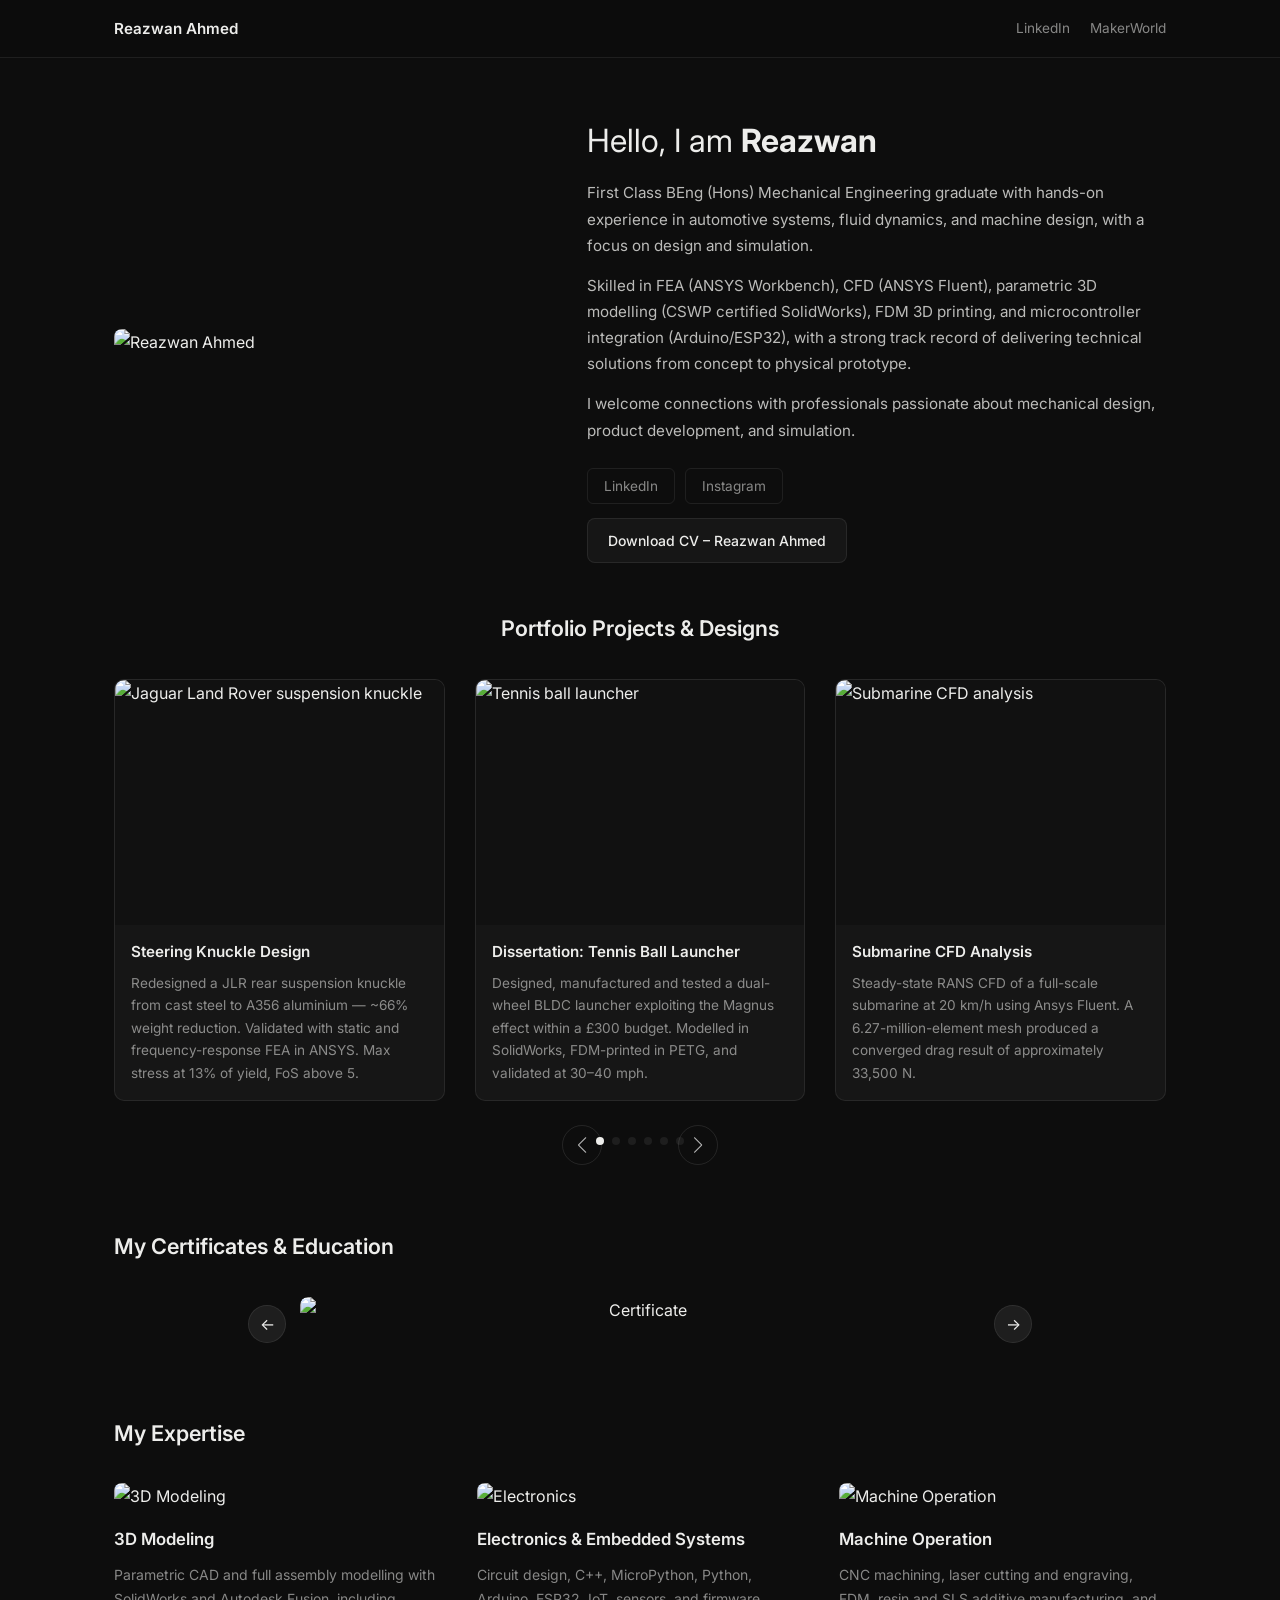
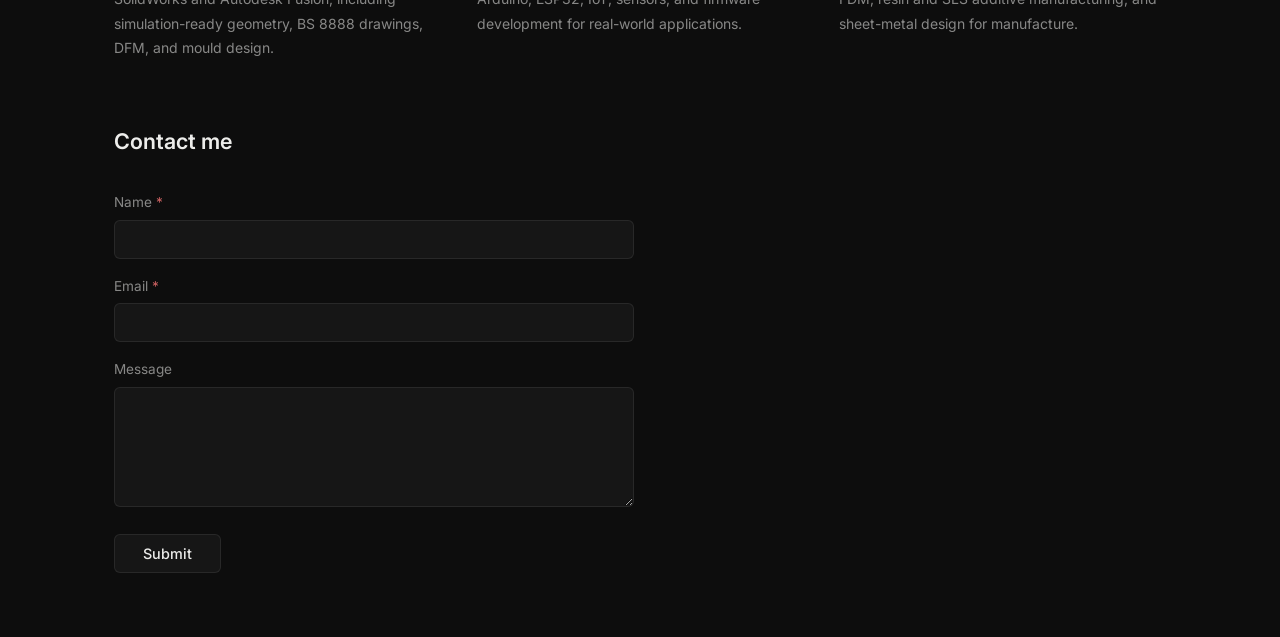
==== commit 6eb84bad: "Match portfolio carousel to clean WordPress-style layout" ====
--- a/index.html
+++ b/index.html
@@ -1,54 +1,42 @@
 <!DOCTYPE html>
 <html lang="en">
 <head>
-  <meta charset="UTF-8">
-  <meta name="viewport" content="width=device-width, initial-scale=1.0">
-  <title>Reazwan Ahmed</title>
-  <meta name="description" content="First Class BEng Mechanical Engineering graduate — FEA, CFD, CAD, and product design.">
-  <link rel="stylesheet" href="https://cdn.jsdelivr.net/npm/swiper@11/swiper-bundle.min.css">
-  <link rel="stylesheet" href="style.css">
-  <style>
-    .portfolio-section { text-align:center; }
-    .portfolio-section .section-h2 { text-align:center; }
-    /* Keep exactly three complete cards visible, with generous WordPress-style spacing. */
-    .portfolio-swiper { width:100%; max-width:1100px; margin:0 auto; padding:0 52px 54px !important; overflow:hidden; }
-    .portfolio-swiper .swiper-wrapper { align-items:stretch; }
-    .portfolio-swiper .swiper-slide { height:auto; display:flex; min-width:0; }
-    .portfolio-swiper .project-card { width:100%; min-width:0; display:flex; flex-direction:column; }
-    .portfolio-swiper .project-card p { flex:1; }
-    .portfolio-swiper .swiper-button-prev,.portfolio-swiper .swiper-button-next { width:40px;height:40px;top:42%;background:rgba(13,13,13,.92);border:1px solid rgba(255,255,255,.14);border-radius:50%;--swiper-navigation-size:16px;z-index:5; }
-    .portfolio-swiper .swiper-button-prev { left:4px; }
-    .portfolio-swiper .swiper-button-next { right:4px; }
-    .portfolio-swiper .swiper-pagination-bullet { background:rgba(255,255,255,.35)!important; }
-    .portfolio-swiper .swiper-pagination-bullet-active { background:var(--text)!important; }
-    @media (max-width:520px) { .portfolio-swiper { padding-left:42px!important; padding-right:42px!important; } }
-  </style>
+<meta charset="UTF-8"><meta name="viewport" content="width=device-width, initial-scale=1.0">
+<title>Reazwan Ahmed</title><meta name="description" content="First Class BEng Mechanical Engineering graduate — FEA, CFD, CAD, and product design.">
+<link rel="stylesheet" href="https://cdn.jsdelivr.net/npm/swiper@11/swiper-bundle.min.css"><link rel="stylesheet" href="style.css">
+<style>
+/* Clean WordPress-style project section: three complete cards, no clipped slides or automatic movement. */
+.portfolio-section{text-align:center}.portfolio-section .section-h2{text-align:center}
+.portfolio-swiper{width:100%;max-width:1100px;margin:0 auto;padding:0 0 64px!important;overflow:hidden}
+.portfolio-swiper .swiper-wrapper{align-items:stretch}.portfolio-swiper .swiper-slide{height:auto;display:flex;min-width:0}
+.portfolio-swiper .project-card{width:100%;min-width:0;display:flex;flex-direction:column;text-align:left}
+.portfolio-swiper .project-card p{flex:1}.portfolio-swiper .swiper-button-prev,.portfolio-swiper .swiper-button-next{top:auto;bottom:0;width:40px;height:40px;background:transparent;border:1px solid rgba(255,255,255,.1);border-radius:50%;--swiper-navigation-size:16px}
+.portfolio-swiper .swiper-button-prev{left:calc(50% - 78px)}.portfolio-swiper .swiper-button-next{right:calc(50% - 78px)}
+.portfolio-swiper .swiper-pagination{bottom:13px!important}.portfolio-swiper .swiper-pagination-bullet{background:rgba(255,255,255,.35)!important}.portfolio-swiper .swiper-pagination-bullet-active{background:var(--text)!important}
+@media(max-width:900px){.portfolio-swiper{padding-left:0!important;padding-right:0!important}.portfolio-swiper .swiper-button-prev{left:calc(50% - 72px)}.portfolio-swiper .swiper-button-next{right:calc(50% - 72px)}}
+</style>
 </head>
 <body>
 <header class="site-header"><div class="header-inner"><a href="./" class="site-name">Reazwan Ahmed</a><nav class="header-nav"><a href="https://www.linkedin.com/in/reazwan-ahmed-b63a71216/" target="_blank" rel="noopener">LinkedIn</a><a href="https://makerworld.com/en/@ShadowLord" target="_blank" rel="noopener">MakerWorld</a></nav></div></header>
 <main>
-  <div class="hero"><div class="hero-photo"><img src="https://myportfolioreazwan.com/wp-content/uploads/2025/04/1744772656297.jpg" alt="Reazwan Ahmed" loading="lazy"></div><div class="hero-bio"><h1>Hello, I am <strong>Reazwan</strong></h1><p>First Class BEng (Hons) Mechanical Engineering graduate with hands-on experience in automotive systems, fluid dynamics, and machine design, with a focus on design and simulation.</p><p>Skilled in FEA (ANSYS Workbench), CFD (ANSYS Fluent), parametric 3D modelling (CSWP certified SolidWorks), FDM 3D printing, and microcontroller integration (Arduino/ESP32), with a strong track record of delivering technical solutions from concept to physical prototype.</p><p>I welcome connections with professionals passionate about mechanical design, product development, and simulation.</p><div class="hero-links"><a href="https://www.linkedin.com/in/reazwan-ahmed-b63a71216/" target="_blank" rel="noopener">LinkedIn</a><a href="#" target="_blank">Instagram</a></div><a href="https://myportfolioreazwan.com/wp-content/uploads/2025/04/REAZWAN-CV.pdf" target="_blank" rel="noopener" class="cv-btn">Download CV &ndash; Reazwan Ahmed</a></div></div>
-  <div class="section-wrap portfolio-section" id="portfolio"><h2 class="section-h2">Portfolio Projects &amp; Designs</h2><div class="swiper portfolio-swiper"><div class="swiper-wrapper">
-    <div class="swiper-slide"><a href="steering-knuckle-design.html" class="project-card"><div class="card-img"><img src="https://myportfolioreazwan.com/wp-content/uploads/2025/04/image-1.png" alt="Jaguar Land Rover suspension knuckle" loading="lazy"></div><h3>Jaguar Land Rover Steering Knuckle</h3><p>Redesigned a JLR rear suspension knuckle from cast steel to A356 aluminium — approximately 66% weight reduction. Validated with static and frequency-response FEA in ANSYS, with maximum stress at 13% of yield and a factor of safety above 5.</p></a></div>
-    <div class="swiper-slide"><a href="tennis-ball-launcher.html" class="project-card"><div class="card-img"><img src="https://myportfolioreazwan.com/wp-content/uploads/2026/05/screenshot-2026-04-20-004345-9.png" alt="Tennis ball launcher" loading="lazy"></div><h3>Dissertation: Tennis Ball Launcher</h3><p>Designed, manufactured and tested a dual-wheel BLDC launcher exploiting the Magnus effect within a £300 budget. Modelled in SolidWorks, FDM-printed in PETG, and validated at 30–40 mph.</p></a></div>
-    <div class="swiper-slide"><a href="submarine-cfd-analysis.html" class="project-card"><div class="card-img"><img src="https://myportfolioreazwan.com/wp-content/uploads/2026/09/Screenshot-2026-03-19-134854-1024x357.png" alt="Submarine CFD analysis" loading="lazy"></div><h3>Submarine CFD Analysis</h3><p>Steady-state RANS CFD of a full-scale submarine at 20 km/h using Ansys Fluent. A 6.27-million-element mesh produced a converged drag result of approximately 33,500 N.</p></a></div>
-    <div class="swiper-slide"><div class="project-card"><div class="card-img"><img src="https://myportfolioreazwan.com/wp-content/uploads/2025/04/picture1.png" alt="IMechE design challenge" loading="lazy"></div><h3>IMechE Design Challenge</h3><p>Led a six-engineer team to design an autonomous wall-impact return vehicle for IMechE 2023–24 within a £40 budget.</p></div></div>
-    <div class="swiper-slide"><div class="project-card"><div class="card-img"><img src="https://myportfolioreazwan.com/wp-content/uploads/2026/09/Screenshot-2026-03-27-172239.png" alt="Portable gantry crane" loading="lazy"></div><h3>Portable Gantry Crane</h3><p>Designed and FEA-validated a portable gantry crane to BS EN 1991/1993, with drawings produced to BS 8888.</p></div></div>
-    <div class="swiper-slide"><div class="project-card"><div class="card-img"><img src="https://myportfolioreazwan.com/wp-content/uploads/2025/04/image-5.png" alt="Wind tunnel" loading="lazy"></div><h3>Wind Tunnel</h3><p>Designed and built a 3D-printed wind tunnel with Arduino and ESP32 control, validated against ANSYS and SolidWorks CFD simulations.</p></div></div>
-  </div><div class="swiper-pagination"></div><div class="swiper-button-prev"></div><div class="swiper-button-next"></div></div></div>
-  <div class="section-wrap"><h2 class="section-h2">My Certificates &amp; Education</h2><div class="cert-wrap"><div class="cert-track-outer"><div class="cert-track" id="certTrack"><div class="cert-slide"><img src="https://myportfolioreazwan.com/wp-content/uploads/2026/06/Screenshot-2026-06-06-154319.jpg" alt="Certificate" loading="lazy"></div><div class="cert-slide"><img src="https://myportfolioreazwan.com/wp-content/uploads/2026/06/Screenshot-2026-06-06-154424.jpg" alt="Certificate" loading="lazy"></div><div class="cert-slide"><img src="https://myportfolioreazwan.com/wp-content/uploads/2025/04/image-10.png" alt="Solidworks CWSA" loading="lazy"><p class="cert-caption">Solidworks CWSA</p></div><div class="cert-slide"><img src="https://myportfolioreazwan.com/wp-content/uploads/2025/04/screenshot-2025-04-26-052231.jpg" alt="APM PFQ Certificate" loading="lazy"><p class="cert-caption">APM PFQ Management Certificate</p></div></div></div><button class="cert-btn cert-prev" onclick="moveCert(-1)" aria-label="Previous">&#8592;</button><button class="cert-btn cert-next" onclick="moveCert(1)" aria-label="Next">&#8594;</button></div></div>
-  <div class="section-wrap"><h2 class="section-h2">My Expertise</h2><div class="expertise-grid"><div class="expertise-item"><img src="https://myportfolioreazwan.com/wp-content/uploads/2025/04/image-15.png" alt="3D Modeling" loading="lazy"><h3>3D Modeling</h3><p>Parametric CAD and full assembly modelling with SolidWorks and Autodesk Fusion, including simulation-ready geometry, BS 8888 drawings, DFM, and mould design.</p></div><div class="expertise-item"><img src="https://myportfolioreazwan.com/wp-content/uploads/2025/04/image.png" alt="Electronics" loading="lazy"><h3>Electronics &amp; Embedded Systems</h3><p>Circuit design, C++, MicroPython, Python, Arduino, ESP32, IoT, sensors, and firmware development for real-world applications.</p></div><div class="expertise-item"><img src="https://myportfolioreazwan.com/wp-content/uploads/2025/04/image-11.png" alt="Machine Operation" loading="lazy"><h3>Machine Operation</h3><p>CNC machining, laser cutting and engraving, FDM, resin and SLS additive manufacturing, and sheet-metal design for manufacture.</p></div></div></div>
-  <div class="section-wrap" id="contact"><h2 class="section-h2">Contact me</h2><form action="https://formspree.io/f/YOUR_FORM_ID" method="POST" class="contact-form"><div class="form-group"><label for="name">Name <span class="req">*</span></label><input type="text" id="name" name="name" required></div><div class="form-group"><label for="email">Email <span class="req">*</span></label><input type="email" id="email" name="_replyto" required></div><div class="form-group"><label for="message">Message</label><textarea id="message" name="message" rows="5"></textarea></div><button type="submit">Submit</button></form></div>
+<div class="hero"><div class="hero-photo"><img src="https://myportfolioreazwan.com/wp-content/uploads/2025/04/1744772656297.jpg" alt="Reazwan Ahmed" loading="lazy"></div><div class="hero-bio"><h1>Hello, I am <strong>Reazwan</strong></h1><p>First Class BEng (Hons) Mechanical Engineering graduate with hands-on experience in automotive systems, fluid dynamics, and machine design, with a focus on design and simulation.</p><p>Skilled in FEA (ANSYS Workbench), CFD (ANSYS Fluent), parametric 3D modelling (CSWP certified SolidWorks), FDM 3D printing, and microcontroller integration (Arduino/ESP32), with a strong track record of delivering technical solutions from concept to physical prototype.</p><p>I welcome connections with professionals passionate about mechanical design, product development, and simulation.</p><div class="hero-links"><a href="https://www.linkedin.com/in/reazwan-ahmed-b63a71216/" target="_blank" rel="noopener">LinkedIn</a><a href="#">Instagram</a></div><a href="https://myportfolioreazwan.com/wp-content/uploads/2025/04/REAZWAN-CV.pdf" target="_blank" rel="noopener" class="cv-btn">Download CV &ndash; Reazwan Ahmed</a></div></div>
+
+<div class="section-wrap portfolio-section" id="portfolio"><h2 class="section-h2">Portfolio Projects &amp; Designs</h2><div class="swiper portfolio-swiper"><div class="swiper-wrapper">
+<div class="swiper-slide"><a href="steering-knuckle-design.html" class="project-card"><div class="card-img"><img src="https://myportfolioreazwan.com/wp-content/uploads/2025/04/image-1.png" alt="Jaguar Land Rover suspension knuckle" loading="lazy"></div><h3>Steering Knuckle Design</h3><p>Redesigned a JLR rear suspension knuckle from cast steel to A356 aluminium — ~66% weight reduction. Validated with static and frequency-response FEA in ANSYS. Max stress at 13% of yield, FoS above 5.</p></a></div>
+<div class="swiper-slide"><a href="tennis-ball-launcher.html" class="project-card"><div class="card-img"><img src="https://myportfolioreazwan.com/wp-content/uploads/2026/05/screenshot-2026-04-20-004345-9.png" alt="Tennis ball launcher" loading="lazy"></div><h3>Dissertation: Tennis Ball Launcher</h3><p>Designed, manufactured and tested a dual-wheel BLDC launcher exploiting the Magnus effect within a £300 budget. Modelled in SolidWorks, FDM-printed in PETG, and validated at 30–40 mph.</p></a></div>
+<div class="swiper-slide"><a href="submarine-cfd-analysis.html" class="project-card"><div class="card-img"><img src="https://myportfolioreazwan.com/wp-content/uploads/2026/09/Screenshot-2026-03-19-134854-1024x357.png" alt="Submarine CFD analysis" loading="lazy"></div><h3>Submarine CFD Analysis</h3><p>Steady-state RANS CFD of a full-scale submarine at 20 km/h using Ansys Fluent. A 6.27-million-element mesh produced a converged drag result of approximately 33,500 N.</p></a></div>
+<div class="swiper-slide"><div class="project-card"><div class="card-img"><img src="https://myportfolioreazwan.com/wp-content/uploads/2025/04/picture1.png" alt="IMechE design challenge" loading="lazy"></div><h3>IMechE Design Challenge</h3><p>Led a six-engineer team to design an autonomous wall-impact return vehicle for IMechE 2023–24 within a £40 budget.</p></div></div>
+<div class="swiper-slide"><div class="project-card"><div class="card-img"><img src="https://myportfolioreazwan.com/wp-content/uploads/2026/09/Screenshot-2026-03-27-172239.png" alt="Portable gantry crane" loading="lazy"></div><h3>Portable Gantry Crane</h3><p>Designed and FEA-validated a portable gantry crane to BS EN 1991/1993, with drawings produced to BS 8888.</p></div></div>
+<div class="swiper-slide"><div class="project-card"><div class="card-img"><img src="https://myportfolioreazwan.com/wp-content/uploads/2025/04/image-5.png" alt="Wind tunnel" loading="lazy"></div><h3>Wind Tunnel</h3><p>Designed and built a 3D-printed wind tunnel with Arduino and ESP32 control, validated against ANSYS and SolidWorks CFD simulations.</p></div></div>
+</div><div class="swiper-pagination"></div><div class="swiper-button-prev"></div><div class="swiper-button-next"></div></div></div>
+
+<div class="section-wrap"><h2 class="section-h2">My Certificates &amp; Education</h2><div class="cert-wrap"><div class="cert-track-outer"><div class="cert-track" id="certTrack"><div class="cert-slide"><img src="https://myportfolioreazwan.com/wp-content/uploads/2026/06/Screenshot-2026-06-06-154319.jpg" alt="Certificate" loading="lazy"></div><div class="cert-slide"><img src="https://myportfolioreazwan.com/wp-content/uploads/2026/06/Screenshot-2026-06-06-154424.jpg" alt="Certificate" loading="lazy"></div><div class="cert-slide"><img src="https://myportfolioreazwan.com/wp-content/uploads/2025/04/image-10.png" alt="Solidworks CWSA" loading="lazy"><p class="cert-caption">Solidworks CWSA</p></div><div class="cert-slide"><img src="https://myportfolioreazwan.com/wp-content/uploads/2025/04/screenshot-2025-04-26-052231.jpg" alt="APM PFQ Certificate" loading="lazy"><p class="cert-caption">APM PFQ Management Certificate</p></div></div></div><button class="cert-btn cert-prev" onclick="moveCert(-1)" aria-label="Previous">&#8592;</button><button class="cert-btn cert-next" onclick="moveCert(1)" aria-label="Next">&#8594;</button></div></div>
+<div class="section-wrap"><h2 class="section-h2">My Expertise</h2><div class="expertise-grid"><div class="expertise-item"><img src="https://myportfolioreazwan.com/wp-content/uploads/2025/04/image-15.png" alt="3D Modeling" loading="lazy"><h3>3D Modeling</h3><p>Parametric CAD and full assembly modelling with SolidWorks and Autodesk Fusion, including simulation-ready geometry, BS 8888 drawings, DFM, and mould design.</p></div><div class="expertise-item"><img src="https://myportfolioreazwan.com/wp-content/uploads/2025/04/image.png" alt="Electronics" loading="lazy"><h3>Electronics &amp; Embedded Systems</h3><p>Circuit design, C++, MicroPython, Python, Arduino, ESP32, IoT, sensors, and firmware development for real-world applications.</p></div><div class="expertise-item"><img src="https://myportfolioreazwan.com/wp-content/uploads/2025/04/image-11.png" alt="Machine Operation" loading="lazy"><h3>Machine Operation</h3><p>CNC machining, laser cutting and engraving, FDM, resin and SLS additive manufacturing, and sheet-metal design for manufacture.</p></div></div></div>
+<div class="section-wrap" id="contact"><h2 class="section-h2">Contact me</h2><form action="https://formspree.io/f/YOUR_FORM_ID" method="POST" class="contact-form"><div class="form-group"><label for="name">Name <span class="req">*</span></label><input type="text" id="name" name="name" required></div><div class="form-group"><label for="email">Email <span class="req">*</span></label><input type="email" id="email" name="_replyto" required></div><div class="form-group"><label for="message">Message</label><textarea id="message" name="message" rows="5"></textarea></div><button type="submit">Submit</button></form></div>
 </main>
 <script src="https://cdn.jsdelivr.net/npm/swiper@11/swiper-bundle.min.js"></script><script>
-  const portfolioSwiper = new Swiper('.portfolio-swiper', {
-    slidesPerView: 3, spaceBetween: 24, slidesPerGroup: 1, loop: true, loopAdditionalSlides: 3,
-    speed: 700, autoplay: { delay: 5000, disableOnInteraction: false, pauseOnMouseEnter: true },
-    watchOverflow: false, navigation: { nextEl: '.portfolio-swiper .swiper-button-next', prevEl: '.portfolio-swiper .swiper-button-prev' },
-    pagination: { el: '.portfolio-swiper .swiper-pagination', clickable: true },
-    breakpoints: { 0: { slidesPerView: 1, spaceBetween: 18 }, 620: { slidesPerView: 2, spaceBetween: 22 }, 900: { slidesPerView: 3, spaceBetween: 24 } }
-  });
-  let certIdx=0; const track=document.getElementById('certTrack'); const total=track.querySelectorAll('.cert-slide').length; function moveCert(dir){certIdx=(certIdx+dir+total)%total;track.style.transform='translateX(-'+certIdx*100+'%)';}
+/* Manual WordPress-style carousel: no autoplay. Three cards are visible; arrows move one project at a time and wrap around. */
+new Swiper('.portfolio-swiper',{slidesPerView:3,spaceBetween:30,slidesPerGroup:1,loop:true,speed:450,autoplay:false,watchOverflow:false,navigation:{nextEl:'.portfolio-swiper .swiper-button-next',prevEl:'.portfolio-swiper .swiper-button-prev'},pagination:{el:'.portfolio-swiper .swiper-pagination',clickable:true},breakpoints:{0:{slidesPerView:1,spaceBetween:18},620:{slidesPerView:2,spaceBetween:24},900:{slidesPerView:3,spaceBetween:30}}});
+let certIdx=0;const track=document.getElementById('certTrack');const total=track.querySelectorAll('.cert-slide').length;function moveCert(dir){certIdx=(certIdx+dir+total)%total;track.style.transform='translateX(-'+certIdx*100+'%)';}
 </script>
-</body>
-</html>
+</body></html>
